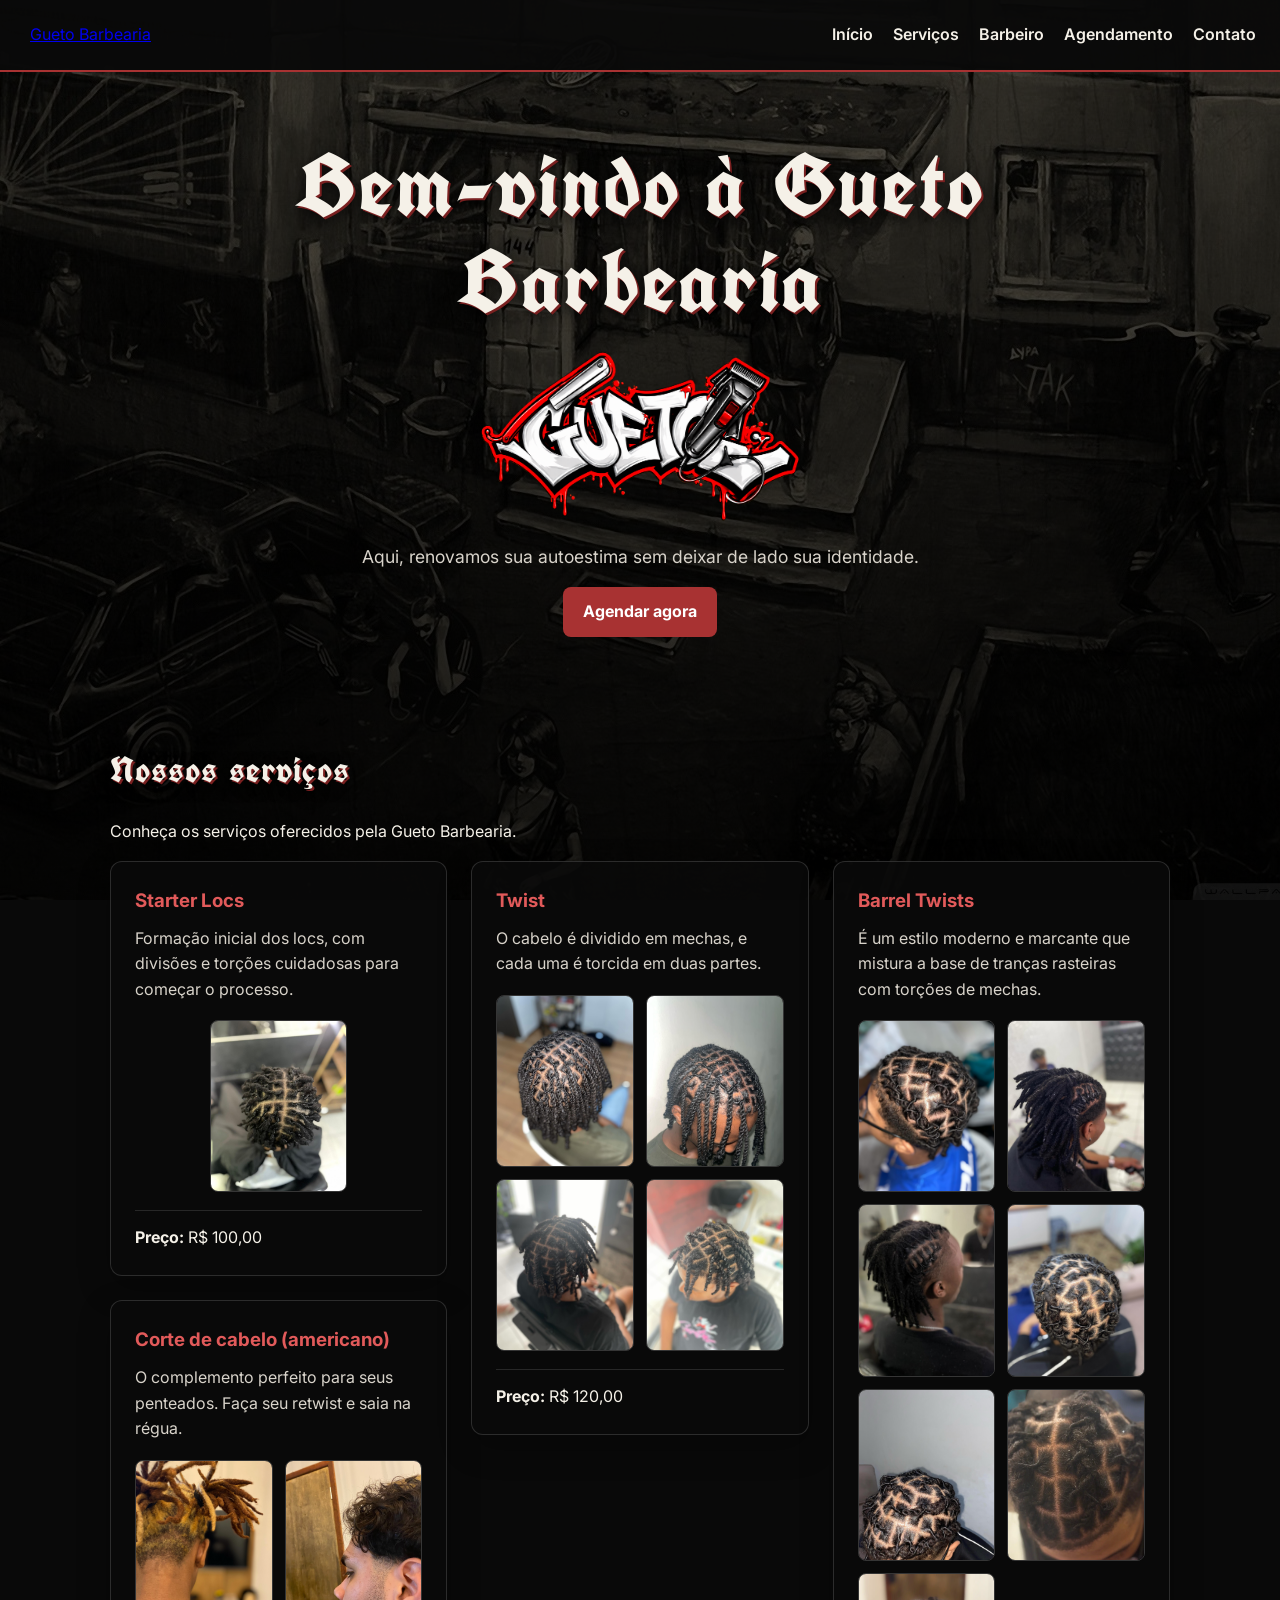
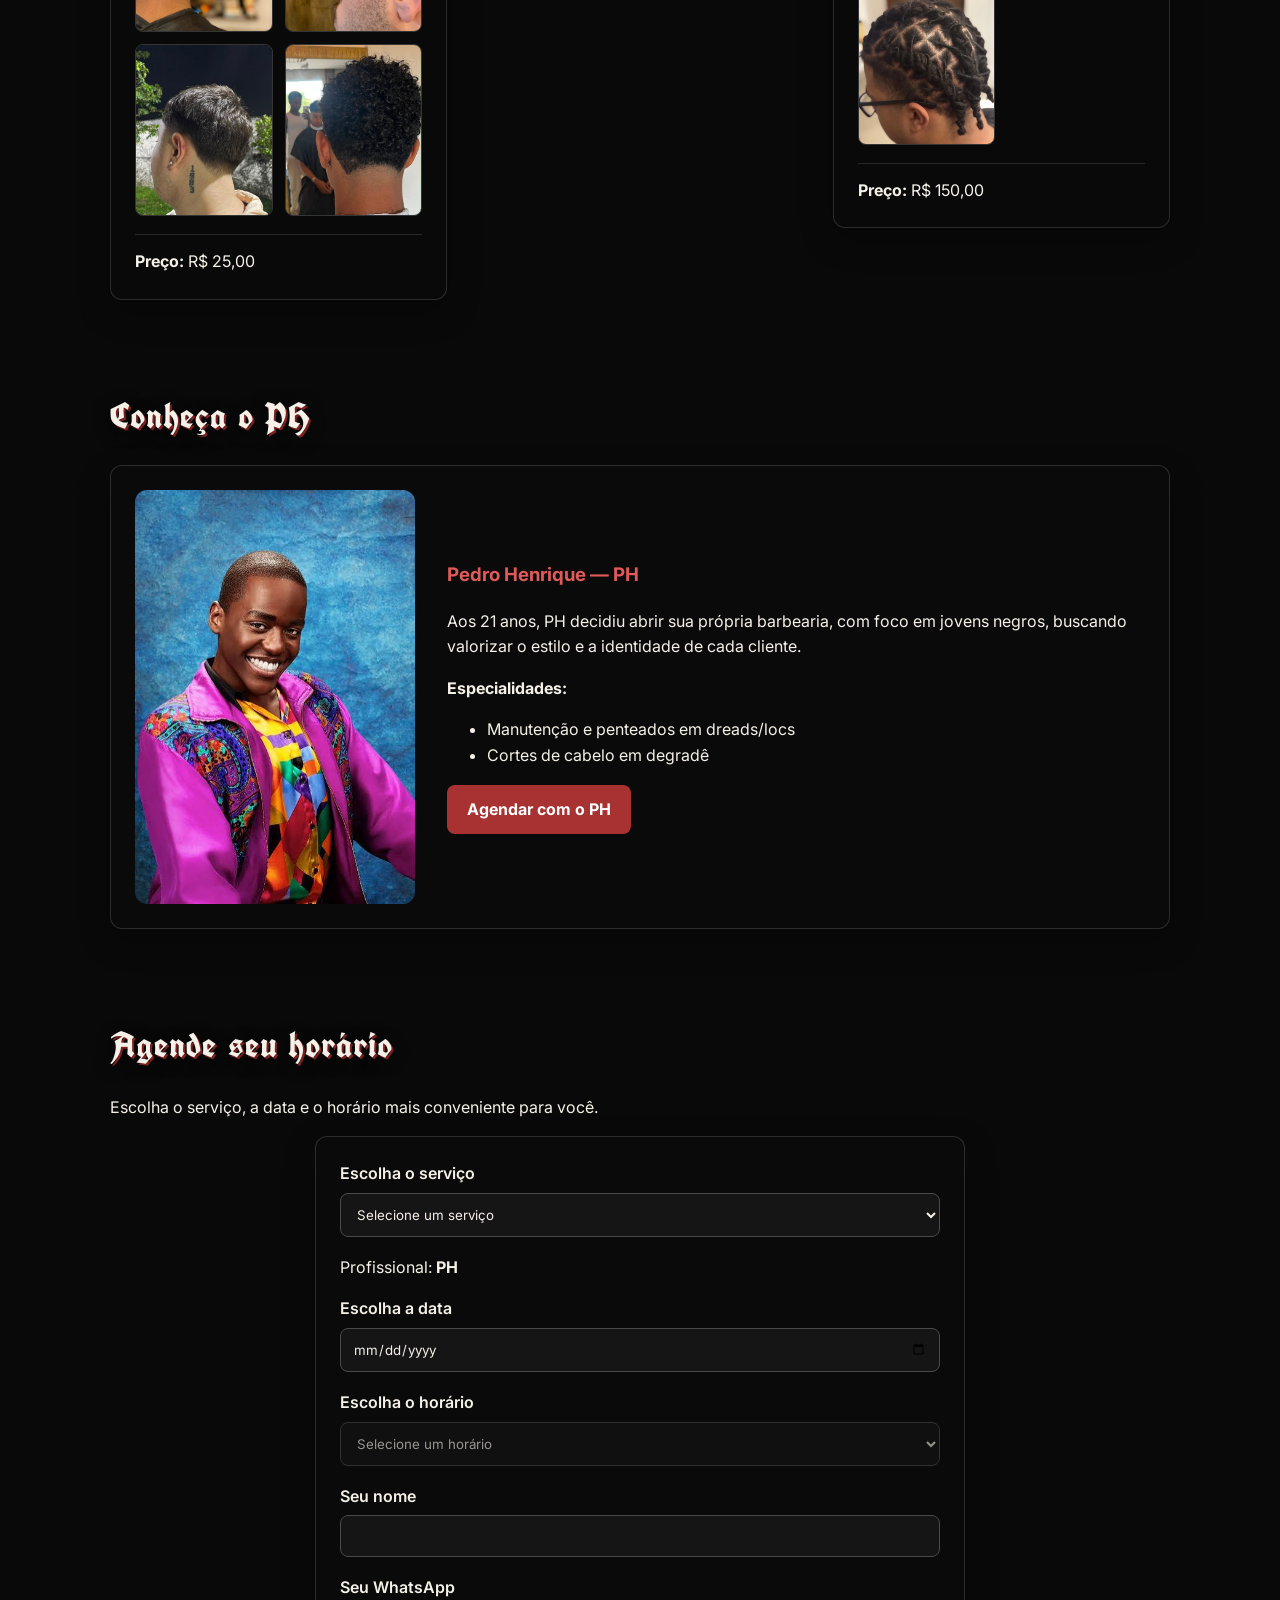
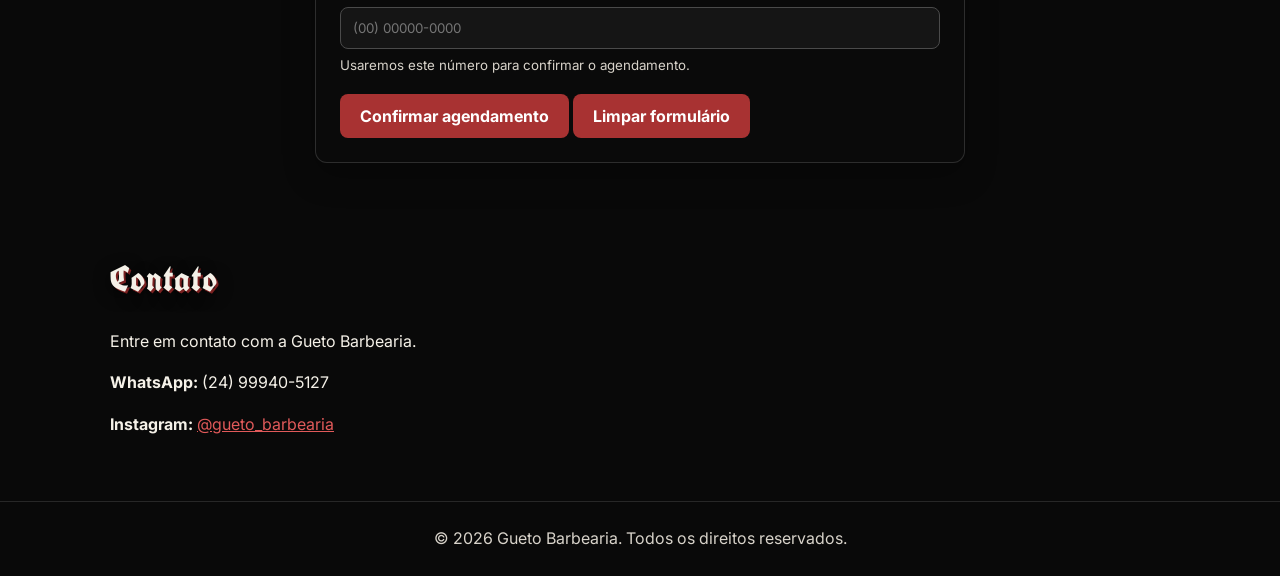
==== src/GuetoBarbearia.Api/wwwroot/index.html @ 65db164d "Inicio do Back-End e API" ====
<!DOCTYPE html>
<html lang="pt-BR">
<head>
    <meta charset="UTF-8">
    <meta name="viewport" content="width=device-width, initial-scale=1.0">
    <meta name="description" content="Conheça os serviços da Gueto Barbearia e agende seu horário.">
    <title>Gueto Barbearia | Cortes e penteados</title>
    <link rel="preconnect" href="https://fonts.googleapis.com">
    <link rel="preconnect" href="https://fonts.gstatic.com" crossorigin>
    <link
        href="https://fonts.googleapis.com/css2?family=Inter:wght@400;500;600;700&amp;family=Poppins:wght@400;500;600&amp;family=UnifrakturCook:wght@700&amp;display=swap"
        rel="stylesheet"
    >
    <link rel="stylesheet" href="assets/CSS/style.css">
</head>

<body>
    <header>
        <a href="#inicio" class="logo">Gueto Barbearia</a>

        <nav aria-label="Navegação principal">
            <a href="#inicio">Início</a>
            <a href="#servicos">Serviços</a>
            <a href="#barbeiros">Barbeiro</a>
            <a href="#agendamento">Agendamento</a>
            <a href="#contato">Contato</a>
        </nav>
    </header>

    <main>
        <section id="inicio">
            <h1>Bem-vindo à Gueto Barbearia</h1>
            <img src="assets/images/LOGO GUeto.jpg" width="330" alt="Logotipo da Gueto Barbearia">
            <p>Aqui, renovamos sua autoestima sem deixar de lado sua identidade.</p>
            <a href="#agendamento" class="botao">Agendar agora</a>
        </section>

        <section id="servicos">
            <h2>Nossos serviços</h2>
            <p>Conheça os serviços oferecidos pela Gueto Barbearia.</p>

            <div class="lista-servicos">
                <div class="coluna-servicos">
                    <article class="servico servico-starter">
                        <h3>Starter Locs</h3>
                        <p>Formação inicial dos locs, com divisões e torções cuidadosas para começar o processo.</p>

                        <div class="servico-imagens">
                            <img
                                src="assets/images/Starter-Locs.jpg"
                                alt="Starter locs recém-finalizados vistos por cima"
                                loading="lazy"
                            >
                        </div>

                        <p><strong>Preço:</strong> R$ 100,00</p>
                    </article>

                    <article class="servico servico-corte">
                        <h3>Corte de cabelo (americano)</h3>
                        <p>O complemento perfeito para seus penteados. Faça seu retwist e saia na régua.</p>

                        <div class="servico-imagens">
                            <img
                                src="assets/images/Corte-1.jpg"
                                alt="Corte com degradê e acabamento em cabelo com locs"
                                loading="lazy"
                            >
                            <img
                                src="assets/images/Corte-2.jpg"
                                alt="Corte americano com degradê visto de perfil"
                                loading="lazy"
                            >
                            <img
                                src="assets/images/gueto_barbearia-3964467918306759523_77142086378_2-20260815_161705.jpg"
                                alt="Corte americano com degradê baixo visto de perfil"
                                loading="lazy"
                            >
                            <img
                                src="assets/images/gueto_barbearia-3971470426510183748_77142086378_2-20260825_080949.jpg"
                                alt="Corte em cabelo cacheado com acabamento na nuca"
                                loading="lazy"
                            >
                        </div>

                        <p><strong>Preço:</strong> R$ 25,00</p>
                    </article>
                </div>

                <div class="coluna-servicos">
                    <article class="servico servico-twist">
                        <h3>Twist</h3>
                        <p>O cabelo é dividido em mechas, e cada uma é torcida em duas partes.</p>

                        <div class="servico-imagens">
                            <img
                                src="assets/images/Twist-EX1.jpg"
                                alt="Penteado twist com mechas longas visto por trás"
                                loading="lazy"
                            >
                            <img
                                src="assets/images/Twist-EX2.jpg"
                                alt="Penteado twist com mechas longas visto de frente"
                                loading="lazy"
                            >
                            <img
                                src="assets/images/gueto_barbearia-3791121413651179153_77142086378_1-20251219_120832.jpg"
                                alt="Twist curto com divisões quadradas visto por trás"
                                loading="lazy"
                            >
                            <img
                                src="assets/images/gueto_barbearia-3791121413651179153_77142086378_2-20251219_120832.jpg"
                                alt="Twist curto com divisões quadradas visto de frente"
                                loading="lazy"
                            >
                        </div>

                        <p><strong>Preço:</strong> R$ 120,00</p>
                    </article>
                </div>

                <div class="coluna-servicos">
                    <article class="servico servico-barrel">
                        <h3>Barrel Twists</h3>
                        <p>É um estilo moderno e marcante que mistura a base de tranças rasteiras com torções de mechas.</p>

                        <div class="servico-imagens">
                            <img
                                src="assets/images/Barrel-1.jpg"
                                alt="Barrel twists com acabamento geométrico vistos de cima"
                                loading="lazy"
                            >
                            <img
                                src="assets/images/Barrel-2.jpg"
                                alt="Barrel twists em locs longos presos para trás"
                                loading="lazy"
                            >
                            <img
                                src="assets/images/gueto_barbearia-3783080136467841810_77142086378_1-20251208_095157.jpg"
                                alt="Barrel twists em locs vistos de perfil"
                                loading="lazy"
                            >
                            <img
                                src="assets/images/gueto_barbearia-3957358663690365538_77142086378_1-20260805_205216.jpg"
                                alt="Barrel twists com divisões geométricas vistos de cima"
                                loading="lazy"
                            >
                            <img
                                src="assets/images/gueto_barbearia-3957358663690365538_77142086378_2-20260805_205216.jpg"
                                alt="Barrel twists com divisões geométricas vistos pela lateral"
                                loading="lazy"
                            >
                            <img
                                src="assets/images/gueto_barbearia-3977689636026386949_77142086378_1-20260902_220617.webp"
                                alt="Barrel twists grossos vistos de cima"
                                loading="lazy"
                            >
                            <img
                                src="assets/images/gueto_barbearia-3977689636026386949_77142086378_2-20260902_220617.webp"
                                alt="Barrel twists grossos vistos de perfil"
                                loading="lazy"
                            >
                        </div>

                        <p><strong>Preço:</strong> R$ 150,00</p>
                    </article>
                </div>
            </div>
        </section>

        <section id="barbeiros">
            <h2>Conheça o PH</h2>

            <article class="barbeiro">
                <img
                    src="./assets/images/barbeiro-ph.jpeg"
                    width="310"
                    alt="PH, barbeiro da Gueto Barbearia"
                    loading="lazy"
                >

                <div class="barbeiro-informacoes">
                    <h3>Pedro Henrique — PH</h3>

                    <p>
                        Aos 21 anos, PH decidiu abrir sua própria barbearia, com foco em jovens negros,
                        buscando valorizar o estilo e a identidade de cada cliente.
                    </p>

                    <p><strong>Especialidades:</strong></p>

                    <ul>
                        <li>Manutenção e penteados em dreads/locs</li>
                        <li>Cortes de cabelo em degradê</li>
                    </ul>

                    <a href="#agendamento" class="botao">Agendar com o PH</a>
                </div>
            </article>
        </section>

        <section id="agendamento">
            <h2>Agende seu horário</h2>
            <p>Escolha o serviço, a data e o horário mais conveniente para você.</p>

            <form id="form-agendamento">
                <div class="campo-formulario">
                    <label for="servico">Escolha o serviço</label>

                    <select id="servico" name="servico" required>
                        <option value="" selected disabled>Selecione um serviço</option>
                    </select>
                    <p id="resumo-servico" aria-live="polite"></p>
                </div>
                

                <p>Profissional: <strong>PH</strong></p>
                <input type="hidden" name="barbeiro" value="ph">

                <div class="campo-formulario">
                    <label for="data">Escolha a data</label>
                    <input type="date" id="data" name="data" required>
                    <small id="erro-data" aria-live="polite"></small>
                </div>


                <div class="campo-formulario">
            <label for="horario">Escolha o horário</label>

            <select id="horario" name="horario" required disabled>
                <option value="" selected disabled>Selecione um horário</option>
            </select>
                    <small id="erro-horario" aria-live="polite"></small>
                </div>

                
                <div class="campo-formulario">
                    <label for="nome">Seu nome</label>

                    <input
                        type="text"
                        id="nome"
                        name="nome"
                        maxlength="100"
                        autocomplete="name"
                        required
                    >
                </div>
                <small id="erro-nome" aria-live="polite"></small>

                <div class="campo-formulario">
                    <label for="whatsapp">Seu WhatsApp</label>

                    <input
                        type="tel"
                        id="whatsapp"
                        name="whatsapp"
                        placeholder="(00) 00000-0000"
                        autocomplete="tel"
                        aria-describedby="whatsapp-ajuda"
                        required
                    >

                    <small id="whatsapp-ajuda">
                        Usaremos este número para confirmar o agendamento.
                    </small>
                </div>

                <small id="erro-whatsapp" aria-live="polite"></small>

                <button type="submit" class="botao">Confirmar agendamento</button>
                <button type="reset" class="botao">Limpar formulário</button>
            </form>

            <div id="resumo-agendamento" class="resumo-agendamento" aria-live="polite"></div>
        </section>

        <section id="contato">
            <h2>Contato</h2>
            <p>Entre em contato com a Gueto Barbearia.</p>

            <address>
                <p>
                    <strong>WhatsApp:</strong>
                    (24) 99940-5127
                </p>

                <p>
                    <strong>Instagram:</strong>
                    <a
                        href="https://www.instagram.com/gueto_barbearia/"
                        target="_blank"
                        rel="noopener noreferrer"
                    >
                        @gueto_barbearia
                    </a>
                </p>
            </address>
        </section>
    </main>

    <footer>
        <p>
            &copy; 2026 Gueto Barbearia. Todos os direitos reservados.
        </p>
    </footer>

    <script src="assets/JS/script.js"></script>
</body>
</html>
---- src/GuetoBarbearia.Api/wwwroot/assets/CSS/style.css ----
* {
    box-sizing: border-box;
}

:root {
    --cor-fundo: #090909;
    --cor-texto: #F5F1E8;
    --cor-destaque: #E15A5A;
    --cor-principal: #A83232;
    --cor-principal-hover: #C84545;
    --cor-texto-secundario: #D8D3CA;
    --cor-campo: #151515;
    --cor-borda-campo: #4A4A4A;
}

html {
    scroll-behavior: smooth;
}

body {
    margin: 0;
    min-height: 100vh;
    font-family: "Inter", Arial, sans-serif;
    color: var(--cor-texto);
    line-height: 1.6;
    background-color: var(--cor-fundo);
    background-image:
        linear-gradient(rgba(0, 0, 0, 0.68), rgba(0, 0, 0, 0.88)),
        url("../images/GANG-WALL.jpeg");
    background-size: cover;
    background-position: center top;
    background-repeat: no-repeat;
    background-attachment: fixed;
}

img {
    max-width: 100%;
    height: auto;
}

header {
    display: flex;
    justify-content: space-between;
    align-items: center;
    flex-wrap: wrap;
    gap: 20px;
    padding: 18px 24px;
    background-color: rgba(9, 9, 9, 0.94);
    border-bottom: 2px solid var(--cor-principal);
}

h1,
h2 {
    font-family: "UnifrakturCook", "Old English Text MT", serif;
    font-weight: 700;
    line-height: 1.1;
    letter-spacing: 0.03em;
}

.logo {
    display: inline-flex;
    align-items: center;
    flex-shrink: 0;
    padding: 4px 6px;
    border-radius: 10px;
    transition: transform 0.25s ease, filter 0.25s ease;
}

.logo img {
    display: block;
    width: clamp(135px, 14vw, 175px);
    height: auto;
    filter:
        drop-shadow(0 6px 8px rgba(0, 0, 0, 0.7))
        drop-shadow(0 0 5px rgba(225, 90, 90, 0.35));
}

.logo:hover {
    transform: translateY(-2px) scale(1.035);
    filter: brightness(1.08);
}

nav {
    display: flex;
    flex-wrap: wrap;
    gap: 20px;
}

nav a {
    color: var(--cor-texto);
    font-weight: 600;
    text-decoration: none;
    transition: color 0.2s ease;
}

nav a:hover {
    color: var(--cor-destaque);
}

main {
    max-width: 1100px;
    margin: 0 auto;
}

section {
    padding: 48px 20px;
}

h1,
h2 {
    margin-top: 0;
    color: var(--cor-texto);
    text-shadow: 2px 2px 0 #7A2020, 0 4px 16px rgba(0, 0, 0, 0.8);
}

h1 {
    font-size: 3rem;
}

h2 {
    font-size: 2.25rem;
}

#inicio {
    display: flex;
    flex-direction: column;
    justify-content: center;
    align-items: center;
    gap: 16px;
    padding: 20px;
    min-height: 70vh;
    text-align: center;
}
#inicio p {
    max-width: 650px;
    margin: 0;
    color: var(--cor-texto-secundario);
    font-size: 1.1rem;
}
#inicio h1 {
    margin-bottom: 0;
    font-size: clamp(3rem, 8vw, 5.5rem);
}

.logo-destaque {
    position: relative;
    z-index: 0;
    width: min(100%, 620px);
    margin: 2px auto;
}

.logo-destaque::before {
    content: "";
    position: absolute;
    inset: 20% 8%;
    z-index: -1;
    background-color: rgba(168, 50, 50, 0.2);
    border-radius: 50%;
    filter: blur(34px);
}

.logo-destaque img {
    display: block;
    width: 100%;
    height: auto;
    filter:
        drop-shadow(0 18px 18px rgba(0, 0, 0, 0.7))
        drop-shadow(0 0 9px rgba(225, 90, 90, 0.28));
    transition: transform 0.3s ease, filter 0.3s ease;
    animation: entrada-logo 0.75s ease-out both;
}

.logo-destaque:hover img {
    transform: translateY(-4px) scale(1.015);
    filter:
        drop-shadow(0 22px 20px rgba(0, 0, 0, 0.78))
        drop-shadow(0 0 12px rgba(225, 90, 90, 0.38));
}

@keyframes entrada-logo {
    from {
        opacity: 0;
        transform: translateY(12px) scale(0.97);
    }

    to {
        opacity: 1;
        transform: translateY(0) scale(1);
    }
}

.servico {
    width: 100%;
    background-color: rgba(10, 10, 10, 0.82);
    padding: 24px;
    margin-bottom: 0;
    border: 1px solid rgba(255, 255, 255, 0.14);
    border-radius: 12px;
    box-shadow: 0 12px 32px rgba(0, 0, 0, 0.28);
    transition:
        transform 0.25s ease,
        border-color 0.25s ease,
        box-shadow 0.25s ease;
}

.servico:hover {
    transform: translateY(-6px);
    border-color: var(--cor-destaque);
    box-shadow: 0 18px 42px rgba(0, 0, 0, 0.45);
}

.servico h3 {
    color: var(--cor-destaque);
    margin: 0 0 10px;
}

.servico > p:first-of-type {
    margin: 0 0 18px;
    color: var(--cor-texto-secundario);
}

.servico > p:last-child {
    margin: 18px 0 0;
    padding-top: 14px;
    border-top: 1px solid rgba(255, 255, 255, 0.12);
}

.servico-imagens {
    display: grid;
    grid-template-columns: repeat(2, minmax(0, 1fr));
    gap: 12px;
}

.servico-imagens img:only-child {
    grid-column: 1 / -1;
    justify-self: center;
    width: calc(50% - 6px);
}

.servico-imagens img {
    object-position: center;
    display: block;
    width: 100%;
    aspect-ratio: 4 / 5;
    object-fit: cover;
    border-radius: 8px;
    border: 1px solid rgba(255, 255, 255, 0.18);
    transition: transform 0.25s ease, filter 0.25s ease;
}

.servico-imagens img:hover {
    transform: scale(1.03);
    filter: brightness(1.08);
}

.barbeiro {
    display: flex;
    align-items: center;
    flex-wrap: wrap;
    gap: 32px;
    padding: 24px;
    background-color: rgba(12, 12, 12, 0.72);
    border: 1px solid rgba(255, 255, 255, 0.14);
    border-radius: 12px;
    box-shadow: 0 12px 32px rgba(0, 0, 0, 0.28);
}

.barbeiro img {
    width: 280px;
    border-radius: 12px;
}

.barbeiro-informacoes {
    flex: 1;
    min-width: 250px;
}

.barbeiro-informacoes h3 {
    color: var(--cor-destaque);
    margin-top: 0;
}

.botao {
    display: inline-block;
    padding: 12px 20px;
    color: #FFFFFF;
    font-family: inherit;
    font-size: 1rem;
    font-weight: 700;
    text-decoration: none;
    background-color: var(--cor-principal);
    border: 0;
    border-radius: 8px;
    cursor: pointer;
    transition: background-color 0.2s ease, transform 0.2s ease;
}

.botao:hover {
    background-color: var(--cor-principal-hover);
}

.botao:active {
    transform: scale(0.98);
}

.botao:focus-visible,
nav a:focus-visible,
.logo:focus-visible {
    outline: 3px solid var(--cor-texto);
    outline-offset: 4px;
}

address {
    font-style: normal;
}

address a {
    color: var(--cor-destaque);
}

footer {
    padding: 24px;
    color: var(--cor-texto-secundario);
    text-align: center;
    background-color: rgba(9, 9, 9, 0.94);
    border-top: 1px solid rgba(255, 255, 255, 0.12);
}

footer p {
    margin: 0;
}

#form-agendamento {
    max-width: 650px;
    margin: 0 auto;
    padding: 24px;
    background-color: rgba(12, 12, 12, 0.72);
    border: 1px solid rgba(255, 255, 255, 0.14);
    border-radius: 12px;
    box-shadow: 0 12px 32px rgba(0, 0, 0, 0.28);
}
.campo-formulario {
    margin-bottom: 18px;
}
.campo-formulario label {
    display: block;
    margin-bottom: 6px;
    font-weight: 600;
}
.campo-formulario input,
.campo-formulario select {
    width: 100%;
    padding: 12px;
    background-color: var(--cor-campo);
    color: var(--cor-texto);
    border: 1px solid var(--cor-borda-campo);
    border-radius: 8px;
    font-family: inherit;
}
.campo-formulario input:focus,
.campo-formulario select:focus {
    border-color: var(--cor-destaque);
    outline: 2px solid var(--cor-destaque);
    outline-offset: 2px;
}
.campo-formulario small {
    display: block;
    color: var(--cor-texto-secundario);
    margin-top: 6px;
}
.campo-formulario select:disabled {
    cursor: not-allowed;
    opacity: 0.6;
}
.lista-servicos {
    display: grid;
    grid-template-columns: repeat(3, minmax(0, 1fr));
    align-items: start;
    gap: 24px;
}

.coluna-servicos {
    display: flex;
    min-width: 0;
    flex-direction: column;
    gap: 24px;
}


/* Resumo mostrado depois que o agendamento é validado */
.resumo-agendamento {
    width: min(100%, 650px);
    margin: 22px auto 0;
    padding: 18px 20px;
    font-family: "Poppins", "Inter", Arial, sans-serif;
    background-color: rgba(12, 12, 12, 0.88);
    border: 1px solid rgba(225, 90, 90, 0.35);
    border-left: 4px solid var(--cor-destaque);
    border-radius: 10px;
    box-shadow: 0 10px 24px rgba(0, 0, 0, 0.24);
}

.resumo-agendamento:empty {
    display: none;
}

.resumo-agendamento h3 {
    margin: 0 0 12px;
    color: var(--cor-texto);
    font-family: "Poppins", "Inter", Arial, sans-serif;
    font-size: 1.25rem;
    font-weight: 600;
    line-height: 1.3;
    letter-spacing: 0;
    text-shadow: none;
}

.resumo-agendamento p {
    margin: 6px 0;
    color: var(--cor-texto-secundario);
    font-size: 0.98rem;
    line-height: 1.5;
}

.resumo-agendamento strong {
    color: var(--cor-texto);
    font-weight: 600;
}

@media (max-width: 900px) {
    .lista-servicos {
        display: flex;
        flex-direction: column;
    }

    .coluna-servicos {
        display: contents;
    }

    .servico-starter {
        order: 1;
    }

    .servico-twist {
        order: 2;
    }

    .servico-barrel {
        order: 3;
    }

    .servico-corte {
        order: 4;
    }

    .servico-imagens {
        grid-template-columns: repeat(auto-fill, minmax(130px, 1fr));
    }

    .servico-imagens img:only-child {
        width: min(100%, 170px);
    }
}

@media (max-width: 600px) {
    nav {
        justify-content: center;
        gap: 8px 14px;
    }

    h2 {
        font-size: 2rem;
    }

    section {
        padding: 36px 16px;
    }

    .barbeiro-informacoes {
        min-width: 100%;
    }

    body {
        background-attachment: scroll;
    }

    header {
        flex-direction: column;
        gap: 12px;
        padding: 16px;
    }

    nav a {
        padding: 6px 4px;
    }

    .barbeiro {
        justify-content: center;
    }

    #form-agendamento {
        padding: 20px;
    }

    #form-agendamento .botao {
        width: 100%;
        text-align: center;
    }

    .resumo-agendamento {
        margin-top: 18px;
        padding: 16px;
    }

    .resumo-agendamento h3 {
        font-size: 1.15rem;
    }
}

@media (prefers-reduced-motion: reduce) {
    html {
        scroll-behavior: auto;
    }

    .servico,
    .servico-imagens img,
    .botao,
    nav a,
    .logo,
    .logo-destaque img {
        transition: none;
    }

    .logo-destaque img {
        animation: none;
    }

    .servico:hover,
    .servico-imagens img:hover,
    .botao:active,
    .logo:hover,
    .logo-destaque:hover img {
        transform: none;
    }
}
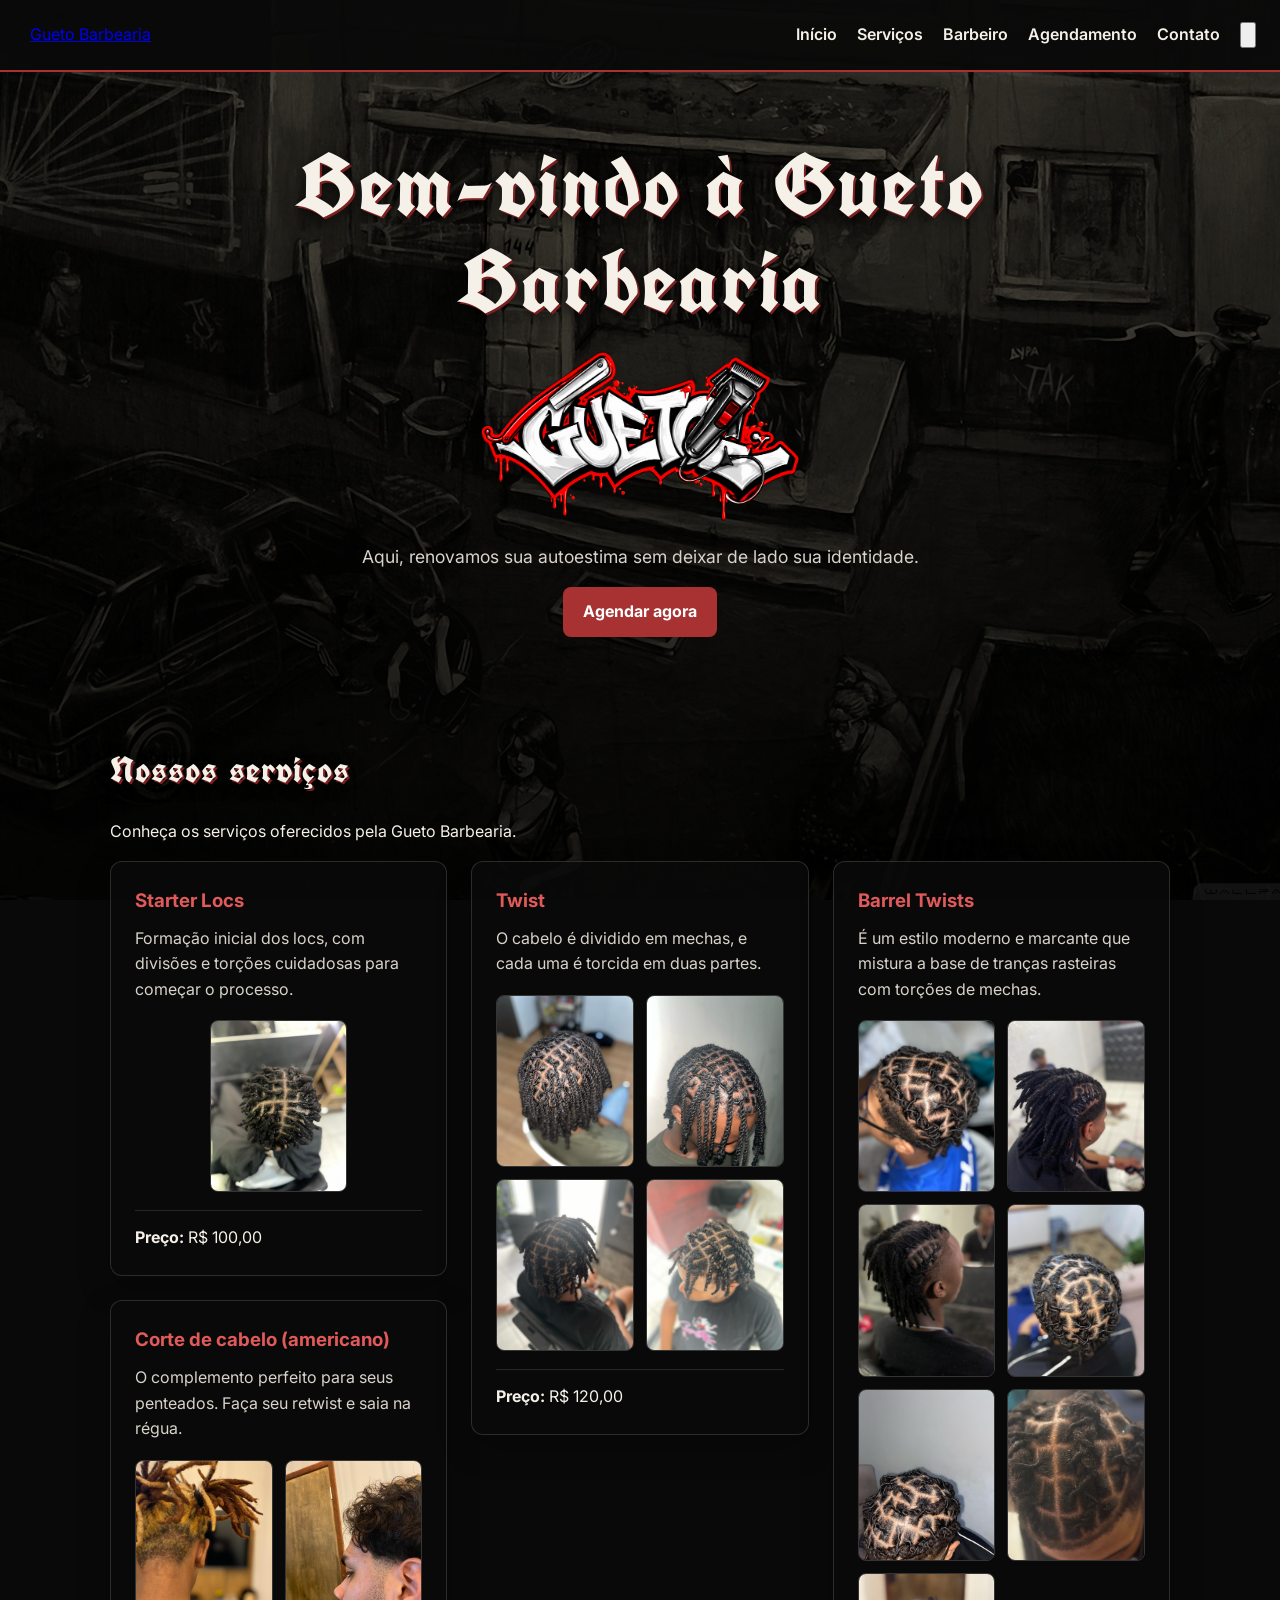
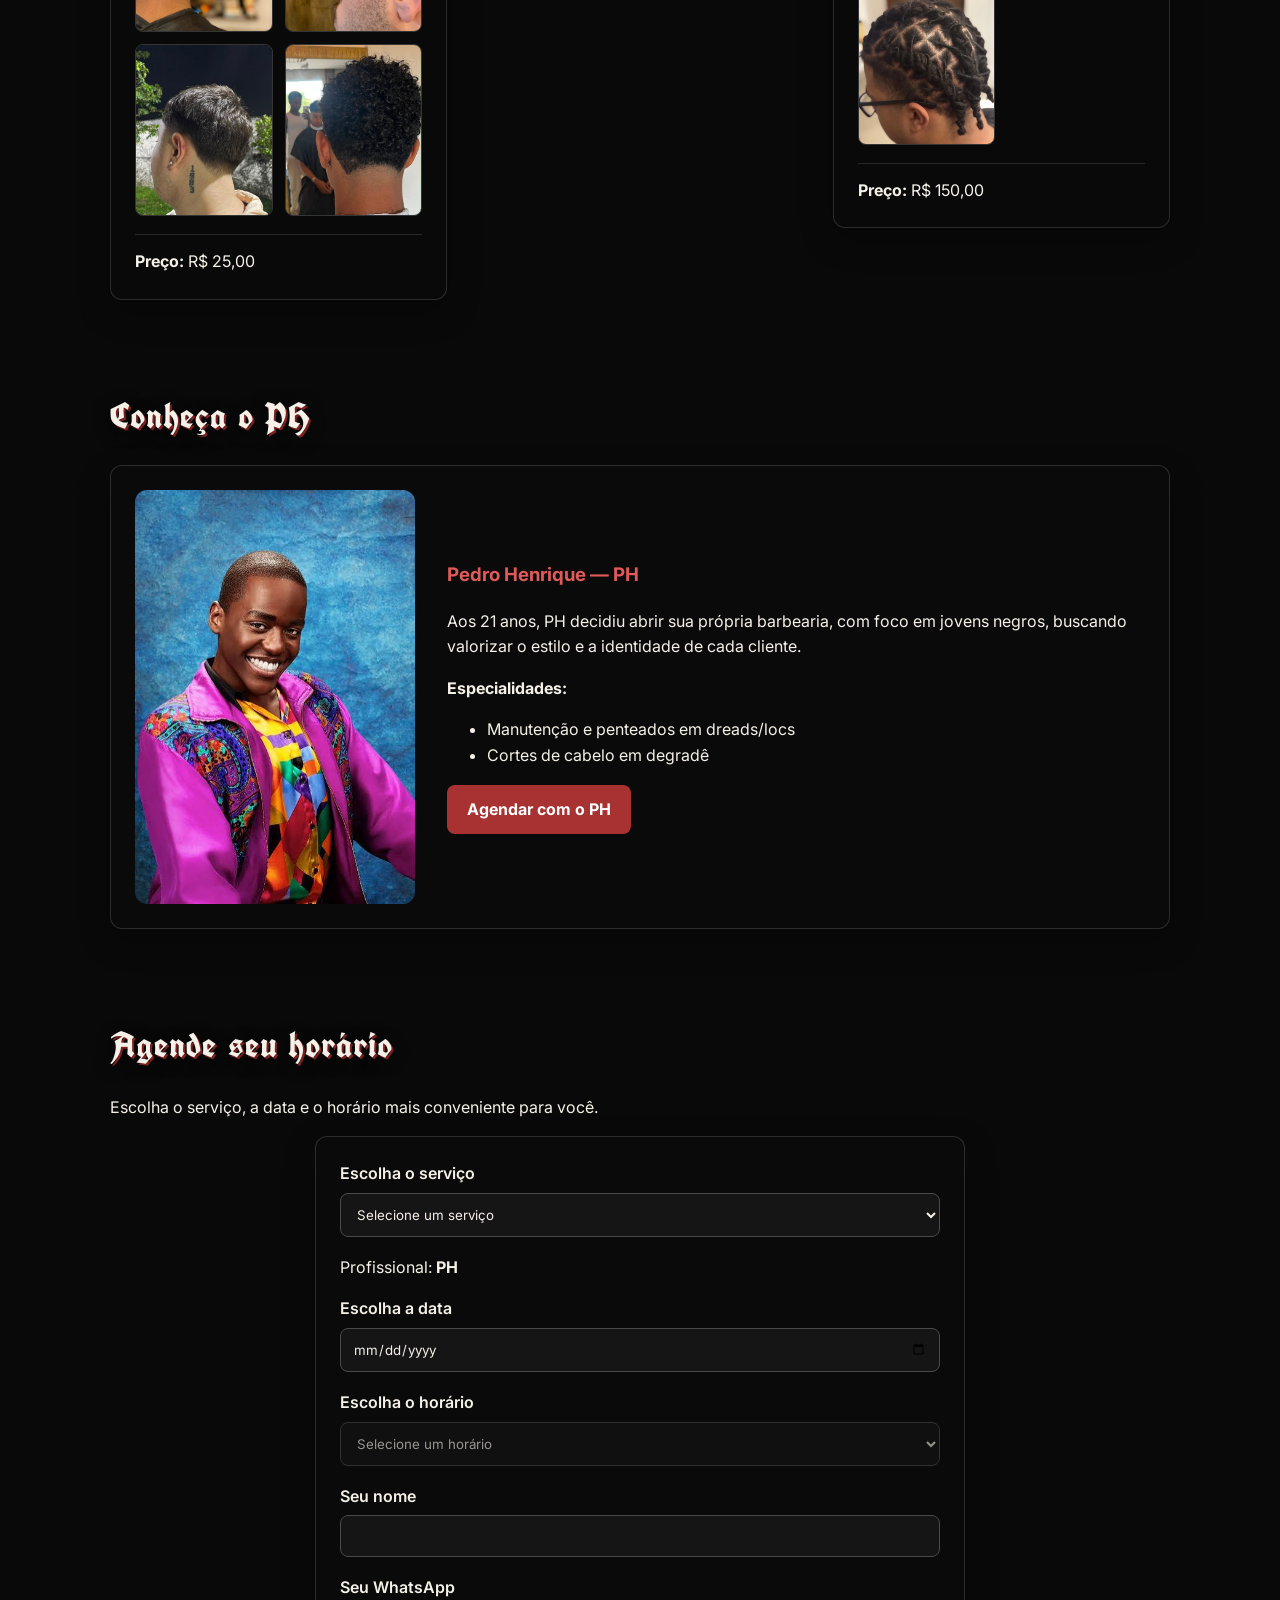
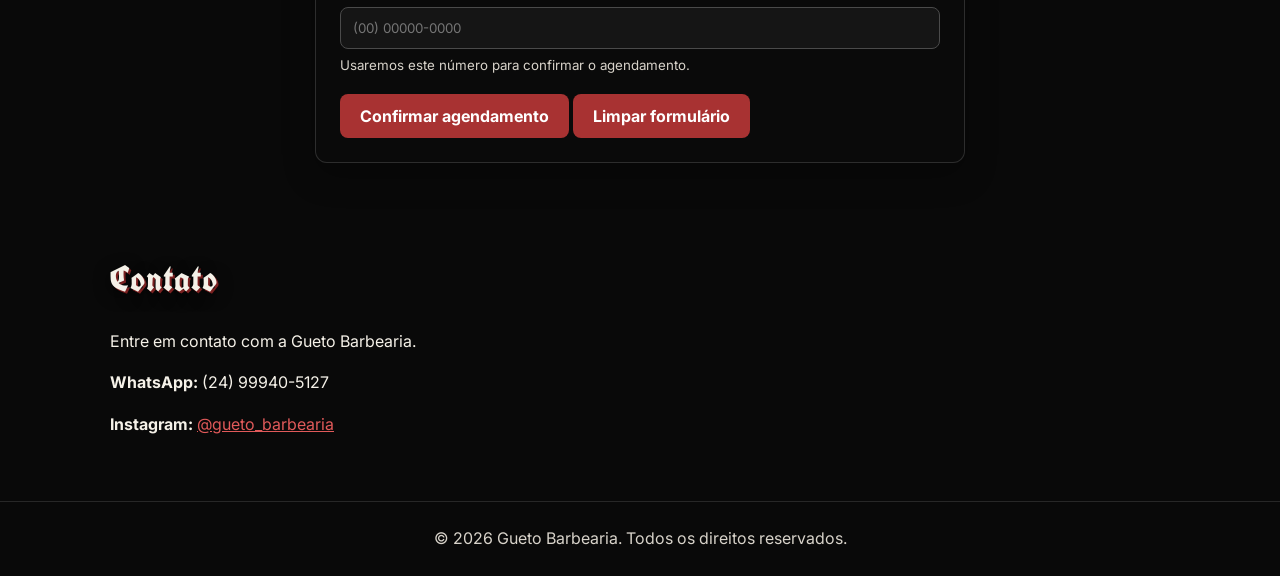
==== commit 53742c6d: "Temas" ====
--- a/src/GuetoBarbearia.Api/wwwroot/index.html
+++ b/src/GuetoBarbearia.Api/wwwroot/index.html
@@ -24,6 +24,7 @@
             <a href="#barbeiros">Barbeiro</a>
             <a href="#agendamento">Agendamento</a>
             <a href="#contato">Contato</a>
+            <button class="Temas" type="button"></button>
         </nav>
     </header>
 
--- a/src/GuetoBarbearia.Api/wwwroot/assets/CSS/style.css
+++ b/src/GuetoBarbearia.Api/wwwroot/assets/CSS/style.css
@@ -11,6 +11,9 @@
     --cor-texto-secundario: #D8D3CA;
     --cor-campo: #151515;
     --cor-borda-campo: #4A4A4A;
+    --cor-temaclaro-fundo: #F5F5F5;
+    --cor-temaclaro-texto: #1A1A1A;
+    --cor-temaclaro-borda: #D4D4D4;
 }
 
 html {
@@ -49,6 +52,11 @@
     border-bottom: 2px solid var(--cor-principal);
 }
 
+header .Temas{
+    
+    
+}
+
 h1,
 h2 {
     font-family: "UnifrakturCook", "Old English Text MT", serif;
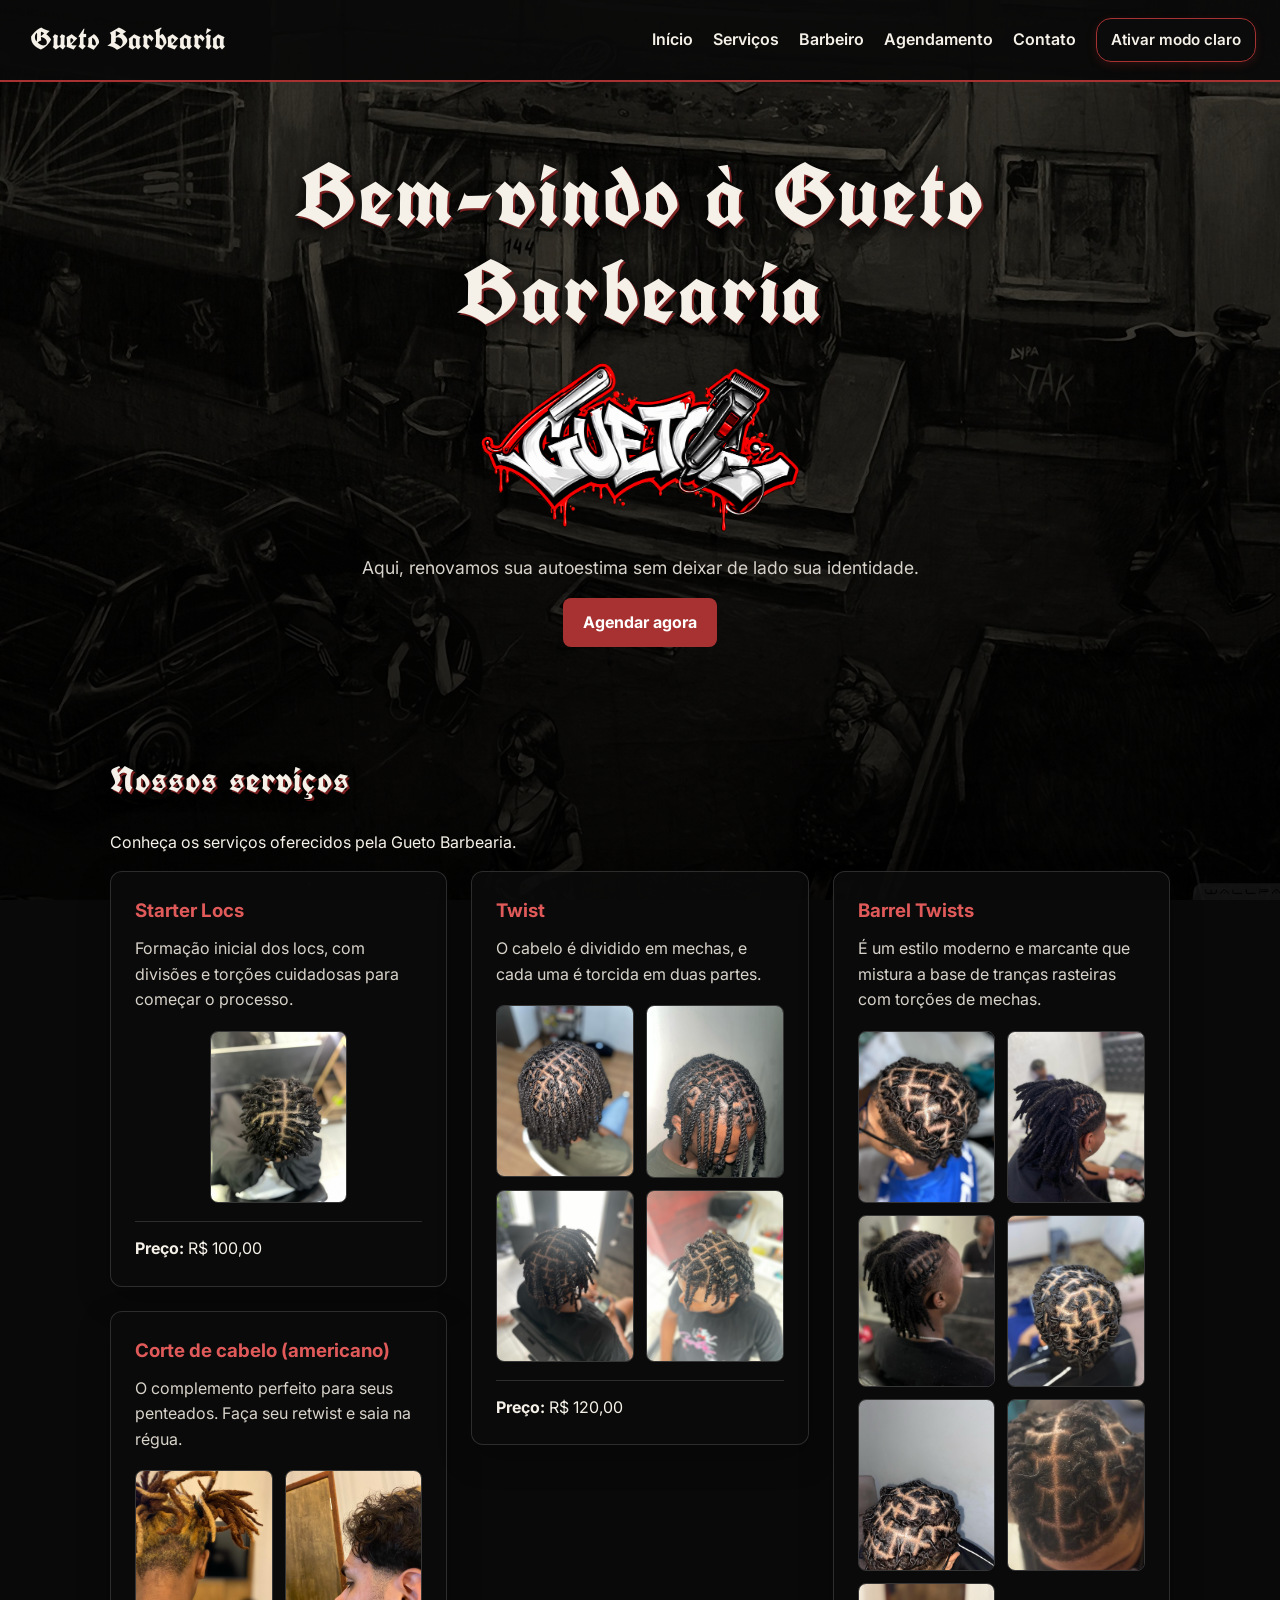
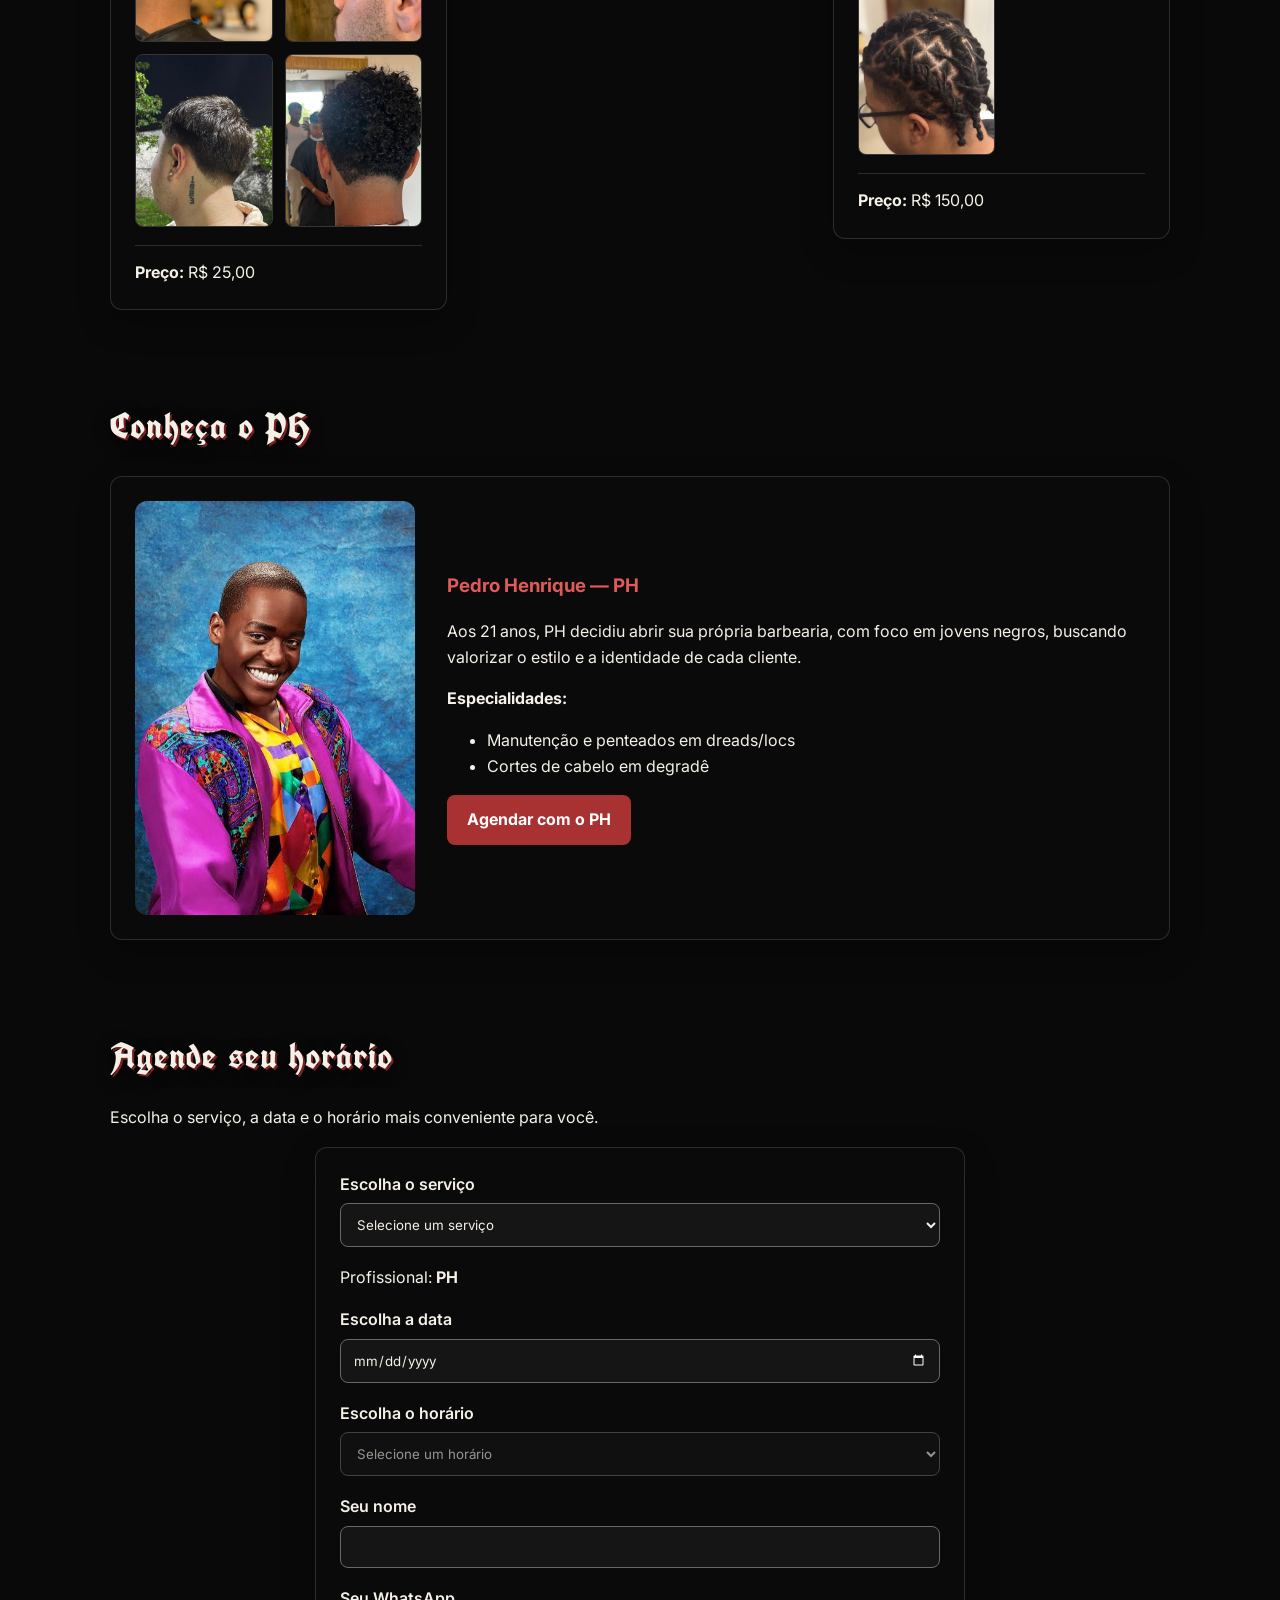
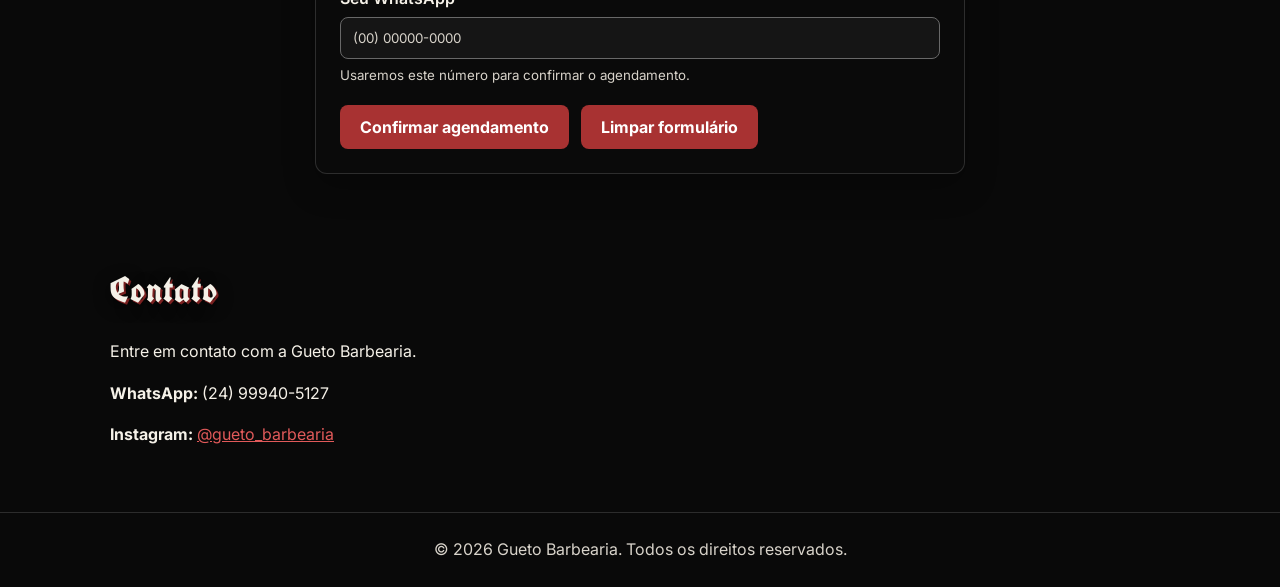
==== commit 31fa93cc: "feat: Adicionado Mudança de Temas" ====
--- a/src/GuetoBarbearia.Api/wwwroot/index.html
+++ b/src/GuetoBarbearia.Api/wwwroot/index.html
@@ -1,5 +1,5 @@
 <!DOCTYPE html>
-<html lang="pt-BR">
+<html lang="pt-BR" data-tema="escuro">
 <head>
     <meta charset="UTF-8">
     <meta name="viewport" content="width=device-width, initial-scale=1.0">
@@ -8,251 +8,253 @@
     <link rel="preconnect" href="https://fonts.googleapis.com">
     <link rel="preconnect" href="https://fonts.gstatic.com" crossorigin>
     <link
-        href="https://fonts.googleapis.com/css2?family=Inter:wght@400;500;600;700&amp;family=Poppins:wght@400;500;600&amp;family=UnifrakturCook:wght@700&amp;display=swap"
-        rel="stylesheet"
+            href="https://fonts.googleapis.com/css2?family=Inter:wght@400;500;600;700&amp;family=Poppins:wght@400;500;600&amp;family=UnifrakturCook:wght@700&amp;display=swap"
+            rel="stylesheet"
     >
     <link rel="stylesheet" href="assets/CSS/style.css">
 </head>
 
 <body>
-    <header>
-        <a href="#inicio" class="logo">Gueto Barbearia</a>
-
-        <nav aria-label="Navegação principal">
-            <a href="#inicio">Início</a>
-            <a href="#servicos">Serviços</a>
-            <a href="#barbeiros">Barbeiro</a>
-            <a href="#agendamento">Agendamento</a>
-            <a href="#contato">Contato</a>
-            <button class="Temas" type="button"></button>
-        </nav>
-    </header>
-
-    <main>
-        <section id="inicio">
-            <h1>Bem-vindo à Gueto Barbearia</h1>
-            <img src="assets/images/LOGO GUeto.jpg" width="330" alt="Logotipo da Gueto Barbearia">
-            <p>Aqui, renovamos sua autoestima sem deixar de lado sua identidade.</p>
-            <a href="#agendamento" class="botao">Agendar agora</a>
-        </section>
-
-        <section id="servicos">
-            <h2>Nossos serviços</h2>
-            <p>Conheça os serviços oferecidos pela Gueto Barbearia.</p>
-
-            <div class="lista-servicos">
-                <div class="coluna-servicos">
-                    <article class="servico servico-starter">
-                        <h3>Starter Locs</h3>
-                        <p>Formação inicial dos locs, com divisões e torções cuidadosas para começar o processo.</p>
-
-                        <div class="servico-imagens">
-                            <img
+<header>
+    <a href="#inicio" class="logo">Gueto Barbearia</a>
+
+    <nav aria-label="Navegação principal">
+        <a href="#inicio">Início</a>
+        <a href="#servicos">Serviços</a>
+        <a href="#barbeiros">Barbeiro</a>
+        <a href="#agendamento">Agendamento</a>
+        <a href="#contato">Contato</a>
+        <button id="botao-tema" class="Temas" type="button">
+            Ativar modo claro
+        </button>
+    </nav>
+</header>
+
+<main>
+    <section id="inicio">
+        <h1>Bem-vindo à Gueto Barbearia</h1>
+        <img src="assets/images/LOGO GUeto.jpg" width="330" alt="Logotipo da Gueto Barbearia">
+        <p>Aqui, renovamos sua autoestima sem deixar de lado sua identidade.</p>
+        <a href="#agendamento" class="botao">Agendar agora</a>
+    </section>
+
+    <section id="servicos">
+        <h2>Nossos serviços</h2>
+        <p>Conheça os serviços oferecidos pela Gueto Barbearia.</p>
+
+        <div class="lista-servicos">
+            <div class="coluna-servicos">
+                <article class="servico servico-starter">
+                    <h3>Starter Locs</h3>
+                    <p>Formação inicial dos locs, com divisões e torções cuidadosas para começar o processo.</p>
+
+                    <div class="servico-imagens">
+                        <img
                                 src="assets/images/Starter-Locs.jpg"
                                 alt="Starter locs recém-finalizados vistos por cima"
                                 loading="lazy"
-                            >
-                        </div>
-
-                        <p><strong>Preço:</strong> R$ 100,00</p>
-                    </article>
-
-                    <article class="servico servico-corte">
-                        <h3>Corte de cabelo (americano)</h3>
-                        <p>O complemento perfeito para seus penteados. Faça seu retwist e saia na régua.</p>
-
-                        <div class="servico-imagens">
-                            <img
+                        >
+                    </div>
+
+                    <p><strong>Preço:</strong> R$ 100,00</p>
+                </article>
+
+                <article class="servico servico-corte">
+                    <h3>Corte de cabelo (americano)</h3>
+                    <p>O complemento perfeito para seus penteados. Faça seu retwist e saia na régua.</p>
+
+                    <div class="servico-imagens">
+                        <img
                                 src="assets/images/Corte-1.jpg"
                                 alt="Corte com degradê e acabamento em cabelo com locs"
                                 loading="lazy"
-                            >
-                            <img
+                        >
+                        <img
                                 src="assets/images/Corte-2.jpg"
                                 alt="Corte americano com degradê visto de perfil"
                                 loading="lazy"
-                            >
-                            <img
+                        >
+                        <img
                                 src="assets/images/gueto_barbearia-3964467918306759523_77142086378_2-20260815_161705.jpg"
                                 alt="Corte americano com degradê baixo visto de perfil"
                                 loading="lazy"
-                            >
-                            <img
+                        >
+                        <img
                                 src="assets/images/gueto_barbearia-3971470426510183748_77142086378_2-20260825_080949.jpg"
                                 alt="Corte em cabelo cacheado com acabamento na nuca"
                                 loading="lazy"
-                            >
-                        </div>
-
-                        <p><strong>Preço:</strong> R$ 25,00</p>
-                    </article>
-                </div>
-
-                <div class="coluna-servicos">
-                    <article class="servico servico-twist">
-                        <h3>Twist</h3>
-                        <p>O cabelo é dividido em mechas, e cada uma é torcida em duas partes.</p>
-
-                        <div class="servico-imagens">
-                            <img
+                        >
+                    </div>
+
+                    <p><strong>Preço:</strong> R$ 25,00</p>
+                </article>
+            </div>
+
+            <div class="coluna-servicos">
+                <article class="servico servico-twist">
+                    <h3>Twist</h3>
+                    <p>O cabelo é dividido em mechas, e cada uma é torcida em duas partes.</p>
+
+                    <div class="servico-imagens">
+                        <img
                                 src="assets/images/Twist-EX1.jpg"
                                 alt="Penteado twist com mechas longas visto por trás"
                                 loading="lazy"
-                            >
-                            <img
+                        >
+                        <img
                                 src="assets/images/Twist-EX2.jpg"
                                 alt="Penteado twist com mechas longas visto de frente"
                                 loading="lazy"
-                            >
-                            <img
+                        >
+                        <img
                                 src="assets/images/gueto_barbearia-3791121413651179153_77142086378_1-20251219_120832.jpg"
                                 alt="Twist curto com divisões quadradas visto por trás"
                                 loading="lazy"
-                            >
-                            <img
+                        >
+                        <img
                                 src="assets/images/gueto_barbearia-3791121413651179153_77142086378_2-20251219_120832.jpg"
                                 alt="Twist curto com divisões quadradas visto de frente"
                                 loading="lazy"
-                            >
-                        </div>
-
-                        <p><strong>Preço:</strong> R$ 120,00</p>
-                    </article>
-                </div>
-
-                <div class="coluna-servicos">
-                    <article class="servico servico-barrel">
-                        <h3>Barrel Twists</h3>
-                        <p>É um estilo moderno e marcante que mistura a base de tranças rasteiras com torções de mechas.</p>
-
-                        <div class="servico-imagens">
-                            <img
+                        >
+                    </div>
+
+                    <p><strong>Preço:</strong> R$ 120,00</p>
+                </article>
+            </div>
+
+            <div class="coluna-servicos">
+                <article class="servico servico-barrel">
+                    <h3>Barrel Twists</h3>
+                    <p>É um estilo moderno e marcante que mistura a base de tranças rasteiras com torções de mechas.</p>
+
+                    <div class="servico-imagens">
+                        <img
                                 src="assets/images/Barrel-1.jpg"
                                 alt="Barrel twists com acabamento geométrico vistos de cima"
                                 loading="lazy"
-                            >
-                            <img
+                        >
+                        <img
                                 src="assets/images/Barrel-2.jpg"
                                 alt="Barrel twists em locs longos presos para trás"
                                 loading="lazy"
-                            >
-                            <img
+                        >
+                        <img
                                 src="assets/images/gueto_barbearia-3783080136467841810_77142086378_1-20251208_095157.jpg"
                                 alt="Barrel twists em locs vistos de perfil"
                                 loading="lazy"
-                            >
-                            <img
+                        >
+                        <img
                                 src="assets/images/gueto_barbearia-3957358663690365538_77142086378_1-20260805_205216.jpg"
                                 alt="Barrel twists com divisões geométricas vistos de cima"
                                 loading="lazy"
-                            >
-                            <img
+                        >
+                        <img
                                 src="assets/images/gueto_barbearia-3957358663690365538_77142086378_2-20260805_205216.jpg"
                                 alt="Barrel twists com divisões geométricas vistos pela lateral"
                                 loading="lazy"
-                            >
-                            <img
+                        >
+                        <img
                                 src="assets/images/gueto_barbearia-3977689636026386949_77142086378_1-20260902_220617.webp"
                                 alt="Barrel twists grossos vistos de cima"
                                 loading="lazy"
-                            >
-                            <img
+                        >
+                        <img
                                 src="assets/images/gueto_barbearia-3977689636026386949_77142086378_2-20260902_220617.webp"
                                 alt="Barrel twists grossos vistos de perfil"
                                 loading="lazy"
-                            >
-                        </div>
-
-                        <p><strong>Preço:</strong> R$ 150,00</p>
-                    </article>
-                </div>
-            </div>
-        </section>
-
-        <section id="barbeiros">
-            <h2>Conheça o PH</h2>
-
-            <article class="barbeiro">
-                <img
+                        >
+                    </div>
+
+                    <p><strong>Preço:</strong> R$ 150,00</p>
+                </article>
+            </div>
+        </div>
+    </section>
+
+    <section id="barbeiros">
+        <h2>Conheça o PH</h2>
+
+        <article class="barbeiro">
+            <img
                     src="./assets/images/barbeiro-ph.jpeg"
                     width="310"
                     alt="PH, barbeiro da Gueto Barbearia"
                     loading="lazy"
-                >
-
-                <div class="barbeiro-informacoes">
-                    <h3>Pedro Henrique — PH</h3>
-
-                    <p>
-                        Aos 21 anos, PH decidiu abrir sua própria barbearia, com foco em jovens negros,
-                        buscando valorizar o estilo e a identidade de cada cliente.
-                    </p>
-
-                    <p><strong>Especialidades:</strong></p>
-
-                    <ul>
-                        <li>Manutenção e penteados em dreads/locs</li>
-                        <li>Cortes de cabelo em degradê</li>
-                    </ul>
-
-                    <a href="#agendamento" class="botao">Agendar com o PH</a>
-                </div>
-            </article>
-        </section>
-
-        <section id="agendamento">
-            <h2>Agende seu horário</h2>
-            <p>Escolha o serviço, a data e o horário mais conveniente para você.</p>
-
-            <form id="form-agendamento">
-                <div class="campo-formulario">
-                    <label for="servico">Escolha o serviço</label>
-
-                    <select id="servico" name="servico" required>
-                        <option value="" selected disabled>Selecione um serviço</option>
-                    </select>
-                    <p id="resumo-servico" aria-live="polite"></p>
-                </div>
-                
-
-                <p>Profissional: <strong>PH</strong></p>
-                <input type="hidden" name="barbeiro" value="ph">
-
-                <div class="campo-formulario">
-                    <label for="data">Escolha a data</label>
-                    <input type="date" id="data" name="data" required>
-                    <small id="erro-data" aria-live="polite"></small>
-                </div>
-
-
-                <div class="campo-formulario">
-            <label for="horario">Escolha o horário</label>
-
-            <select id="horario" name="horario" required disabled>
-                <option value="" selected disabled>Selecione um horário</option>
-            </select>
-                    <small id="erro-horario" aria-live="polite"></small>
-                </div>
-
-                
-                <div class="campo-formulario">
-                    <label for="nome">Seu nome</label>
-
-                    <input
+            >
+
+            <div class="barbeiro-informacoes">
+                <h3>Pedro Henrique — PH</h3>
+
+                <p>
+                    Aos 21 anos, PH decidiu abrir sua própria barbearia, com foco em jovens negros,
+                    buscando valorizar o estilo e a identidade de cada cliente.
+                </p>
+
+                <p><strong>Especialidades:</strong></p>
+
+                <ul>
+                    <li>Manutenção e penteados em dreads/locs</li>
+                    <li>Cortes de cabelo em degradê</li>
+                </ul>
+
+                <a href="#agendamento" class="botao">Agendar com o PH</a>
+            </div>
+        </article>
+    </section>
+
+    <section id="agendamento">
+        <h2>Agende seu horário</h2>
+        <p>Escolha o serviço, a data e o horário mais conveniente para você.</p>
+
+        <form id="form-agendamento">
+            <div class="campo-formulario">
+                <label for="servico">Escolha o serviço</label>
+
+                <select id="servico" name="servico" required>
+                    <option value="" selected disabled>Selecione um serviço</option>
+                </select>
+                <p id="resumo-servico" aria-live="polite"></p>
+            </div>
+
+
+            <p>Profissional: <strong>PH</strong></p>
+            <input type="hidden" name="barbeiro" value="ph">
+
+            <div class="campo-formulario">
+                <label for="data">Escolha a data</label>
+                <input type="date" id="data" name="data" required>
+                <small id="erro-data" aria-live="polite"></small>
+            </div>
+
+
+            <div class="campo-formulario">
+                <label for="horario">Escolha o horário</label>
+
+                <select id="horario" name="horario" required disabled>
+                    <option value="" selected disabled>Selecione um horário</option>
+                </select>
+                <small id="erro-horario" aria-live="polite"></small>
+            </div>
+
+
+            <div class="campo-formulario">
+                <label for="nome">Seu nome</label>
+
+                <input
                         type="text"
                         id="nome"
                         name="nome"
                         maxlength="100"
                         autocomplete="name"
                         required
-                    >
-                </div>
-                <small id="erro-nome" aria-live="polite"></small>
-
-                <div class="campo-formulario">
-                    <label for="whatsapp">Seu WhatsApp</label>
-
-                    <input
+                >
+            </div>
+            <small id="erro-nome" aria-live="polite"></small>
+
+            <div class="campo-formulario">
+                <label for="whatsapp">Seu WhatsApp</label>
+
+                <input
                         type="tel"
                         id="whatsapp"
                         name="whatsapp"
@@ -260,52 +262,52 @@
                         autocomplete="tel"
                         aria-describedby="whatsapp-ajuda"
                         required
-                    >
-
-                    <small id="whatsapp-ajuda">
-                        Usaremos este número para confirmar o agendamento.
-                    </small>
-                </div>
-
-                <small id="erro-whatsapp" aria-live="polite"></small>
-
-                <button type="submit" class="botao">Confirmar agendamento</button>
-                <button type="reset" class="botao">Limpar formulário</button>
-            </form>
-
-            <div id="resumo-agendamento" class="resumo-agendamento" aria-live="polite"></div>
-        </section>
-
-        <section id="contato">
-            <h2>Contato</h2>
-            <p>Entre em contato com a Gueto Barbearia.</p>
-
-            <address>
-                <p>
-                    <strong>WhatsApp:</strong>
-                    (24) 99940-5127
-                </p>
-
-                <p>
-                    <strong>Instagram:</strong>
-                    <a
+                >
+
+                <small id="whatsapp-ajuda">
+                    Usaremos este número para confirmar o agendamento.
+                </small>
+            </div>
+
+            <small id="erro-whatsapp" aria-live="polite"></small>
+
+            <button type="submit" class="botao">Confirmar agendamento</button>
+            <button type="reset" class="botao">Limpar formulário</button>
+        </form>
+
+        <div id="resumo-agendamento" class="resumo-agendamento" aria-live="polite"></div>
+    </section>
+
+    <section id="contato">
+        <h2>Contato</h2>
+        <p>Entre em contato com a Gueto Barbearia.</p>
+
+        <address>
+            <p>
+                <strong>WhatsApp:</strong>
+                (24) 99940-5127
+            </p>
+
+            <p>
+                <strong>Instagram:</strong>
+                <a
                         href="https://www.instagram.com/gueto_barbearia/"
                         target="_blank"
                         rel="noopener noreferrer"
-                    >
-                        @gueto_barbearia
-                    </a>
-                </p>
-            </address>
-        </section>
-    </main>
-
-    <footer>
-        <p>
-            &copy; 2026 Gueto Barbearia. Todos os direitos reservados.
-        </p>
-    </footer>
-
-    <script src="assets/JS/script.js"></script>
+                >
+                    @gueto_barbearia
+                </a>
+            </p>
+        </address>
+    </section>
+</main>
+
+<footer>
+    <p>
+        &copy; 2026 Gueto Barbearia. Todos os direitos reservados.
+    </p>
+</footer>
+
+<script src="assets/JS/script.js"></script>
 </body>
 </html>
--- a/src/GuetoBarbearia.Api/wwwroot/assets/CSS/style.css
+++ b/src/GuetoBarbearia.Api/wwwroot/assets/CSS/style.css
@@ -2,7 +2,9 @@
     box-sizing: border-box;
 }
 
+/* O tema escuro é o padrão. */
 :root {
+    color-scheme: dark;
     --cor-fundo: #090909;
     --cor-texto: #F5F1E8;
     --cor-destaque: #E15A5A;
@@ -10,10 +12,36 @@
     --cor-principal-hover: #C84545;
     --cor-texto-secundario: #D8D3CA;
     --cor-campo: #151515;
-    --cor-borda-campo: #4A4A4A;
-    --cor-temaclaro-fundo: #F5F5F5;
-    --cor-temaclaro-texto: #1A1A1A;
-    --cor-temaclaro-borda: #D4D4D4;
+    --cor-borda-campo: #686868;
+    --cor-superficie: rgba(12, 12, 12, 0.82);
+    --cor-cabecalho: rgba(9, 9, 9, 0.94);
+    --cor-borda: rgba(255, 255, 255, 0.14);
+    --cor-borda-imagem: rgba(255, 255, 255, 0.18);
+    --sombra-titulo: 2px 2px 0 #7A2020, 0 4px 16px rgba(0, 0, 0, 0.8);
+    --sombra-card: 0 12px 32px rgba(0, 0, 0, 0.28);
+    --sombra-card-hover: 0 18px 42px rgba(0, 0, 0, 0.45);
+    --sombra-resumo: 0 10px 24px rgba(0, 0, 0, 0.24);
+    --sombra-botao-tema: 0 3px 8px rgba(122, 32, 32, 0.28);
+}
+
+/* O atributo do HTML ativa as cores claras. */
+html[data-tema="claro"] {
+    color-scheme: light;
+    --cor-fundo: #F5F5F5;
+    --cor-texto: #1A1A1A;
+    --cor-texto-secundario: #595959;
+    --cor-campo: #FFFFFF;
+    --cor-borda-campo: #8A8A8A;
+    --cor-destaque: #A83232;
+    --cor-superficie: #FFFFFF;
+    --cor-cabecalho: #FFFFFF;
+    --cor-borda: #D4D4D4;
+    --cor-borda-imagem: #D4D4D4;
+    --sombra-titulo: none;
+    --sombra-card: 0 12px 32px rgba(0, 0, 0, 0.07);
+    --sombra-card-hover: 0 18px 42px rgba(0, 0, 0, 0.12);
+    --sombra-resumo: 0 10px 24px rgba(0, 0, 0, 0.06);
+    --sombra-botao-tema: 0 3px 8px rgba(122, 32, 32, 0.12);
 }
 
 html {
@@ -28,12 +56,21 @@
     line-height: 1.6;
     background-color: var(--cor-fundo);
     background-image:
-        linear-gradient(rgba(0, 0, 0, 0.68), rgba(0, 0, 0, 0.88)),
-        url("../images/GANG-WALL.jpeg");
+            linear-gradient(rgba(0, 0, 0, 0.68), rgba(0, 0, 0, 0.88)),
+            url("../images/GANG-WALL.jpeg");
     background-size: cover;
     background-position: center top;
     background-repeat: no-repeat;
     background-attachment: fixed;
+}
+
+html[data-tema="claro"] body {
+    background-image:
+            linear-gradient(
+                    rgba(245, 245, 245, 0.72),
+                    rgba(245, 245, 245, 0.88)
+            ),
+            url("../images/Cena-urbana-diurna-em-grafite-claro.png");
 }
 
 img {
@@ -48,13 +85,36 @@
     flex-wrap: wrap;
     gap: 20px;
     padding: 18px 24px;
-    background-color: rgba(9, 9, 9, 0.94);
+    background-color: var(--cor-cabecalho);
     border-bottom: 2px solid var(--cor-principal);
 }
 
-header .Temas{
-    
-    
+header .Temas {
+    display: inline-flex;
+    align-items: center;
+    justify-content: center;
+    min-height: 44px;
+    padding: 12px 14px;
+    color: var(--cor-texto);
+    background-color: var(--cor-superficie);
+    border: 1px solid var(--cor-principal);
+    border-radius: 15px;
+    box-shadow: var(--sombra-botao-tema);
+    font-family: inherit;
+    font-size: 0.95rem;
+    font-weight: 600;
+    line-height: 1.2;
+    cursor: pointer;
+    transition: background-color 0.2s ease, border-color 0.2s ease, transform 0.2s ease;
+}
+
+header .Temas:hover {
+    background-color: var(--cor-campo);
+    border-color: var(--cor-destaque);
+}
+
+header .Temas:active {
+    transform: scale(0.98);
 }
 
 h1,
@@ -63,6 +123,9 @@
     font-weight: 700;
     line-height: 1.1;
     letter-spacing: 0.03em;
+    margin-top: 0;
+    color: var(--cor-texto);
+    text-shadow: var(--sombra-titulo);
 }
 
 .logo {
@@ -70,6 +133,11 @@
     align-items: center;
     flex-shrink: 0;
     padding: 4px 6px;
+    color: var(--cor-texto);
+    font-family: "UnifrakturCook", "Old English Text MT", serif;
+    font-size: clamp(1.5rem, 3vw, 1.85rem);
+    line-height: 1.2;
+    text-decoration: none;
     border-radius: 10px;
     transition: transform 0.25s ease, filter 0.25s ease;
 }
@@ -79,8 +147,8 @@
     width: clamp(135px, 14vw, 175px);
     height: auto;
     filter:
-        drop-shadow(0 6px 8px rgba(0, 0, 0, 0.7))
-        drop-shadow(0 0 5px rgba(225, 90, 90, 0.35));
+            drop-shadow(0 6px 8px rgba(0, 0, 0, 0.7))
+            drop-shadow(0 0 5px rgba(225, 90, 90, 0.35));
 }
 
 .logo:hover {
@@ -90,6 +158,7 @@
 
 nav {
     display: flex;
+    align-items: center;
     flex-wrap: wrap;
     gap: 20px;
 }
@@ -112,13 +181,6 @@
 
 section {
     padding: 48px 20px;
-}
-
-h1,
-h2 {
-    margin-top: 0;
-    color: var(--cor-texto);
-    text-shadow: 2px 2px 0 #7A2020, 0 4px 16px rgba(0, 0, 0, 0.8);
 }
 
 h1 {
@@ -172,8 +234,8 @@
     width: 100%;
     height: auto;
     filter:
-        drop-shadow(0 18px 18px rgba(0, 0, 0, 0.7))
-        drop-shadow(0 0 9px rgba(225, 90, 90, 0.28));
+            drop-shadow(0 18px 18px rgba(0, 0, 0, 0.7))
+            drop-shadow(0 0 9px rgba(225, 90, 90, 0.28));
     transition: transform 0.3s ease, filter 0.3s ease;
     animation: entrada-logo 0.75s ease-out both;
 }
@@ -181,8 +243,8 @@
 .logo-destaque:hover img {
     transform: translateY(-4px) scale(1.015);
     filter:
-        drop-shadow(0 22px 20px rgba(0, 0, 0, 0.78))
-        drop-shadow(0 0 12px rgba(225, 90, 90, 0.38));
+            drop-shadow(0 22px 20px rgba(0, 0, 0, 0.78))
+            drop-shadow(0 0 12px rgba(225, 90, 90, 0.38));
 }
 
 @keyframes entrada-logo {
@@ -199,22 +261,22 @@
 
 .servico {
     width: 100%;
-    background-color: rgba(10, 10, 10, 0.82);
+    background-color: var(--cor-superficie);
     padding: 24px;
     margin-bottom: 0;
-    border: 1px solid rgba(255, 255, 255, 0.14);
+    border: 1px solid var(--cor-borda);
     border-radius: 12px;
-    box-shadow: 0 12px 32px rgba(0, 0, 0, 0.28);
+    box-shadow: var(--sombra-card);
     transition:
-        transform 0.25s ease,
-        border-color 0.25s ease,
-        box-shadow 0.25s ease;
+            transform 0.25s ease,
+            border-color 0.25s ease,
+            box-shadow 0.25s ease;
 }
 
 .servico:hover {
     transform: translateY(-6px);
     border-color: var(--cor-destaque);
-    box-shadow: 0 18px 42px rgba(0, 0, 0, 0.45);
+    box-shadow: var(--sombra-card-hover);
 }
 
 .servico h3 {
@@ -230,7 +292,7 @@
 .servico > p:last-child {
     margin: 18px 0 0;
     padding-top: 14px;
-    border-top: 1px solid rgba(255, 255, 255, 0.12);
+    border-top: 1px solid var(--cor-borda);
 }
 
 .servico-imagens {
@@ -252,7 +314,7 @@
     aspect-ratio: 4 / 5;
     object-fit: cover;
     border-radius: 8px;
-    border: 1px solid rgba(255, 255, 255, 0.18);
+    border: 1px solid var(--cor-borda-imagem);
     transition: transform 0.25s ease, filter 0.25s ease;
 }
 
@@ -267,10 +329,10 @@
     flex-wrap: wrap;
     gap: 32px;
     padding: 24px;
-    background-color: rgba(12, 12, 12, 0.72);
-    border: 1px solid rgba(255, 255, 255, 0.14);
+    background-color: var(--cor-superficie);
+    border: 1px solid var(--cor-borda);
     border-radius: 12px;
-    box-shadow: 0 12px 32px rgba(0, 0, 0, 0.28);
+    box-shadow: var(--sombra-card);
 }
 
 .barbeiro img {
@@ -312,6 +374,7 @@
 }
 
 .botao:focus-visible,
+.Temas:focus-visible,
 nav a:focus-visible,
 .logo:focus-visible {
     outline: 3px solid var(--cor-texto);
@@ -330,8 +393,8 @@
     padding: 24px;
     color: var(--cor-texto-secundario);
     text-align: center;
-    background-color: rgba(9, 9, 9, 0.94);
-    border-top: 1px solid rgba(255, 255, 255, 0.12);
+    background-color: var(--cor-cabecalho);
+    border-top: 1px solid var(--cor-borda);
 }
 
 footer p {
@@ -342,11 +405,15 @@
     max-width: 650px;
     margin: 0 auto;
     padding: 24px;
-    background-color: rgba(12, 12, 12, 0.72);
-    border: 1px solid rgba(255, 255, 255, 0.14);
+    background-color: var(--cor-superficie);
+    border: 1px solid var(--cor-borda);
     border-radius: 12px;
-    box-shadow: 0 12px 32px rgba(0, 0, 0, 0.28);
-}
+    box-shadow: var(--sombra-card);
+}
+#form-agendamento .botao + .botao {
+    margin-left: 8px;
+}
+
 .campo-formulario {
     margin-bottom: 18px;
 }
@@ -365,6 +432,10 @@
     border-radius: 8px;
     font-family: inherit;
 }
+.campo-formulario input::placeholder {
+    color: var(--cor-texto-secundario);
+    opacity: 1;
+}
 .campo-formulario input:focus,
 .campo-formulario select:focus {
     border-color: var(--cor-destaque);
@@ -380,6 +451,23 @@
     cursor: not-allowed;
     opacity: 0.6;
 }
+#erro-data,
+#erro-horario,
+#erro-nome,
+#erro-whatsapp {
+    display: block;
+    margin-top: 6px;
+    color: var(--cor-destaque);
+    font-size: 0.875rem;
+}
+
+#erro-data:empty,
+#erro-horario:empty,
+#erro-nome:empty,
+#erro-whatsapp:empty {
+    display: none;
+}
+
 .lista-servicos {
     display: grid;
     grid-template-columns: repeat(3, minmax(0, 1fr));
@@ -393,7 +481,6 @@
     flex-direction: column;
     gap: 24px;
 }
-
 
 /* Resumo mostrado depois que o agendamento é validado */
 .resumo-agendamento {
@@ -401,11 +488,11 @@
     margin: 22px auto 0;
     padding: 18px 20px;
     font-family: "Poppins", "Inter", Arial, sans-serif;
-    background-color: rgba(12, 12, 12, 0.88);
-    border: 1px solid rgba(225, 90, 90, 0.35);
+    background-color: var(--cor-superficie);
+    border: 1px solid var(--cor-borda);
     border-left: 4px solid var(--cor-destaque);
     border-radius: 10px;
-    box-shadow: 0 10px 24px rgba(0, 0, 0, 0.24);
+    box-shadow: var(--sombra-resumo);
 }
 
 .resumo-agendamento:empty {
@@ -515,6 +602,11 @@
         text-align: center;
     }
 
+    #form-agendamento .botao + .botao {
+        margin-top: 10px;
+        margin-left: 0;
+    }
+
     .resumo-agendamento {
         margin-top: 18px;
         padding: 16px;
@@ -533,6 +625,7 @@
     .servico,
     .servico-imagens img,
     .botao,
+    .Temas,
     nav a,
     .logo,
     .logo-destaque img {
@@ -546,9 +639,9 @@
     .servico:hover,
     .servico-imagens img:hover,
     .botao:active,
+    .Temas:active,
     .logo:hover,
     .logo-destaque:hover img {
         transform: none;
     }
 }
-
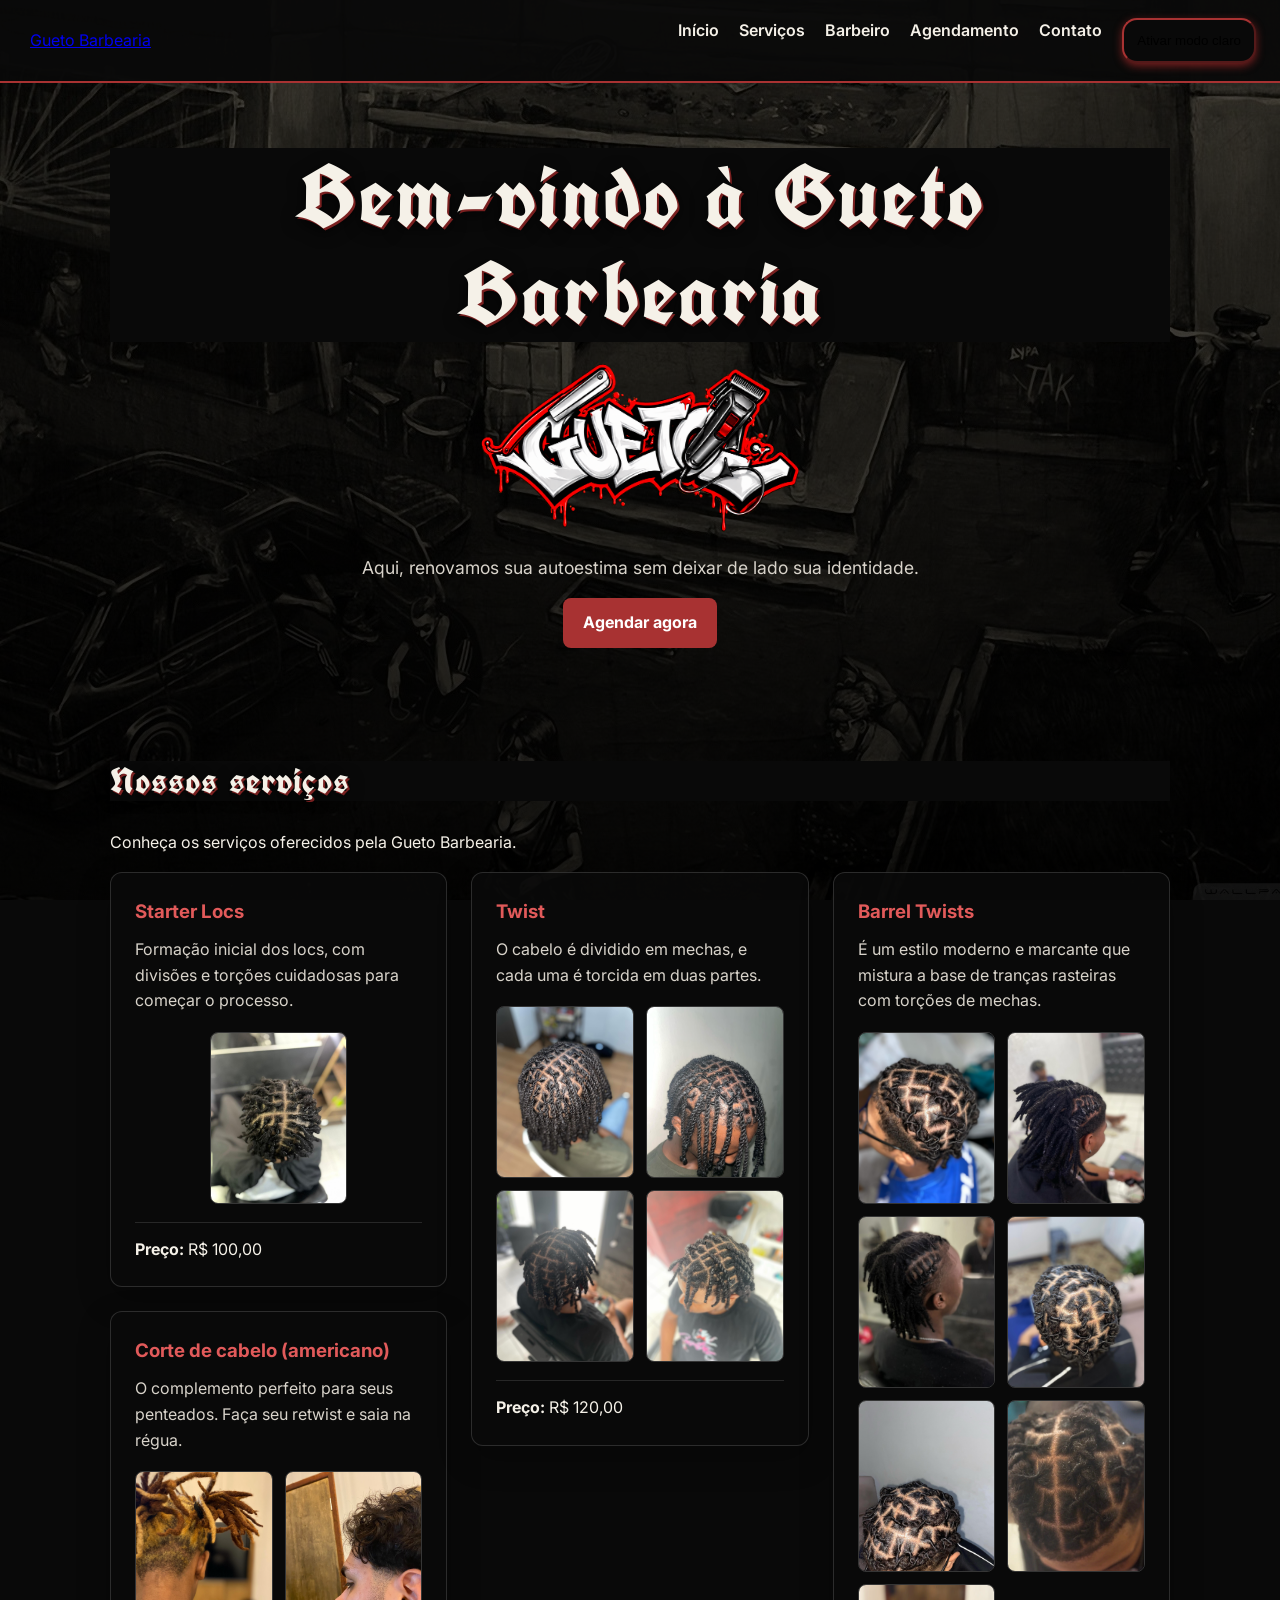
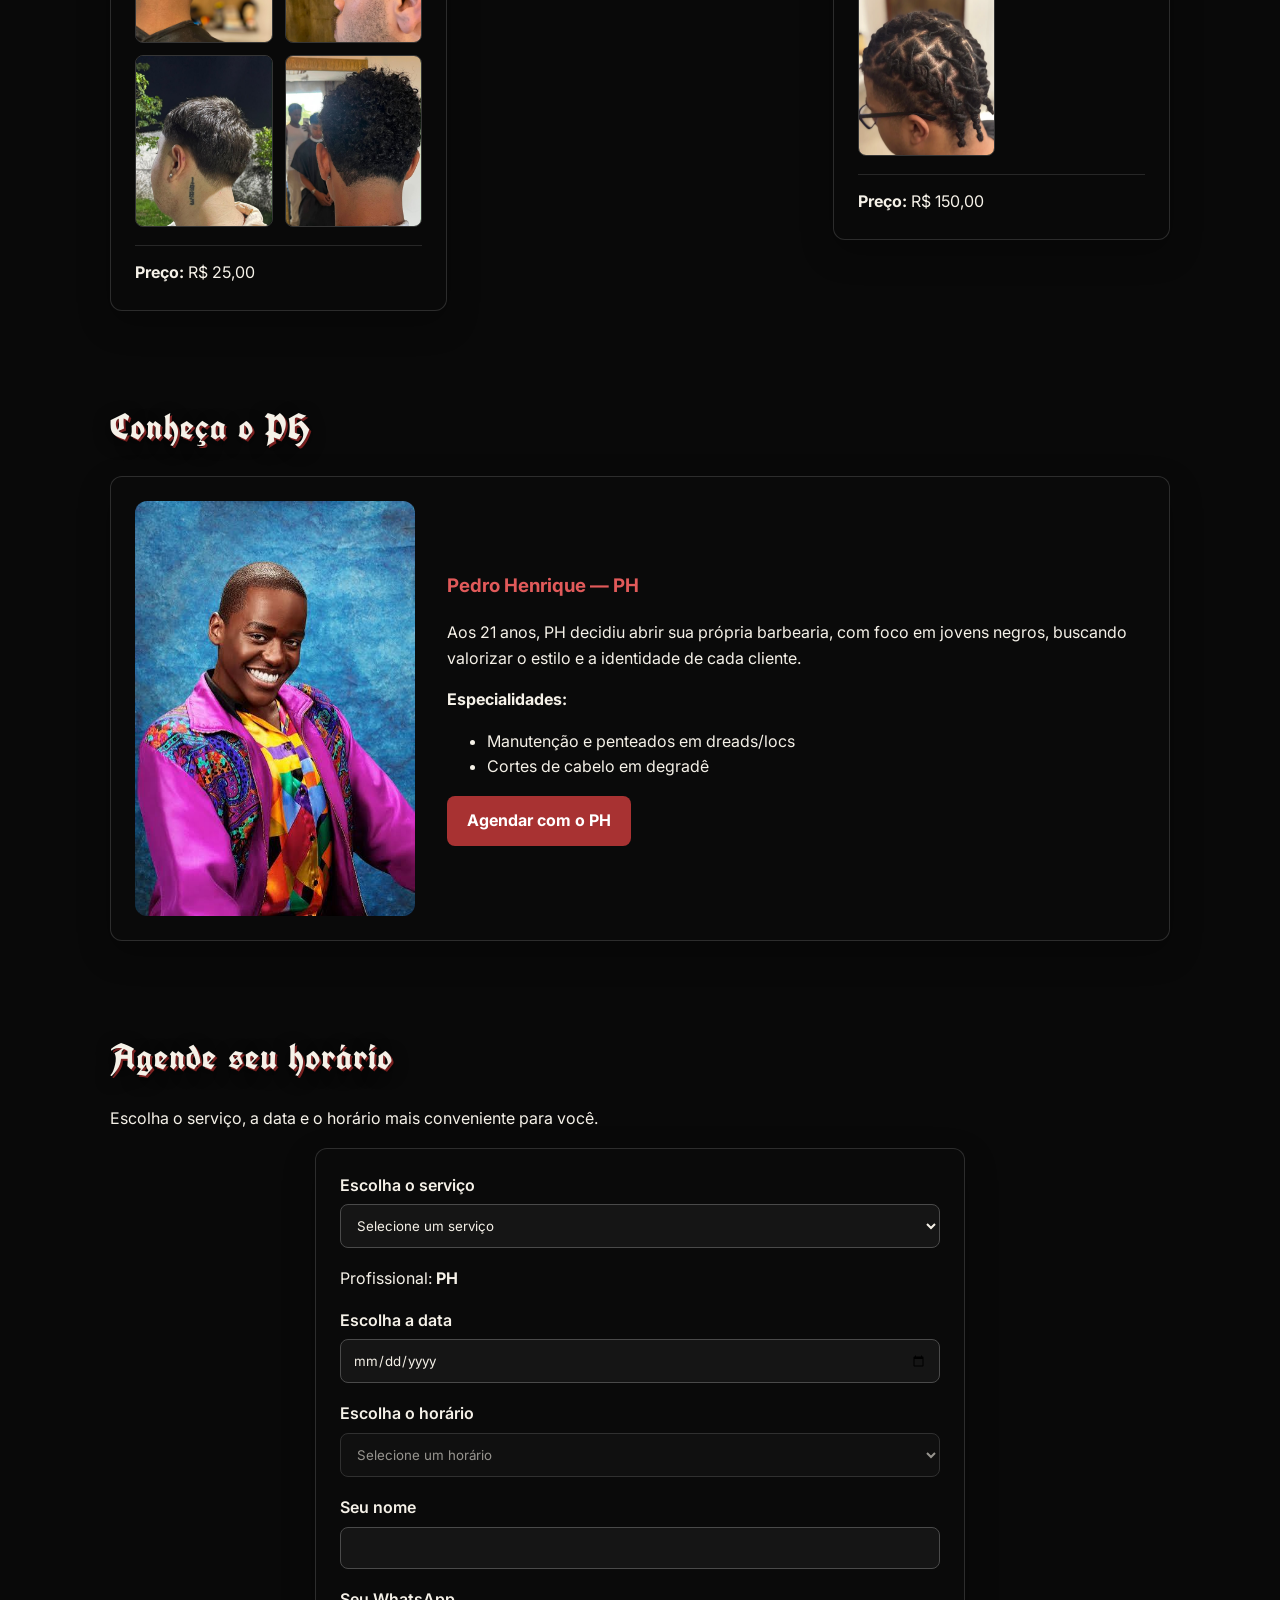
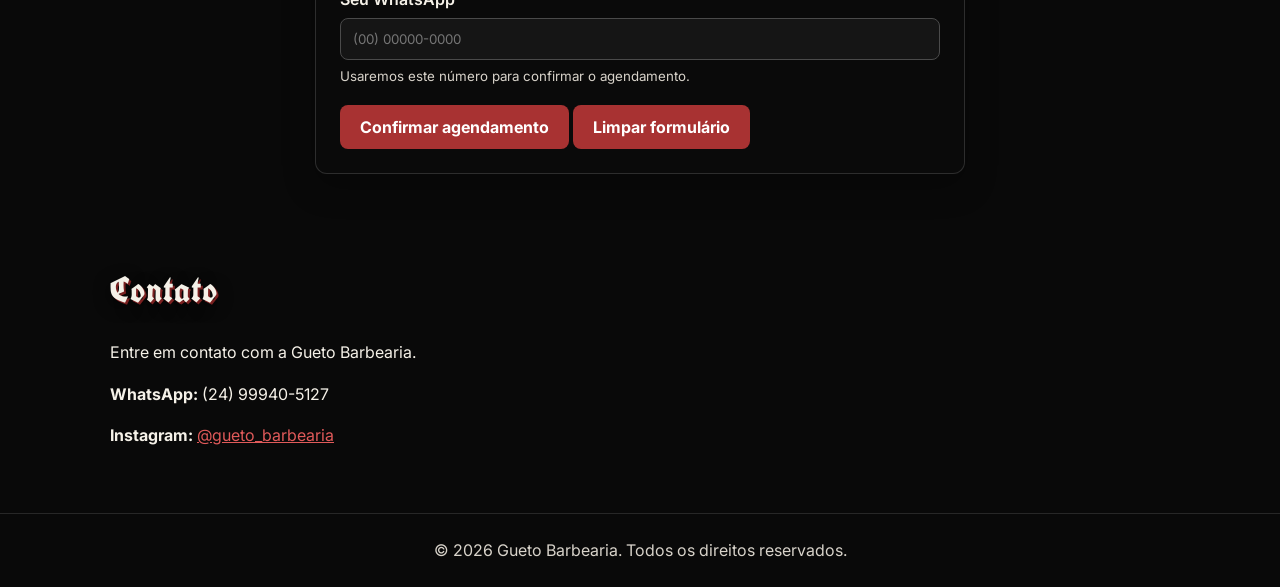
==== commit e01a3cf3: "feat: update styles and add theme toggle button in HTML" ====
--- a/src/GuetoBarbearia.Api/wwwroot/index.html
+++ b/src/GuetoBarbearia.Api/wwwroot/index.html
@@ -1,5 +1,5 @@
 <!DOCTYPE html>
-<html lang="pt-BR" data-tema="escuro">
+<html lang="pt-BR">
 <head>
     <meta charset="UTF-8">
     <meta name="viewport" content="width=device-width, initial-scale=1.0">
@@ -8,253 +8,253 @@
     <link rel="preconnect" href="https://fonts.googleapis.com">
     <link rel="preconnect" href="https://fonts.gstatic.com" crossorigin>
     <link
-            href="https://fonts.googleapis.com/css2?family=Inter:wght@400;500;600;700&amp;family=Poppins:wght@400;500;600&amp;family=UnifrakturCook:wght@700&amp;display=swap"
-            rel="stylesheet"
+        href="https://fonts.googleapis.com/css2?family=Inter:wght@400;500;600;700&amp;family=Poppins:wght@400;500;600&amp;family=UnifrakturCook:wght@700&amp;display=swap"
+        rel="stylesheet"
     >
     <link rel="stylesheet" href="assets/CSS/style.css">
 </head>
 
 <body>
-<header>
-    <a href="#inicio" class="logo">Gueto Barbearia</a>
-
-    <nav aria-label="Navegação principal">
-        <a href="#inicio">Início</a>
-        <a href="#servicos">Serviços</a>
-        <a href="#barbeiros">Barbeiro</a>
-        <a href="#agendamento">Agendamento</a>
-        <a href="#contato">Contato</a>
-        <button id="botao-tema" class="Temas" type="button">
-            Ativar modo claro
-        </button>
-    </nav>
-</header>
-
-<main>
-    <section id="inicio">
-        <h1>Bem-vindo à Gueto Barbearia</h1>
-        <img src="assets/images/LOGO GUeto.jpg" width="330" alt="Logotipo da Gueto Barbearia">
-        <p>Aqui, renovamos sua autoestima sem deixar de lado sua identidade.</p>
-        <a href="#agendamento" class="botao">Agendar agora</a>
-    </section>
-
-    <section id="servicos">
-        <h2>Nossos serviços</h2>
-        <p>Conheça os serviços oferecidos pela Gueto Barbearia.</p>
-
-        <div class="lista-servicos">
-            <div class="coluna-servicos">
-                <article class="servico servico-starter">
-                    <h3>Starter Locs</h3>
-                    <p>Formação inicial dos locs, com divisões e torções cuidadosas para começar o processo.</p>
-
-                    <div class="servico-imagens">
-                        <img
+    <header>
+        <a href="#inicio" class="logo">Gueto Barbearia</a>
+
+        <nav aria-label="Navegação principal">
+            <a href="#inicio">Início</a>
+            <a href="#servicos">Serviços</a>
+            <a href="#barbeiros">Barbeiro</a>
+            <a href="#agendamento">Agendamento</a>
+            <a href="#contato">Contato</a>
+            <button id="botao-tema" class="Temas" type="button">
+    Ativar modo claro
+</button>
+        </nav>
+    </header>
+
+    <main>
+        <section id="inicio">
+            <h1>Bem-vindo à Gueto Barbearia</h1>
+            <img src="assets/images/LOGO GUeto.jpg" width="330" alt="Logotipo da Gueto Barbearia">
+            <p>Aqui, renovamos sua autoestima sem deixar de lado sua identidade.</p>
+            <a href="#agendamento" class="botao">Agendar agora</a>
+        </section>
+
+        <section id="servicos">
+            <h2>Nossos serviços</h2>
+            <p>Conheça os serviços oferecidos pela Gueto Barbearia.</p>
+
+            <div class="lista-servicos">
+                <div class="coluna-servicos">
+                    <article class="servico servico-starter">
+                        <h3>Starter Locs</h3>
+                        <p>Formação inicial dos locs, com divisões e torções cuidadosas para começar o processo.</p>
+
+                        <div class="servico-imagens">
+                            <img
                                 src="assets/images/Starter-Locs.jpg"
                                 alt="Starter locs recém-finalizados vistos por cima"
                                 loading="lazy"
-                        >
-                    </div>
-
-                    <p><strong>Preço:</strong> R$ 100,00</p>
-                </article>
-
-                <article class="servico servico-corte">
-                    <h3>Corte de cabelo (americano)</h3>
-                    <p>O complemento perfeito para seus penteados. Faça seu retwist e saia na régua.</p>
-
-                    <div class="servico-imagens">
-                        <img
+                            >
+                        </div>
+
+                        <p><strong>Preço:</strong> R$ 100,00</p>
+                    </article>
+
+                    <article class="servico servico-corte">
+                        <h3>Corte de cabelo (americano)</h3>
+                        <p>O complemento perfeito para seus penteados. Faça seu retwist e saia na régua.</p>
+
+                        <div class="servico-imagens">
+                            <img
                                 src="assets/images/Corte-1.jpg"
                                 alt="Corte com degradê e acabamento em cabelo com locs"
                                 loading="lazy"
-                        >
-                        <img
+                            >
+                            <img
                                 src="assets/images/Corte-2.jpg"
                                 alt="Corte americano com degradê visto de perfil"
                                 loading="lazy"
-                        >
-                        <img
+                            >
+                            <img
                                 src="assets/images/gueto_barbearia-3964467918306759523_77142086378_2-20260815_161705.jpg"
                                 alt="Corte americano com degradê baixo visto de perfil"
                                 loading="lazy"
-                        >
-                        <img
+                            >
+                            <img
                                 src="assets/images/gueto_barbearia-3971470426510183748_77142086378_2-20260825_080949.jpg"
                                 alt="Corte em cabelo cacheado com acabamento na nuca"
                                 loading="lazy"
-                        >
-                    </div>
-
-                    <p><strong>Preço:</strong> R$ 25,00</p>
-                </article>
-            </div>
-
-            <div class="coluna-servicos">
-                <article class="servico servico-twist">
-                    <h3>Twist</h3>
-                    <p>O cabelo é dividido em mechas, e cada uma é torcida em duas partes.</p>
-
-                    <div class="servico-imagens">
-                        <img
+                            >
+                        </div>
+
+                        <p><strong>Preço:</strong> R$ 25,00</p>
+                    </article>
+                </div>
+
+                <div class="coluna-servicos">
+                    <article class="servico servico-twist">
+                        <h3>Twist</h3>
+                        <p>O cabelo é dividido em mechas, e cada uma é torcida em duas partes.</p>
+
+                        <div class="servico-imagens">
+                            <img
                                 src="assets/images/Twist-EX1.jpg"
                                 alt="Penteado twist com mechas longas visto por trás"
                                 loading="lazy"
-                        >
-                        <img
+                            >
+                            <img
                                 src="assets/images/Twist-EX2.jpg"
                                 alt="Penteado twist com mechas longas visto de frente"
                                 loading="lazy"
-                        >
-                        <img
+                            >
+                            <img
                                 src="assets/images/gueto_barbearia-3791121413651179153_77142086378_1-20251219_120832.jpg"
                                 alt="Twist curto com divisões quadradas visto por trás"
                                 loading="lazy"
-                        >
-                        <img
+                            >
+                            <img
                                 src="assets/images/gueto_barbearia-3791121413651179153_77142086378_2-20251219_120832.jpg"
                                 alt="Twist curto com divisões quadradas visto de frente"
                                 loading="lazy"
-                        >
-                    </div>
-
-                    <p><strong>Preço:</strong> R$ 120,00</p>
-                </article>
-            </div>
-
-            <div class="coluna-servicos">
-                <article class="servico servico-barrel">
-                    <h3>Barrel Twists</h3>
-                    <p>É um estilo moderno e marcante que mistura a base de tranças rasteiras com torções de mechas.</p>
-
-                    <div class="servico-imagens">
-                        <img
+                            >
+                        </div>
+
+                        <p><strong>Preço:</strong> R$ 120,00</p>
+                    </article>
+                </div>
+
+                <div class="coluna-servicos">
+                    <article class="servico servico-barrel">
+                        <h3>Barrel Twists</h3>
+                        <p>É um estilo moderno e marcante que mistura a base de tranças rasteiras com torções de mechas.</p>
+
+                        <div class="servico-imagens">
+                            <img
                                 src="assets/images/Barrel-1.jpg"
                                 alt="Barrel twists com acabamento geométrico vistos de cima"
                                 loading="lazy"
-                        >
-                        <img
+                            >
+                            <img
                                 src="assets/images/Barrel-2.jpg"
                                 alt="Barrel twists em locs longos presos para trás"
                                 loading="lazy"
-                        >
-                        <img
+                            >
+                            <img
                                 src="assets/images/gueto_barbearia-3783080136467841810_77142086378_1-20251208_095157.jpg"
                                 alt="Barrel twists em locs vistos de perfil"
                                 loading="lazy"
-                        >
-                        <img
+                            >
+                            <img
                                 src="assets/images/gueto_barbearia-3957358663690365538_77142086378_1-20260805_205216.jpg"
                                 alt="Barrel twists com divisões geométricas vistos de cima"
                                 loading="lazy"
-                        >
-                        <img
+                            >
+                            <img
                                 src="assets/images/gueto_barbearia-3957358663690365538_77142086378_2-20260805_205216.jpg"
                                 alt="Barrel twists com divisões geométricas vistos pela lateral"
                                 loading="lazy"
-                        >
-                        <img
+                            >
+                            <img
                                 src="assets/images/gueto_barbearia-3977689636026386949_77142086378_1-20260902_220617.webp"
                                 alt="Barrel twists grossos vistos de cima"
                                 loading="lazy"
-                        >
-                        <img
+                            >
+                            <img
                                 src="assets/images/gueto_barbearia-3977689636026386949_77142086378_2-20260902_220617.webp"
                                 alt="Barrel twists grossos vistos de perfil"
                                 loading="lazy"
-                        >
-                    </div>
-
-                    <p><strong>Preço:</strong> R$ 150,00</p>
-                </article>
+                            >
+                        </div>
+
+                        <p><strong>Preço:</strong> R$ 150,00</p>
+                    </article>
+                </div>
             </div>
-        </div>
-    </section>
-
-    <section id="barbeiros">
-        <h2>Conheça o PH</h2>
-
-        <article class="barbeiro">
-            <img
+        </section>
+
+        <section id="barbeiros">
+            <h2>Conheça o PH</h2>
+
+            <article class="barbeiro">
+                <img
                     src="./assets/images/barbeiro-ph.jpeg"
                     width="310"
                     alt="PH, barbeiro da Gueto Barbearia"
                     loading="lazy"
-            >
-
-            <div class="barbeiro-informacoes">
-                <h3>Pedro Henrique — PH</h3>
-
-                <p>
-                    Aos 21 anos, PH decidiu abrir sua própria barbearia, com foco em jovens negros,
-                    buscando valorizar o estilo e a identidade de cada cliente.
-                </p>
-
-                <p><strong>Especialidades:</strong></p>
-
-                <ul>
-                    <li>Manutenção e penteados em dreads/locs</li>
-                    <li>Cortes de cabelo em degradê</li>
-                </ul>
-
-                <a href="#agendamento" class="botao">Agendar com o PH</a>
-            </div>
-        </article>
-    </section>
-
-    <section id="agendamento">
-        <h2>Agende seu horário</h2>
-        <p>Escolha o serviço, a data e o horário mais conveniente para você.</p>
-
-        <form id="form-agendamento">
-            <div class="campo-formulario">
-                <label for="servico">Escolha o serviço</label>
-
-                <select id="servico" name="servico" required>
-                    <option value="" selected disabled>Selecione um serviço</option>
-                </select>
-                <p id="resumo-servico" aria-live="polite"></p>
-            </div>
-
-
-            <p>Profissional: <strong>PH</strong></p>
-            <input type="hidden" name="barbeiro" value="ph">
-
-            <div class="campo-formulario">
-                <label for="data">Escolha a data</label>
-                <input type="date" id="data" name="data" required>
-                <small id="erro-data" aria-live="polite"></small>
-            </div>
-
-
-            <div class="campo-formulario">
-                <label for="horario">Escolha o horário</label>
-
-                <select id="horario" name="horario" required disabled>
-                    <option value="" selected disabled>Selecione um horário</option>
-                </select>
-                <small id="erro-horario" aria-live="polite"></small>
-            </div>
-
-
-            <div class="campo-formulario">
-                <label for="nome">Seu nome</label>
-
-                <input
+                >
+
+                <div class="barbeiro-informacoes">
+                    <h3>Pedro Henrique — PH</h3>
+
+                    <p>
+                        Aos 21 anos, PH decidiu abrir sua própria barbearia, com foco em jovens negros,
+                        buscando valorizar o estilo e a identidade de cada cliente.
+                    </p>
+
+                    <p><strong>Especialidades:</strong></p>
+
+                    <ul>
+                        <li>Manutenção e penteados em dreads/locs</li>
+                        <li>Cortes de cabelo em degradê</li>
+                    </ul>
+
+                    <a href="#agendamento" class="botao">Agendar com o PH</a>
+                </div>
+            </article>
+        </section>
+
+        <section id="agendamento">
+            <h2>Agende seu horário</h2>
+            <p>Escolha o serviço, a data e o horário mais conveniente para você.</p>
+
+            <form id="form-agendamento">
+                <div class="campo-formulario">
+                    <label for="servico">Escolha o serviço</label>
+
+                    <select id="servico" name="servico" required>
+                        <option value="" selected disabled>Selecione um serviço</option>
+                    </select>
+                    <p id="resumo-servico" aria-live="polite"></p>
+                </div>
+                
+
+                <p>Profissional: <strong>PH</strong></p>
+                <input type="hidden" name="barbeiro" value="ph">
+
+                <div class="campo-formulario">
+                    <label for="data">Escolha a data</label>
+                    <input type="date" id="data" name="data" required>
+                    <small id="erro-data" aria-live="polite"></small>
+                </div>
+
+
+                <div class="campo-formulario">
+            <label for="horario">Escolha o horário</label>
+
+            <select id="horario" name="horario" required disabled>
+                <option value="" selected disabled>Selecione um horário</option>
+            </select>
+                    <small id="erro-horario" aria-live="polite"></small>
+                </div>
+
+                
+                <div class="campo-formulario">
+                    <label for="nome">Seu nome</label>
+
+                    <input
                         type="text"
                         id="nome"
                         name="nome"
                         maxlength="100"
                         autocomplete="name"
                         required
-                >
-            </div>
-            <small id="erro-nome" aria-live="polite"></small>
-
-            <div class="campo-formulario">
-                <label for="whatsapp">Seu WhatsApp</label>
-
-                <input
+                    >
+                </div>
+                <small id="erro-nome" aria-live="polite"></small>
+
+                <div class="campo-formulario">
+                    <label for="whatsapp">Seu WhatsApp</label>
+
+                    <input
                         type="tel"
                         id="whatsapp"
                         name="whatsapp"
@@ -262,52 +262,52 @@
                         autocomplete="tel"
                         aria-describedby="whatsapp-ajuda"
                         required
-                >
-
-                <small id="whatsapp-ajuda">
-                    Usaremos este número para confirmar o agendamento.
-                </small>
-            </div>
-
-            <small id="erro-whatsapp" aria-live="polite"></small>
-
-            <button type="submit" class="botao">Confirmar agendamento</button>
-            <button type="reset" class="botao">Limpar formulário</button>
-        </form>
-
-        <div id="resumo-agendamento" class="resumo-agendamento" aria-live="polite"></div>
-    </section>
-
-    <section id="contato">
-        <h2>Contato</h2>
-        <p>Entre em contato com a Gueto Barbearia.</p>
-
-        <address>
-            <p>
-                <strong>WhatsApp:</strong>
-                (24) 99940-5127
-            </p>
-
-            <p>
-                <strong>Instagram:</strong>
-                <a
+                    >
+
+                    <small id="whatsapp-ajuda">
+                        Usaremos este número para confirmar o agendamento.
+                    </small>
+                </div>
+
+                <small id="erro-whatsapp" aria-live="polite"></small>
+
+                <button type="submit" class="botao">Confirmar agendamento</button>
+                <button type="reset" class="botao">Limpar formulário</button>
+            </form>
+
+            <div id="resumo-agendamento" class="resumo-agendamento" aria-live="polite"></div>
+        </section>
+
+        <section id="contato">
+            <h2>Contato</h2>
+            <p>Entre em contato com a Gueto Barbearia.</p>
+
+            <address>
+                <p>
+                    <strong>WhatsApp:</strong>
+                    (24) 99940-5127
+                </p>
+
+                <p>
+                    <strong>Instagram:</strong>
+                    <a
                         href="https://www.instagram.com/gueto_barbearia/"
                         target="_blank"
                         rel="noopener noreferrer"
-                >
-                    @gueto_barbearia
-                </a>
-            </p>
-        </address>
-    </section>
-</main>
-
-<footer>
-    <p>
-        &copy; 2026 Gueto Barbearia. Todos os direitos reservados.
-    </p>
-</footer>
-
-<script src="assets/JS/script.js"></script>
+                    >
+                        @gueto_barbearia
+                    </a>
+                </p>
+            </address>
+        </section>
+    </main>
+
+    <footer>
+        <p>
+            &copy; 2026 Gueto Barbearia. Todos os direitos reservados.
+        </p>
+    </footer>
+
+    <script src="assets/JS/script.js"></script>
 </body>
 </html>
--- a/src/GuetoBarbearia.Api/wwwroot/assets/CSS/style.css
+++ b/src/GuetoBarbearia.Api/wwwroot/assets/CSS/style.css
@@ -2,9 +2,7 @@
     box-sizing: border-box;
 }
 
-/* O tema escuro é o padrão. */
 :root {
-    color-scheme: dark;
     --cor-fundo: #090909;
     --cor-texto: #F5F1E8;
     --cor-destaque: #E15A5A;
@@ -12,36 +10,20 @@
     --cor-principal-hover: #C84545;
     --cor-texto-secundario: #D8D3CA;
     --cor-campo: #151515;
-    --cor-borda-campo: #686868;
-    --cor-superficie: rgba(12, 12, 12, 0.82);
-    --cor-cabecalho: rgba(9, 9, 9, 0.94);
-    --cor-borda: rgba(255, 255, 255, 0.14);
-    --cor-borda-imagem: rgba(255, 255, 255, 0.18);
-    --sombra-titulo: 2px 2px 0 #7A2020, 0 4px 16px rgba(0, 0, 0, 0.8);
-    --sombra-card: 0 12px 32px rgba(0, 0, 0, 0.28);
-    --sombra-card-hover: 0 18px 42px rgba(0, 0, 0, 0.45);
-    --sombra-resumo: 0 10px 24px rgba(0, 0, 0, 0.24);
-    --sombra-botao-tema: 0 3px 8px rgba(122, 32, 32, 0.28);
-}
-
-/* O atributo do HTML ativa as cores claras. */
+    --cor-borda-campo: #4A4A4A;
+    --cor-superficie: #090909;
+    --cor-borda: #151515;
+}
+
 html[data-tema="claro"] {
-    color-scheme: light;
     --cor-fundo: #F5F5F5;
     --cor-texto: #1A1A1A;
     --cor-texto-secundario: #595959;
     --cor-campo: #FFFFFF;
     --cor-borda-campo: #8A8A8A;
     --cor-destaque: #A83232;
-    --cor-superficie: #FFFFFF;
-    --cor-cabecalho: #FFFFFF;
-    --cor-borda: #D4D4D4;
-    --cor-borda-imagem: #D4D4D4;
-    --sombra-titulo: none;
-    --sombra-card: 0 12px 32px rgba(0, 0, 0, 0.07);
-    --sombra-card-hover: 0 18px 42px rgba(0, 0, 0, 0.12);
-    --sombra-resumo: 0 10px 24px rgba(0, 0, 0, 0.06);
-    --sombra-botao-tema: 0 3px 8px rgba(122, 32, 32, 0.12);
+    --cor-superfice: #f5f5f5;
+    --cor-borda:#151515;
 }
 
 html {
@@ -56,21 +38,12 @@
     line-height: 1.6;
     background-color: var(--cor-fundo);
     background-image:
-            linear-gradient(rgba(0, 0, 0, 0.68), rgba(0, 0, 0, 0.88)),
-            url("../images/GANG-WALL.jpeg");
+        linear-gradient(rgba(0, 0, 0, 0.68), rgba(0, 0, 0, 0.88)),
+        url("../images/GANG-WALL.jpeg");
     background-size: cover;
     background-position: center top;
     background-repeat: no-repeat;
     background-attachment: fixed;
-}
-
-html[data-tema="claro"] body {
-    background-image:
-            linear-gradient(
-                    rgba(245, 245, 245, 0.72),
-                    rgba(245, 245, 245, 0.88)
-            ),
-            url("../images/Cena-urbana-diurna-em-grafite-claro.png");
 }
 
 img {
@@ -85,36 +58,18 @@
     flex-wrap: wrap;
     gap: 20px;
     padding: 18px 24px;
-    background-color: var(--cor-cabecalho);
+    background-color: rgba(9, 9, 9, 0.94);
     border-bottom: 2px solid var(--cor-principal);
 }
 
-header .Temas {
-    display: inline-flex;
-    align-items: center;
-    justify-content: center;
-    min-height: 44px;
-    padding: 12px 14px;
-    color: var(--cor-texto);
+header .Temas{
+    display: flex;
+    justify-content: space-around;
+    padding: 13px 13px;
     background-color: var(--cor-superficie);
-    border: 1px solid var(--cor-principal);
     border-radius: 15px;
-    box-shadow: var(--sombra-botao-tema);
-    font-family: inherit;
-    font-size: 0.95rem;
-    font-weight: 600;
-    line-height: 1.2;
-    cursor: pointer;
-    transition: background-color 0.2s ease, border-color 0.2s ease, transform 0.2s ease;
-}
-
-header .Temas:hover {
-    background-color: var(--cor-campo);
-    border-color: var(--cor-destaque);
-}
-
-header .Temas:active {
-    transform: scale(0.98);
+    border-color: var(--cor-principal);
+    box-shadow: 0 3px 8px #7A2020;
 }
 
 h1,
@@ -123,9 +78,7 @@
     font-weight: 700;
     line-height: 1.1;
     letter-spacing: 0.03em;
-    margin-top: 0;
-    color: var(--cor-texto);
-    text-shadow: var(--sombra-titulo);
+    background-color: var(--cor-superficie);
 }
 
 .logo {
@@ -133,11 +86,6 @@
     align-items: center;
     flex-shrink: 0;
     padding: 4px 6px;
-    color: var(--cor-texto);
-    font-family: "UnifrakturCook", "Old English Text MT", serif;
-    font-size: clamp(1.5rem, 3vw, 1.85rem);
-    line-height: 1.2;
-    text-decoration: none;
     border-radius: 10px;
     transition: transform 0.25s ease, filter 0.25s ease;
 }
@@ -147,8 +95,8 @@
     width: clamp(135px, 14vw, 175px);
     height: auto;
     filter:
-            drop-shadow(0 6px 8px rgba(0, 0, 0, 0.7))
-            drop-shadow(0 0 5px rgba(225, 90, 90, 0.35));
+        drop-shadow(0 6px 8px rgba(0, 0, 0, 0.7))
+        drop-shadow(0 0 5px rgba(225, 90, 90, 0.35));
 }
 
 .logo:hover {
@@ -158,7 +106,6 @@
 
 nav {
     display: flex;
-    align-items: center;
     flex-wrap: wrap;
     gap: 20px;
 }
@@ -181,6 +128,13 @@
 
 section {
     padding: 48px 20px;
+}
+
+h1,
+h2 {
+    margin-top: 0;
+    color: var(--cor-texto);
+    text-shadow: 2px 2px 0 #7A2020, 0 4px 16px rgba(0, 0, 0, 0.8);
 }
 
 h1 {
@@ -234,8 +188,8 @@
     width: 100%;
     height: auto;
     filter:
-            drop-shadow(0 18px 18px rgba(0, 0, 0, 0.7))
-            drop-shadow(0 0 9px rgba(225, 90, 90, 0.28));
+        drop-shadow(0 18px 18px rgba(0, 0, 0, 0.7))
+        drop-shadow(0 0 9px rgba(225, 90, 90, 0.28));
     transition: transform 0.3s ease, filter 0.3s ease;
     animation: entrada-logo 0.75s ease-out both;
 }
@@ -243,8 +197,8 @@
 .logo-destaque:hover img {
     transform: translateY(-4px) scale(1.015);
     filter:
-            drop-shadow(0 22px 20px rgba(0, 0, 0, 0.78))
-            drop-shadow(0 0 12px rgba(225, 90, 90, 0.38));
+        drop-shadow(0 22px 20px rgba(0, 0, 0, 0.78))
+        drop-shadow(0 0 12px rgba(225, 90, 90, 0.38));
 }
 
 @keyframes entrada-logo {
@@ -261,22 +215,22 @@
 
 .servico {
     width: 100%;
-    background-color: var(--cor-superficie);
+    background-color: rgba(10, 10, 10, 0.82);
     padding: 24px;
     margin-bottom: 0;
-    border: 1px solid var(--cor-borda);
+    border: 1px solid rgba(255, 255, 255, 0.14);
     border-radius: 12px;
-    box-shadow: var(--sombra-card);
+    box-shadow: 0 12px 32px rgba(0, 0, 0, 0.28);
     transition:
-            transform 0.25s ease,
-            border-color 0.25s ease,
-            box-shadow 0.25s ease;
+        transform 0.25s ease,
+        border-color 0.25s ease,
+        box-shadow 0.25s ease;
 }
 
 .servico:hover {
     transform: translateY(-6px);
     border-color: var(--cor-destaque);
-    box-shadow: var(--sombra-card-hover);
+    box-shadow: 0 18px 42px rgba(0, 0, 0, 0.45);
 }
 
 .servico h3 {
@@ -292,7 +246,7 @@
 .servico > p:last-child {
     margin: 18px 0 0;
     padding-top: 14px;
-    border-top: 1px solid var(--cor-borda);
+    border-top: 1px solid rgba(255, 255, 255, 0.12);
 }
 
 .servico-imagens {
@@ -314,7 +268,7 @@
     aspect-ratio: 4 / 5;
     object-fit: cover;
     border-radius: 8px;
-    border: 1px solid var(--cor-borda-imagem);
+    border: 1px solid rgba(255, 255, 255, 0.18);
     transition: transform 0.25s ease, filter 0.25s ease;
 }
 
@@ -329,10 +283,10 @@
     flex-wrap: wrap;
     gap: 32px;
     padding: 24px;
-    background-color: var(--cor-superficie);
-    border: 1px solid var(--cor-borda);
+    background-color: rgba(12, 12, 12, 0.72);
+    border: 1px solid rgba(255, 255, 255, 0.14);
     border-radius: 12px;
-    box-shadow: var(--sombra-card);
+    box-shadow: 0 12px 32px rgba(0, 0, 0, 0.28);
 }
 
 .barbeiro img {
@@ -374,7 +328,6 @@
 }
 
 .botao:focus-visible,
-.Temas:focus-visible,
 nav a:focus-visible,
 .logo:focus-visible {
     outline: 3px solid var(--cor-texto);
@@ -393,8 +346,8 @@
     padding: 24px;
     color: var(--cor-texto-secundario);
     text-align: center;
-    background-color: var(--cor-cabecalho);
-    border-top: 1px solid var(--cor-borda);
+    background-color: rgba(9, 9, 9, 0.94);
+    border-top: 1px solid rgba(255, 255, 255, 0.12);
 }
 
 footer p {
@@ -405,15 +358,11 @@
     max-width: 650px;
     margin: 0 auto;
     padding: 24px;
-    background-color: var(--cor-superficie);
-    border: 1px solid var(--cor-borda);
+    background-color: rgba(12, 12, 12, 0.72);
+    border: 1px solid rgba(255, 255, 255, 0.14);
     border-radius: 12px;
-    box-shadow: var(--sombra-card);
-}
-#form-agendamento .botao + .botao {
-    margin-left: 8px;
-}
-
+    box-shadow: 0 12px 32px rgba(0, 0, 0, 0.28);
+}
 .campo-formulario {
     margin-bottom: 18px;
 }
@@ -432,10 +381,6 @@
     border-radius: 8px;
     font-family: inherit;
 }
-.campo-formulario input::placeholder {
-    color: var(--cor-texto-secundario);
-    opacity: 1;
-}
 .campo-formulario input:focus,
 .campo-formulario select:focus {
     border-color: var(--cor-destaque);
@@ -451,23 +396,6 @@
     cursor: not-allowed;
     opacity: 0.6;
 }
-#erro-data,
-#erro-horario,
-#erro-nome,
-#erro-whatsapp {
-    display: block;
-    margin-top: 6px;
-    color: var(--cor-destaque);
-    font-size: 0.875rem;
-}
-
-#erro-data:empty,
-#erro-horario:empty,
-#erro-nome:empty,
-#erro-whatsapp:empty {
-    display: none;
-}
-
 .lista-servicos {
     display: grid;
     grid-template-columns: repeat(3, minmax(0, 1fr));
@@ -481,6 +409,7 @@
     flex-direction: column;
     gap: 24px;
 }
+
 
 /* Resumo mostrado depois que o agendamento é validado */
 .resumo-agendamento {
@@ -488,11 +417,11 @@
     margin: 22px auto 0;
     padding: 18px 20px;
     font-family: "Poppins", "Inter", Arial, sans-serif;
-    background-color: var(--cor-superficie);
-    border: 1px solid var(--cor-borda);
+    background-color: rgba(12, 12, 12, 0.88);
+    border: 1px solid rgba(225, 90, 90, 0.35);
     border-left: 4px solid var(--cor-destaque);
     border-radius: 10px;
-    box-shadow: var(--sombra-resumo);
+    box-shadow: 0 10px 24px rgba(0, 0, 0, 0.24);
 }
 
 .resumo-agendamento:empty {
@@ -602,11 +531,6 @@
         text-align: center;
     }
 
-    #form-agendamento .botao + .botao {
-        margin-top: 10px;
-        margin-left: 0;
-    }
-
     .resumo-agendamento {
         margin-top: 18px;
         padding: 16px;
@@ -625,7 +549,6 @@
     .servico,
     .servico-imagens img,
     .botao,
-    .Temas,
     nav a,
     .logo,
     .logo-destaque img {
@@ -639,9 +562,9 @@
     .servico:hover,
     .servico-imagens img:hover,
     .botao:active,
-    .Temas:active,
     .logo:hover,
     .logo-destaque:hover img {
         transform: none;
     }
 }
+
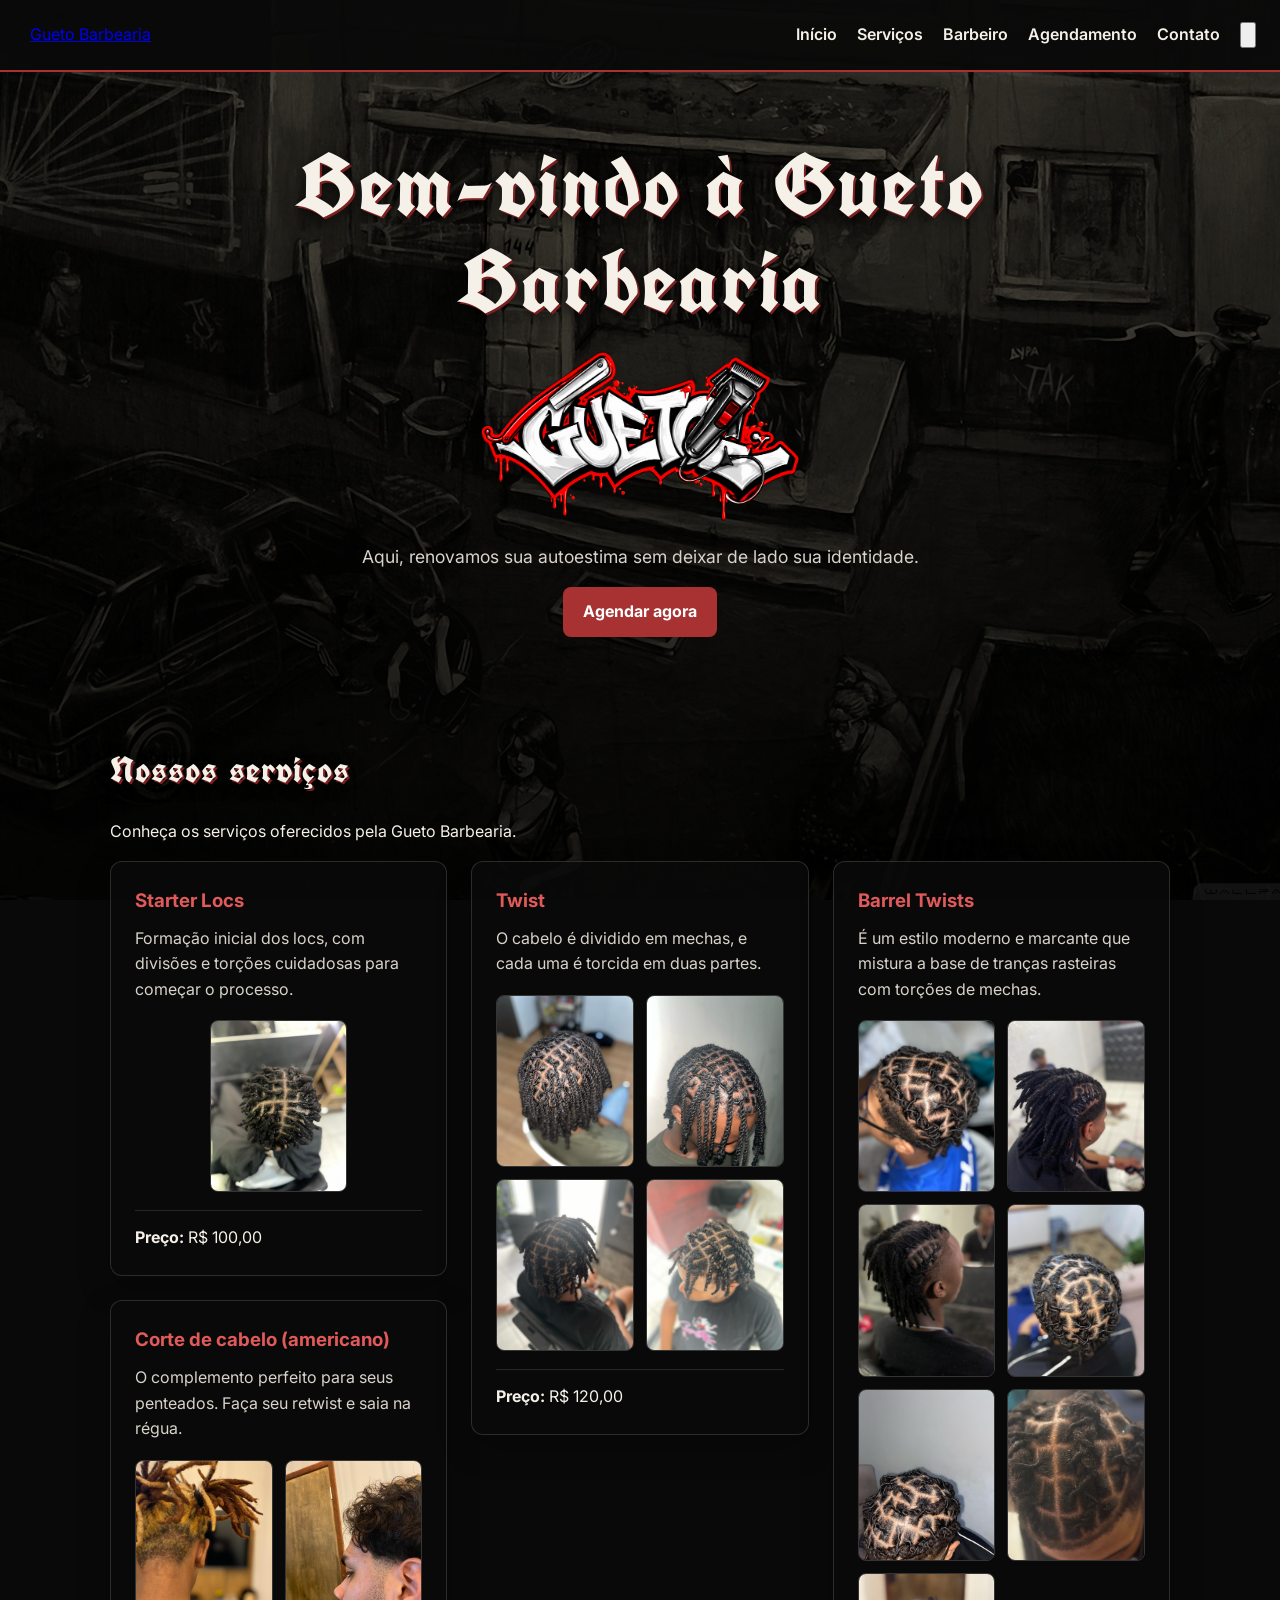
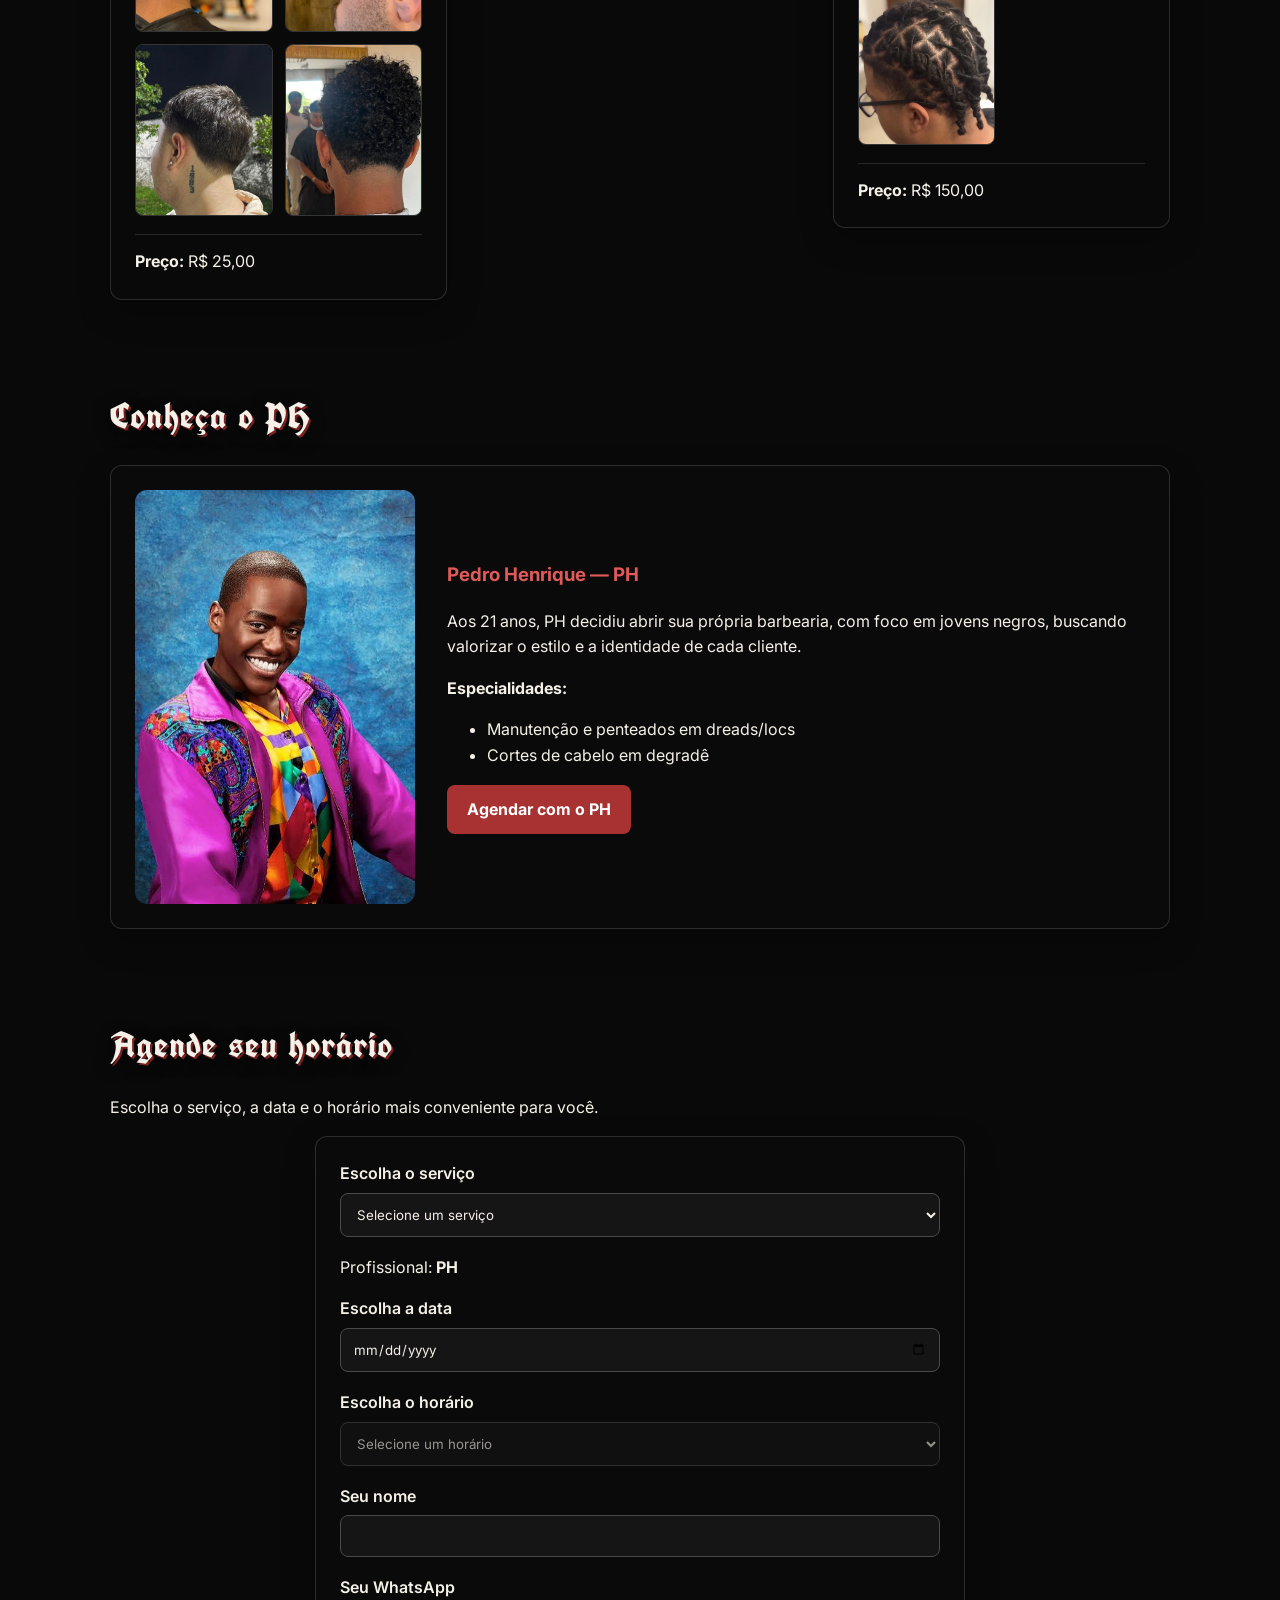
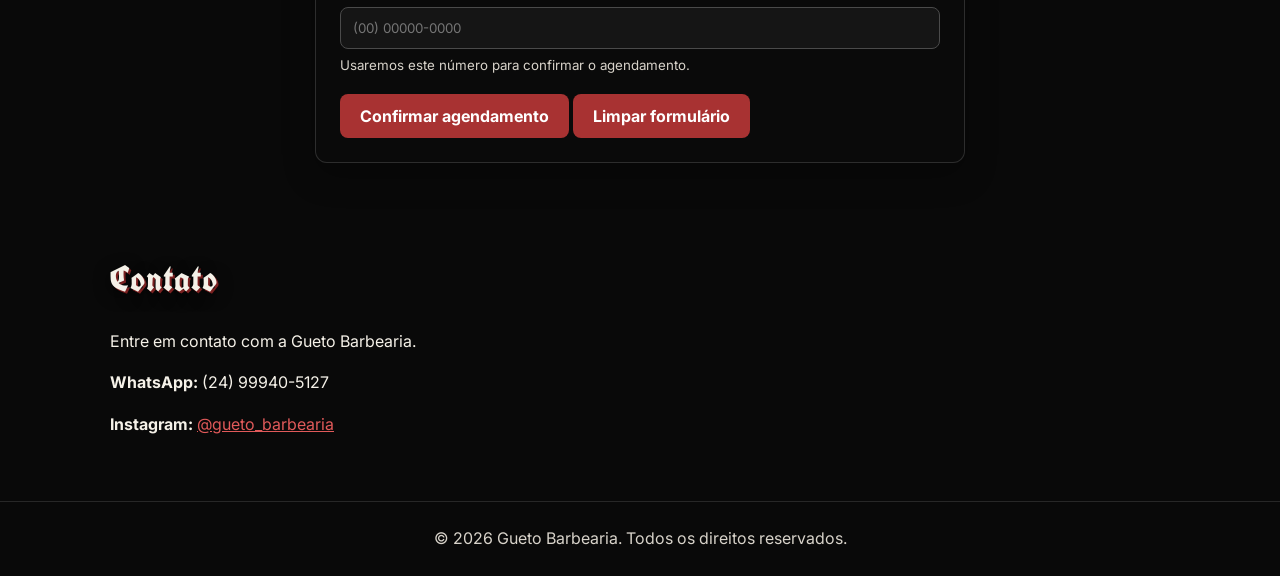
==== commit 40871c51: "Merge remote-tracking branch 'origin/main' # Conflicts: #	src/GuetoBarbearia.Api/wwwroot/assets/CSS/" ====
--- a/src/GuetoBarbearia.Api/wwwroot/index.html
+++ b/src/GuetoBarbearia.Api/wwwroot/index.html
@@ -24,9 +24,7 @@
             <a href="#barbeiros">Barbeiro</a>
             <a href="#agendamento">Agendamento</a>
             <a href="#contato">Contato</a>
-            <button id="botao-tema" class="Temas" type="button">
-    Ativar modo claro
-</button>
+            <button class="Temas" type="button"></button>
         </nav>
     </header>
 
--- a/src/GuetoBarbearia.Api/wwwroot/assets/CSS/style.css
+++ b/src/GuetoBarbearia.Api/wwwroot/assets/CSS/style.css
@@ -11,19 +11,9 @@
     --cor-texto-secundario: #D8D3CA;
     --cor-campo: #151515;
     --cor-borda-campo: #4A4A4A;
-    --cor-superficie: #090909;
-    --cor-borda: #151515;
-}
-
-html[data-tema="claro"] {
-    --cor-fundo: #F5F5F5;
-    --cor-texto: #1A1A1A;
-    --cor-texto-secundario: #595959;
-    --cor-campo: #FFFFFF;
-    --cor-borda-campo: #8A8A8A;
-    --cor-destaque: #A83232;
-    --cor-superfice: #f5f5f5;
-    --cor-borda:#151515;
+    --cor-temaclaro-fundo: #F5F5F5;
+    --cor-temaclaro-texto: #1A1A1A;
+    --cor-temaclaro-borda: #D4D4D4;
 }
 
 html {
@@ -63,13 +53,8 @@
 }
 
 header .Temas{
-    display: flex;
-    justify-content: space-around;
-    padding: 13px 13px;
-    background-color: var(--cor-superficie);
-    border-radius: 15px;
-    border-color: var(--cor-principal);
-    box-shadow: 0 3px 8px #7A2020;
+    
+    
 }
 
 h1,
@@ -78,7 +63,6 @@
     font-weight: 700;
     line-height: 1.1;
     letter-spacing: 0.03em;
-    background-color: var(--cor-superficie);
 }
 
 .logo {
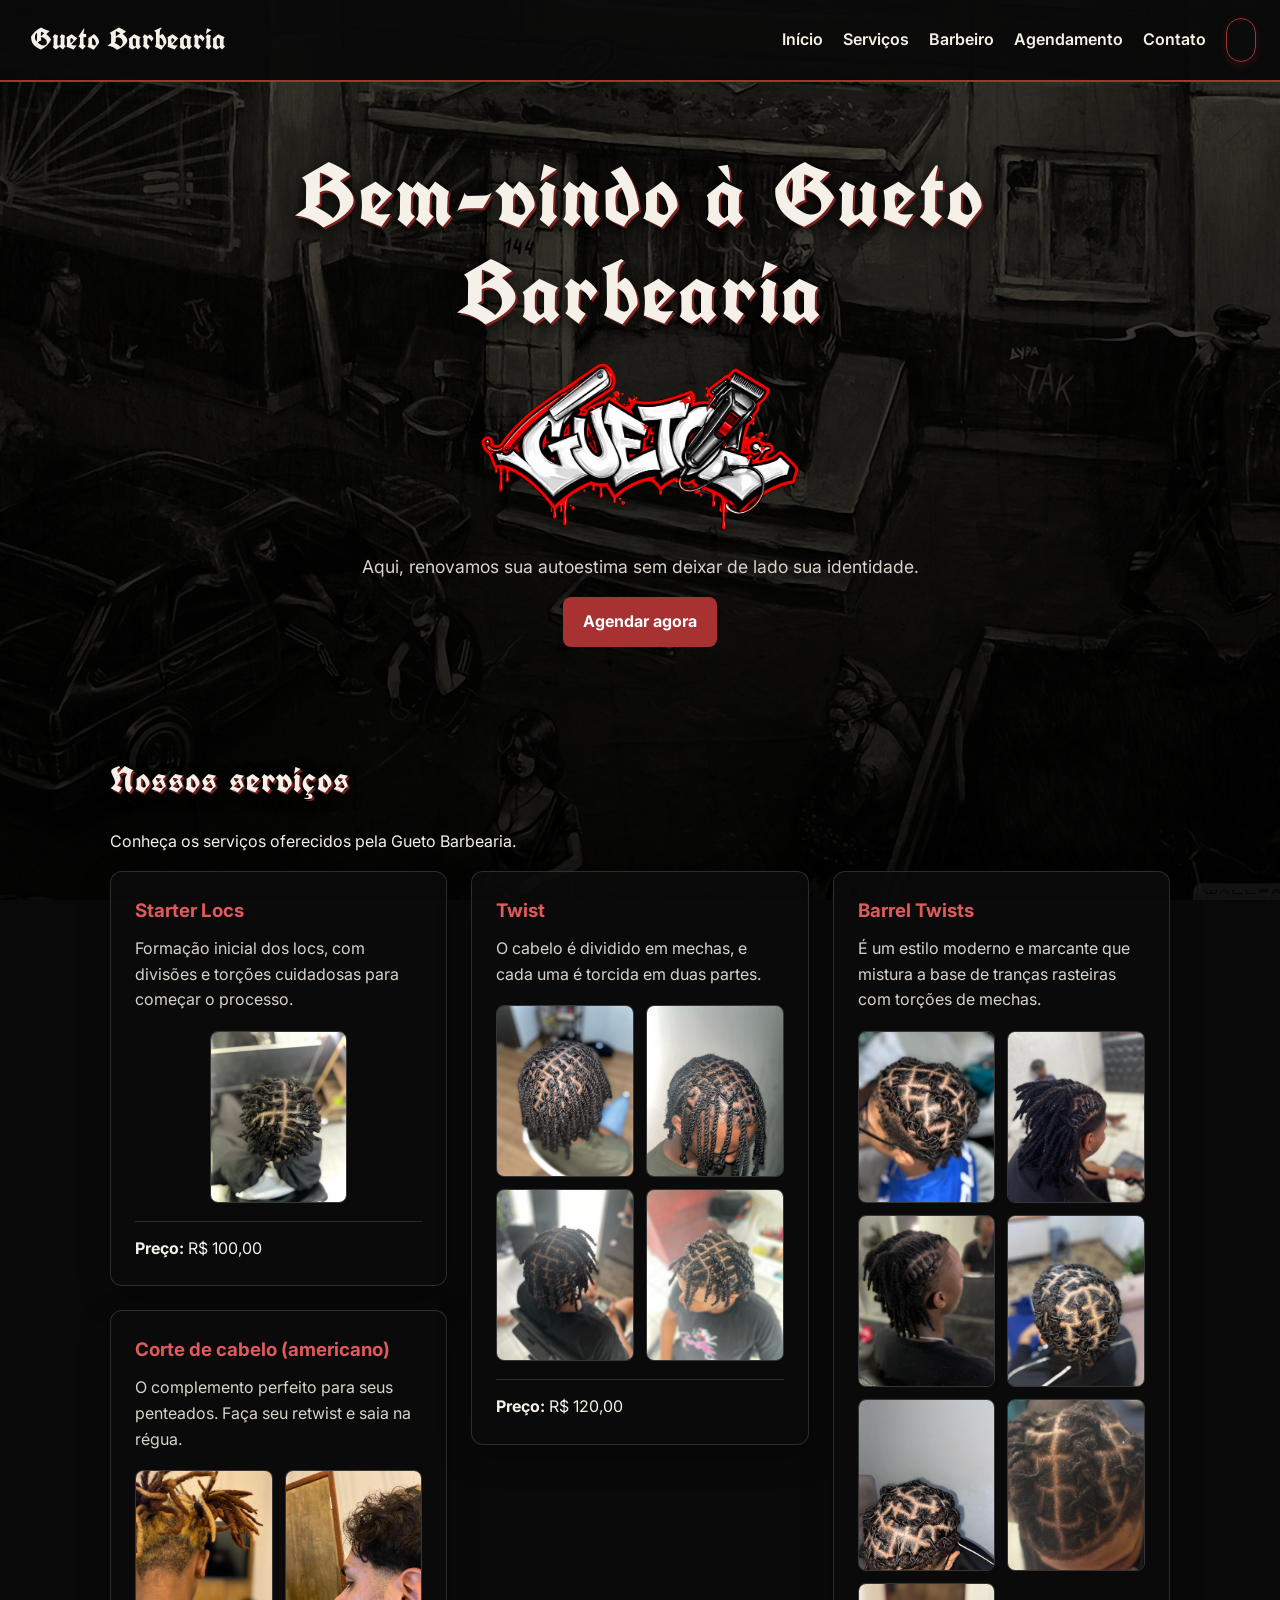
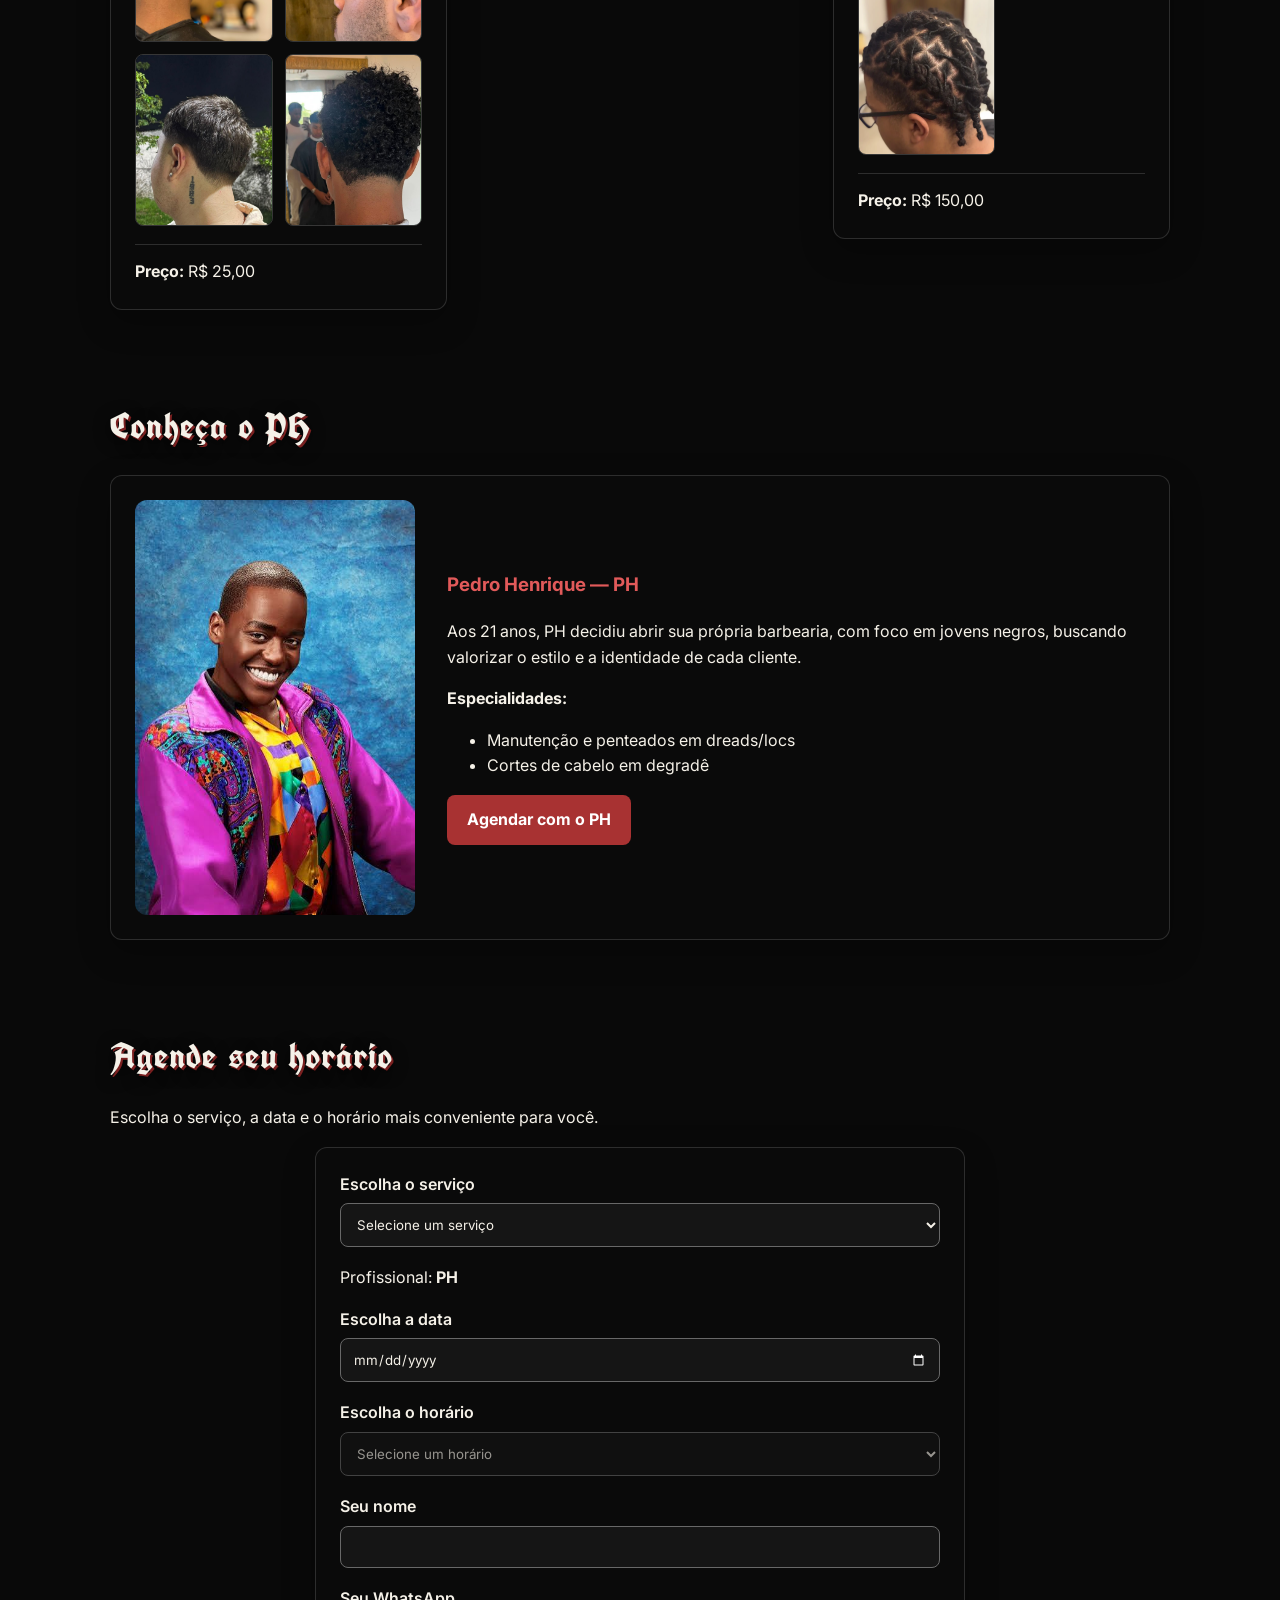
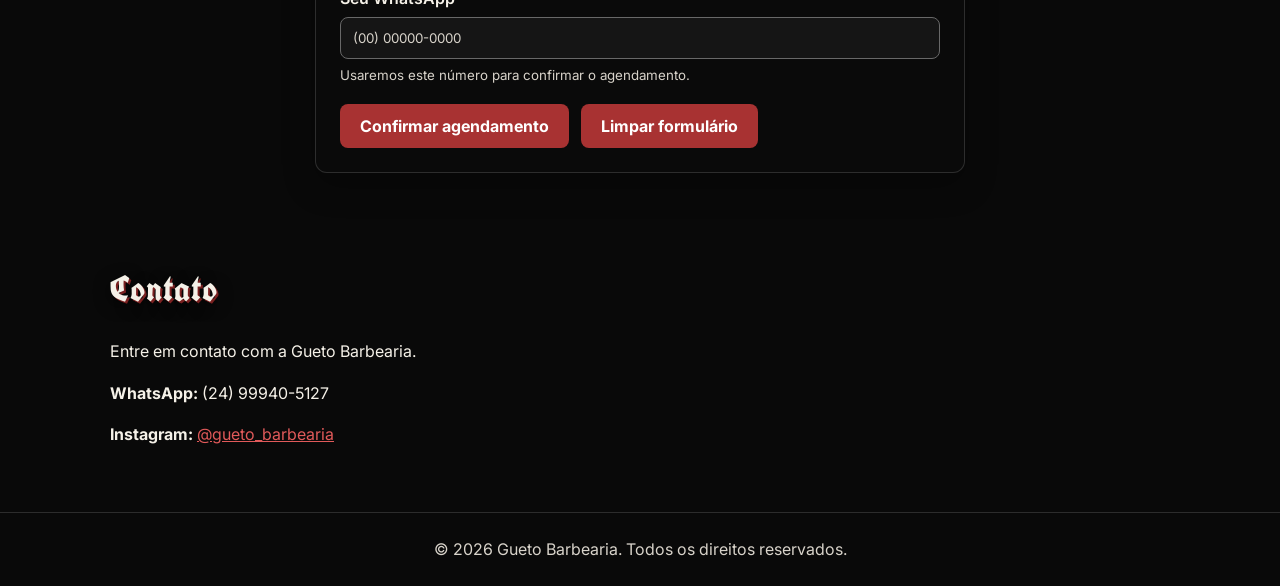
==== commit d91f056a: "TEMAS" ====
--- a/src/GuetoBarbearia.Api/wwwroot/index.html
+++ b/src/GuetoBarbearia.Api/wwwroot/index.html
@@ -1,5 +1,5 @@
 <!DOCTYPE html>
-<html lang="pt-BR">
+<html lang="pt-BR" data-tema="escuro">
 <head>
     <meta charset="UTF-8">
     <meta name="viewport" content="width=device-width, initial-scale=1.0">
@@ -24,7 +24,7 @@
             <a href="#barbeiros">Barbeiro</a>
             <a href="#agendamento">Agendamento</a>
             <a href="#contato">Contato</a>
-            <button class="Temas" type="button"></button>
+            <button id="botao-tema" class="Temas" type="button">
         </nav>
     </header>
 
--- a/src/GuetoBarbearia.Api/wwwroot/assets/CSS/style.css
+++ b/src/GuetoBarbearia.Api/wwwroot/assets/CSS/style.css
@@ -2,7 +2,9 @@
     box-sizing: border-box;
 }
 
+
 :root {
+    color-scheme: dark;
     --cor-fundo: #090909;
     --cor-texto: #F5F1E8;
     --cor-destaque: #E15A5A;
@@ -10,10 +12,36 @@
     --cor-principal-hover: #C84545;
     --cor-texto-secundario: #D8D3CA;
     --cor-campo: #151515;
-    --cor-borda-campo: #4A4A4A;
-    --cor-temaclaro-fundo: #F5F5F5;
-    --cor-temaclaro-texto: #1A1A1A;
-    --cor-temaclaro-borda: #D4D4D4;
+    --cor-borda-campo: #686868;
+    --cor-superficie: rgba(12, 12, 12, 0.82);
+    --cor-cabecalho: rgba(9, 9, 9, 0.94);
+    --cor-borda: rgba(255, 255, 255, 0.14);
+    --cor-borda-imagem: rgba(255, 255, 255, 0.18);
+    --sombra-titulo: 2px 2px 0 #7A2020, 0 4px 16px rgba(0, 0, 0, 0.8);
+    --sombra-card: 0 12px 32px rgba(0, 0, 0, 0.28);
+    --sombra-card-hover: 0 18px 42px rgba(0, 0, 0, 0.45);
+    --sombra-resumo: 0 10px 24px rgba(0, 0, 0, 0.24);
+    --sombra-botao-tema: 0 3px 8px rgba(122, 32, 32, 0.28);
+}
+
+
+html[data-tema="claro"] {
+    color-scheme: light;
+    --cor-fundo: #F5F5F5;
+    --cor-texto: #1A1A1A;
+    --cor-texto-secundario: #595959;
+    --cor-campo: #FFFFFF;
+    --cor-borda-campo: #8A8A8A;
+    --cor-destaque: #A83232;
+    --cor-superficie: #FFFFFF;
+    --cor-cabecalho: #FFFFFF;
+    --cor-borda: #D4D4D4;
+    --cor-borda-imagem: #D4D4D4;
+    --sombra-titulo: none;
+    --sombra-card: 0 12px 32px rgba(0, 0, 0, 0.07);
+    --sombra-card-hover: 0 18px 42px rgba(0, 0, 0, 0.12);
+    --sombra-resumo: 0 10px 24px rgba(0, 0, 0, 0.06);
+    --sombra-botao-tema: 0 3px 8px rgba(122, 32, 32, 0.12);
 }
 
 html {
@@ -28,12 +56,22 @@
     line-height: 1.6;
     background-color: var(--cor-fundo);
     background-image:
-        linear-gradient(rgba(0, 0, 0, 0.68), rgba(0, 0, 0, 0.88)),
-        url("../images/GANG-WALL.jpeg");
+            linear-gradient(rgba(0, 0, 0, 0.68), rgba(0, 0, 0, 0.88)),
+            url("../images/GANG-WALL.jpeg");
     background-size: cover;
     background-position: center top;
     background-repeat: no-repeat;
     background-attachment: fixed;
+}
+
+
+html[data-tema="claro"] body {
+    background-image:
+            linear-gradient(
+                    rgba(245, 245, 245, 0.72),
+                    rgba(245, 245, 245, 0.88)
+            ),
+            url("../images/Cena-urbana-diurna-em-grafite-claro.png");
 }
 
 img {
@@ -48,13 +86,36 @@
     flex-wrap: wrap;
     gap: 20px;
     padding: 18px 24px;
-    background-color: rgba(9, 9, 9, 0.94);
+    background-color: var(--cor-cabecalho);
     border-bottom: 2px solid var(--cor-principal);
 }
 
-header .Temas{
-    
-    
+header .Temas {
+    display: inline-flex;
+    align-items: center;
+    justify-content: center;
+    min-height: 44px;
+    padding: 12px 14px;
+    color: var(--cor-texto);
+    background-color: var(--cor-superficie);
+    border: 1px solid var(--cor-principal);
+    border-radius: 15px;
+    box-shadow: var(--sombra-botao-tema);
+    font-family: inherit;
+    font-size: 0.95rem;
+    font-weight: 600;
+    line-height: 1.2;
+    cursor: pointer;
+    transition: background-color 0.2s ease, border-color 0.2s ease, transform 0.2s ease;
+}
+
+header .Temas:hover {
+    background-color: var(--cor-campo);
+    border-color: var(--cor-destaque);
+}
+
+header .Temas:active {
+    transform: scale(0.98);
 }
 
 h1,
@@ -63,6 +124,9 @@
     font-weight: 700;
     line-height: 1.1;
     letter-spacing: 0.03em;
+    margin-top: 0;
+    color: var(--cor-texto);
+    text-shadow: var(--sombra-titulo);
 }
 
 .logo {
@@ -70,6 +134,11 @@
     align-items: center;
     flex-shrink: 0;
     padding: 4px 6px;
+    color: var(--cor-texto);
+    font-family: "UnifrakturCook", "Old English Text MT", serif;
+    font-size: clamp(1.5rem, 3vw, 1.85rem);
+    line-height: 1.2;
+    text-decoration: none;
     border-radius: 10px;
     transition: transform 0.25s ease, filter 0.25s ease;
 }
@@ -79,8 +148,8 @@
     width: clamp(135px, 14vw, 175px);
     height: auto;
     filter:
-        drop-shadow(0 6px 8px rgba(0, 0, 0, 0.7))
-        drop-shadow(0 0 5px rgba(225, 90, 90, 0.35));
+            drop-shadow(0 6px 8px rgba(0, 0, 0, 0.7))
+            drop-shadow(0 0 5px rgba(225, 90, 90, 0.35));
 }
 
 .logo:hover {
@@ -90,6 +159,7 @@
 
 nav {
     display: flex;
+    align-items: center;
     flex-wrap: wrap;
     gap: 20px;
 }
@@ -112,13 +182,6 @@
 
 section {
     padding: 48px 20px;
-}
-
-h1,
-h2 {
-    margin-top: 0;
-    color: var(--cor-texto);
-    text-shadow: 2px 2px 0 #7A2020, 0 4px 16px rgba(0, 0, 0, 0.8);
 }
 
 h1 {
@@ -172,8 +235,8 @@
     width: 100%;
     height: auto;
     filter:
-        drop-shadow(0 18px 18px rgba(0, 0, 0, 0.7))
-        drop-shadow(0 0 9px rgba(225, 90, 90, 0.28));
+            drop-shadow(0 18px 18px rgba(0, 0, 0, 0.7))
+            drop-shadow(0 0 9px rgba(225, 90, 90, 0.28));
     transition: transform 0.3s ease, filter 0.3s ease;
     animation: entrada-logo 0.75s ease-out both;
 }
@@ -181,8 +244,8 @@
 .logo-destaque:hover img {
     transform: translateY(-4px) scale(1.015);
     filter:
-        drop-shadow(0 22px 20px rgba(0, 0, 0, 0.78))
-        drop-shadow(0 0 12px rgba(225, 90, 90, 0.38));
+            drop-shadow(0 22px 20px rgba(0, 0, 0, 0.78))
+            drop-shadow(0 0 12px rgba(225, 90, 90, 0.38));
 }
 
 @keyframes entrada-logo {
@@ -199,22 +262,22 @@
 
 .servico {
     width: 100%;
-    background-color: rgba(10, 10, 10, 0.82);
+    background-color: var(--cor-superficie);
     padding: 24px;
     margin-bottom: 0;
-    border: 1px solid rgba(255, 255, 255, 0.14);
+    border: 1px solid var(--cor-borda);
     border-radius: 12px;
-    box-shadow: 0 12px 32px rgba(0, 0, 0, 0.28);
+    box-shadow: var(--sombra-card);
     transition:
-        transform 0.25s ease,
-        border-color 0.25s ease,
-        box-shadow 0.25s ease;
+            transform 0.25s ease,
+            border-color 0.25s ease,
+            box-shadow 0.25s ease;
 }
 
 .servico:hover {
     transform: translateY(-6px);
     border-color: var(--cor-destaque);
-    box-shadow: 0 18px 42px rgba(0, 0, 0, 0.45);
+    box-shadow: var(--sombra-card-hover);
 }
 
 .servico h3 {
@@ -230,7 +293,7 @@
 .servico > p:last-child {
     margin: 18px 0 0;
     padding-top: 14px;
-    border-top: 1px solid rgba(255, 255, 255, 0.12);
+    border-top: 1px solid var(--cor-borda);
 }
 
 .servico-imagens {
@@ -252,7 +315,7 @@
     aspect-ratio: 4 / 5;
     object-fit: cover;
     border-radius: 8px;
-    border: 1px solid rgba(255, 255, 255, 0.18);
+    border: 1px solid var(--cor-borda-imagem);
     transition: transform 0.25s ease, filter 0.25s ease;
 }
 
@@ -267,10 +330,10 @@
     flex-wrap: wrap;
     gap: 32px;
     padding: 24px;
-    background-color: rgba(12, 12, 12, 0.72);
-    border: 1px solid rgba(255, 255, 255, 0.14);
+    background-color: var(--cor-superficie);
+    border: 1px solid var(--cor-borda);
     border-radius: 12px;
-    box-shadow: 0 12px 32px rgba(0, 0, 0, 0.28);
+    box-shadow: var(--sombra-card);
 }
 
 .barbeiro img {
@@ -312,6 +375,7 @@
 }
 
 .botao:focus-visible,
+.Temas:focus-visible,
 nav a:focus-visible,
 .logo:focus-visible {
     outline: 3px solid var(--cor-texto);
@@ -330,8 +394,8 @@
     padding: 24px;
     color: var(--cor-texto-secundario);
     text-align: center;
-    background-color: rgba(9, 9, 9, 0.94);
-    border-top: 1px solid rgba(255, 255, 255, 0.12);
+    background-color: var(--cor-cabecalho);
+    border-top: 1px solid var(--cor-borda);
 }
 
 footer p {
@@ -342,11 +406,15 @@
     max-width: 650px;
     margin: 0 auto;
     padding: 24px;
-    background-color: rgba(12, 12, 12, 0.72);
-    border: 1px solid rgba(255, 255, 255, 0.14);
+    background-color: var(--cor-superficie);
+    border: 1px solid var(--cor-borda);
     border-radius: 12px;
-    box-shadow: 0 12px 32px rgba(0, 0, 0, 0.28);
-}
+    box-shadow: var(--sombra-card);
+}
+#form-agendamento .botao + .botao {
+    margin-left: 8px;
+}
+
 .campo-formulario {
     margin-bottom: 18px;
 }
@@ -365,6 +433,10 @@
     border-radius: 8px;
     font-family: inherit;
 }
+.campo-formulario input::placeholder {
+    color: var(--cor-texto-secundario);
+    opacity: 1;
+}
 .campo-formulario input:focus,
 .campo-formulario select:focus {
     border-color: var(--cor-destaque);
@@ -380,6 +452,23 @@
     cursor: not-allowed;
     opacity: 0.6;
 }
+#erro-data,
+#erro-horario,
+#erro-nome,
+#erro-whatsapp {
+    display: block;
+    margin-top: 6px;
+    color: var(--cor-destaque);
+    font-size: 0.875rem;
+}
+
+#erro-data:empty,
+#erro-horario:empty,
+#erro-nome:empty,
+#erro-whatsapp:empty {
+    display: none;
+}
+
 .lista-servicos {
     display: grid;
     grid-template-columns: repeat(3, minmax(0, 1fr));
@@ -393,7 +482,6 @@
     flex-direction: column;
     gap: 24px;
 }
-
 
 /* Resumo mostrado depois que o agendamento é validado */
 .resumo-agendamento {
@@ -401,11 +489,11 @@
     margin: 22px auto 0;
     padding: 18px 20px;
     font-family: "Poppins", "Inter", Arial, sans-serif;
-    background-color: rgba(12, 12, 12, 0.88);
-    border: 1px solid rgba(225, 90, 90, 0.35);
+    background-color: var(--cor-superficie);
+    border: 1px solid var(--cor-borda);
     border-left: 4px solid var(--cor-destaque);
     border-radius: 10px;
-    box-shadow: 0 10px 24px rgba(0, 0, 0, 0.24);
+    box-shadow: var(--sombra-resumo);
 }
 
 .resumo-agendamento:empty {
@@ -515,6 +603,11 @@
         text-align: center;
     }
 
+    #form-agendamento .botao + .botao {
+        margin-top: 10px;
+        margin-left: 0;
+    }
+
     .resumo-agendamento {
         margin-top: 18px;
         padding: 16px;
@@ -533,6 +626,7 @@
     .servico,
     .servico-imagens img,
     .botao,
+    .Temas,
     nav a,
     .logo,
     .logo-destaque img {
@@ -546,9 +640,9 @@
     .servico:hover,
     .servico-imagens img:hover,
     .botao:active,
+    .Temas:active,
     .logo:hover,
     .logo-destaque:hover img {
         transform: none;
     }
 }
-
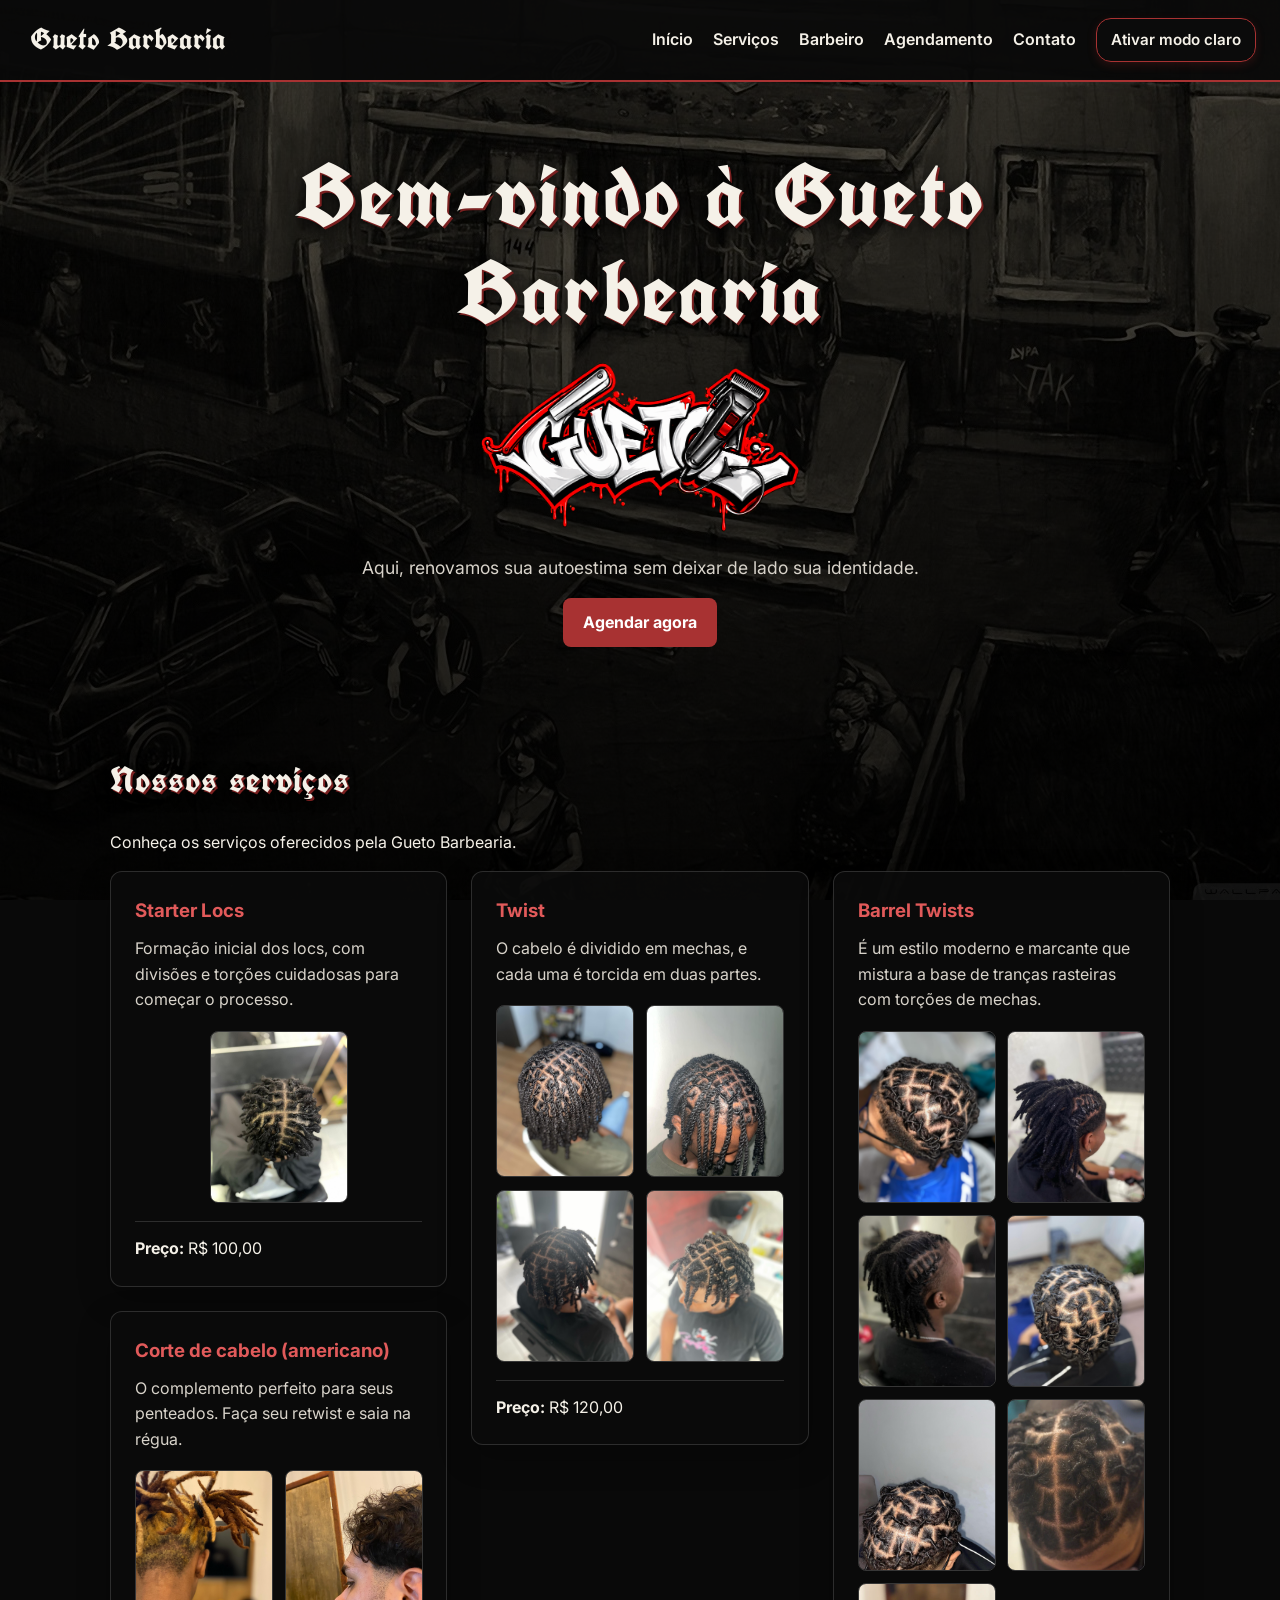
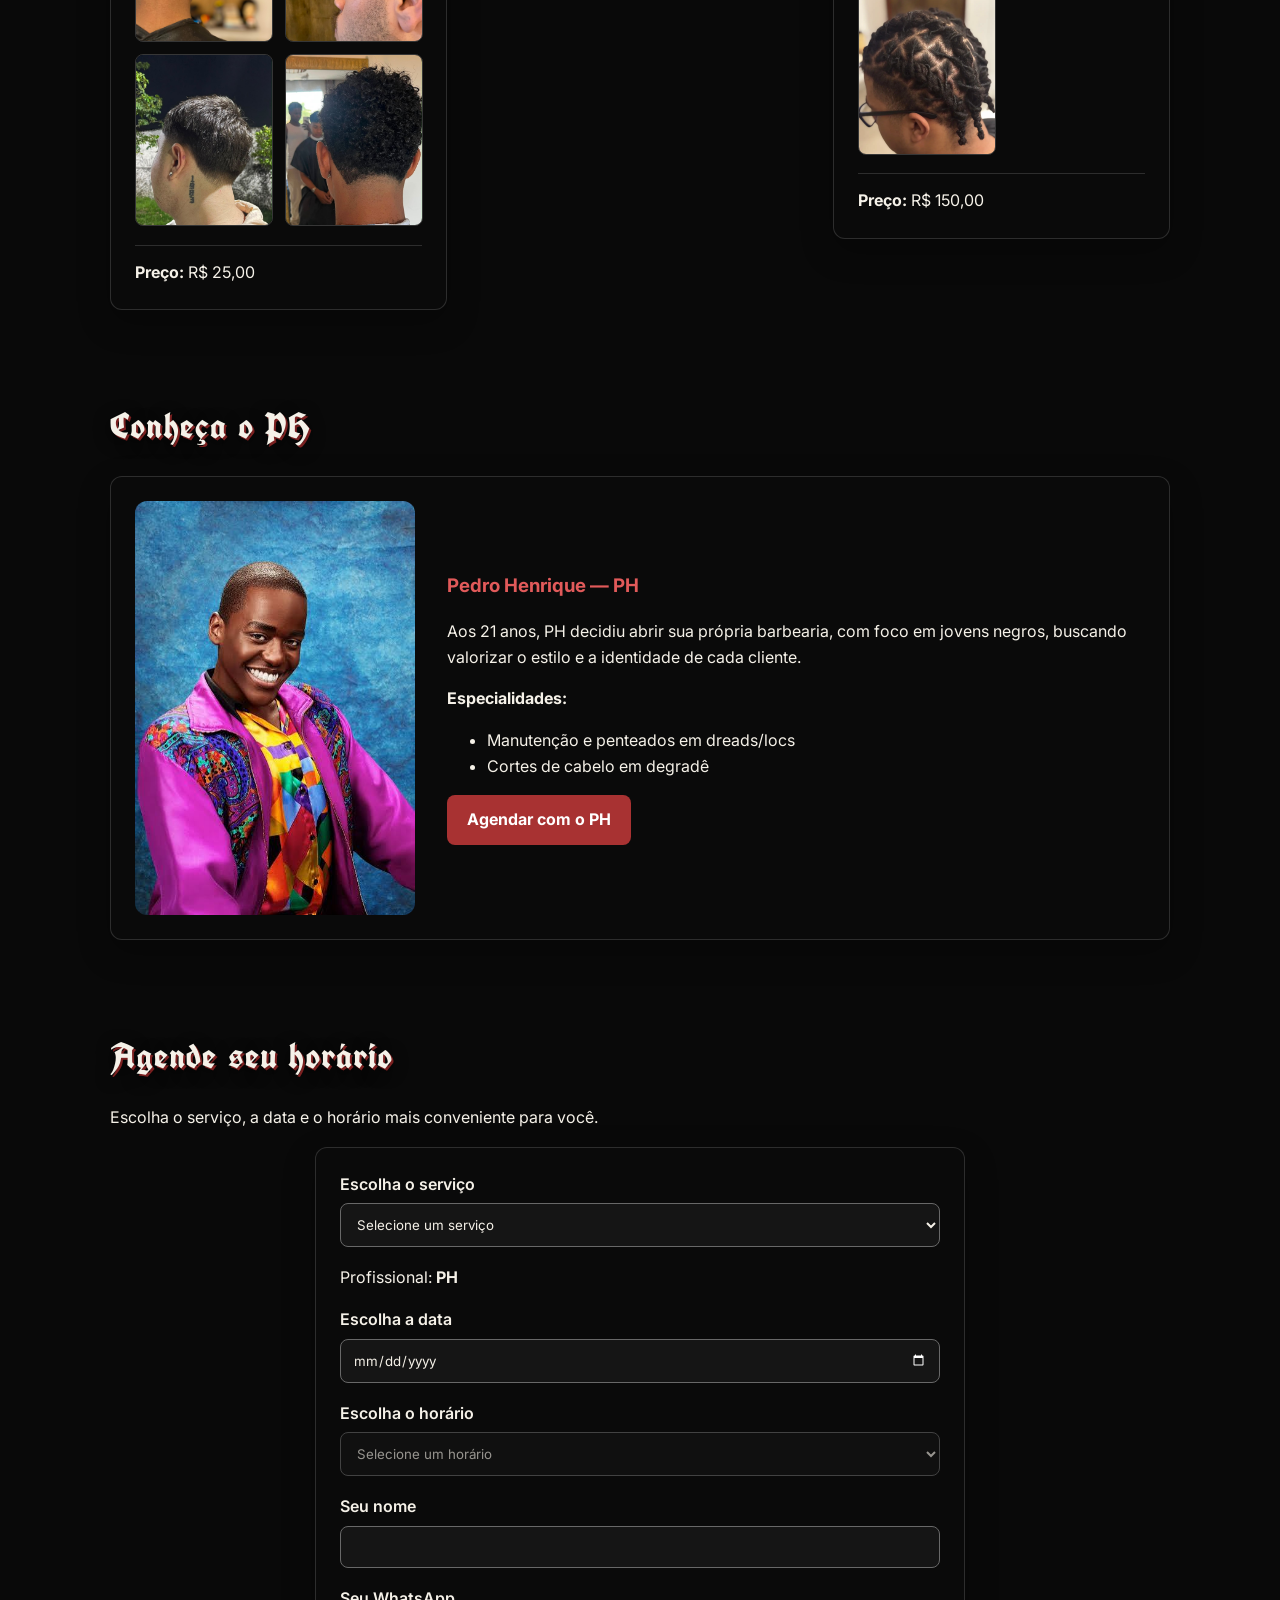
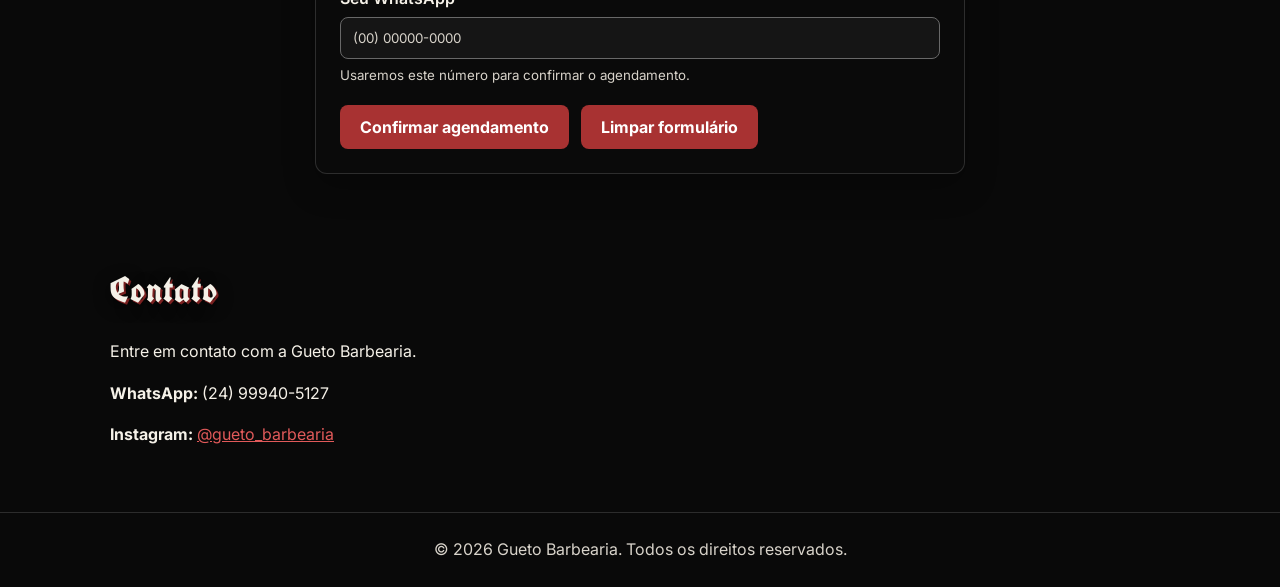
==== commit 01dbcf40: "feat: migra serviços e agendamentos para o banco de dados com EF Core Substitui o armazenamento em m" ====
--- a/src/GuetoBarbearia.Api/wwwroot/index.html
+++ b/src/GuetoBarbearia.Api/wwwroot/index.html
@@ -24,7 +24,7 @@
             <a href="#barbeiros">Barbeiro</a>
             <a href="#agendamento">Agendamento</a>
             <a href="#contato">Contato</a>
-            <button id="botao-tema" class="Temas" type="button">
+            <button id="botao-tema" class="Temas" type="button">Ativar modo claro</button>
         </nav>
     </header>
 
--- a/src/GuetoBarbearia.Api/wwwroot/assets/CSS/style.css
+++ b/src/GuetoBarbearia.Api/wwwroot/assets/CSS/style.css
@@ -182,6 +182,7 @@
 
 section {
     padding: 48px 20px;
+    scroll-margin-top: 24px;
 }
 
 h1 {
@@ -309,6 +310,7 @@
 }
 
 .servico-imagens img {
+    position: relative;
     object-position: center;
     display: block;
     width: 100%;
@@ -316,12 +318,17 @@
     object-fit: cover;
     border-radius: 8px;
     border: 1px solid var(--cor-borda-imagem);
-    transition: transform 0.25s ease, filter 0.25s ease;
+    cursor: pointer;
+    transition: transform 0.3s cubic-bezier(0.25, 0.8, 0.25, 1), filter 0.3s ease, box-shadow 0.3s ease, border-color 0.3s ease;
+    will-change: transform;
 }
 
 .servico-imagens img:hover {
-    transform: scale(1.03);
-    filter: brightness(1.08);
+    z-index: 2;
+    transform: scale(1.05) translateY(-4px);
+    filter: brightness(1.1);
+    border-color: var(--cor-destaque);
+    box-shadow: 0 10px 24px rgba(0, 0, 0, 0.45), 0 0 12px rgba(225, 90, 90, 0.25);
 }
 
 .barbeiro {
@@ -617,32 +624,3 @@
         font-size: 1.15rem;
     }
 }
-
-@media (prefers-reduced-motion: reduce) {
-    html {
-        scroll-behavior: auto;
-    }
-
-    .servico,
-    .servico-imagens img,
-    .botao,
-    .Temas,
-    nav a,
-    .logo,
-    .logo-destaque img {
-        transition: none;
-    }
-
-    .logo-destaque img {
-        animation: none;
-    }
-
-    .servico:hover,
-    .servico-imagens img:hover,
-    .botao:active,
-    .Temas:active,
-    .logo:hover,
-    .logo-destaque:hover img {
-        transform: none;
-    }
-}
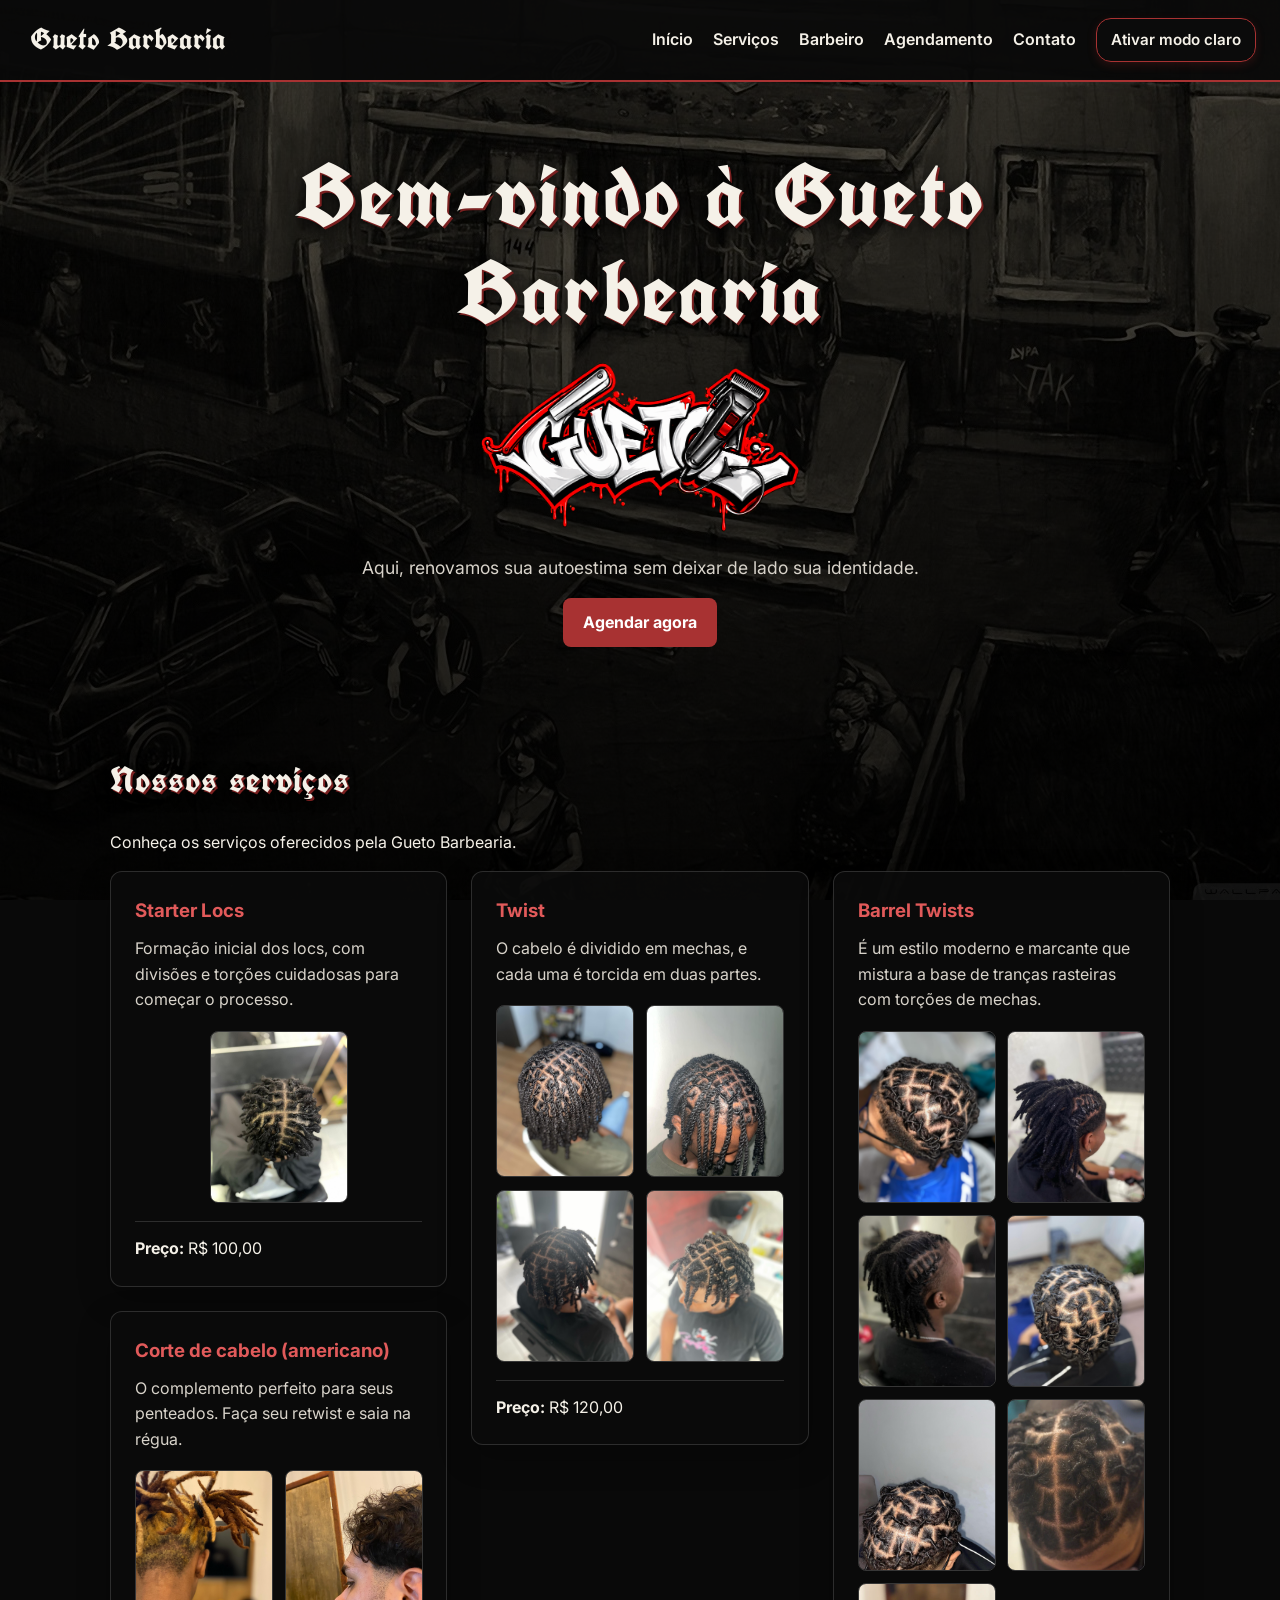
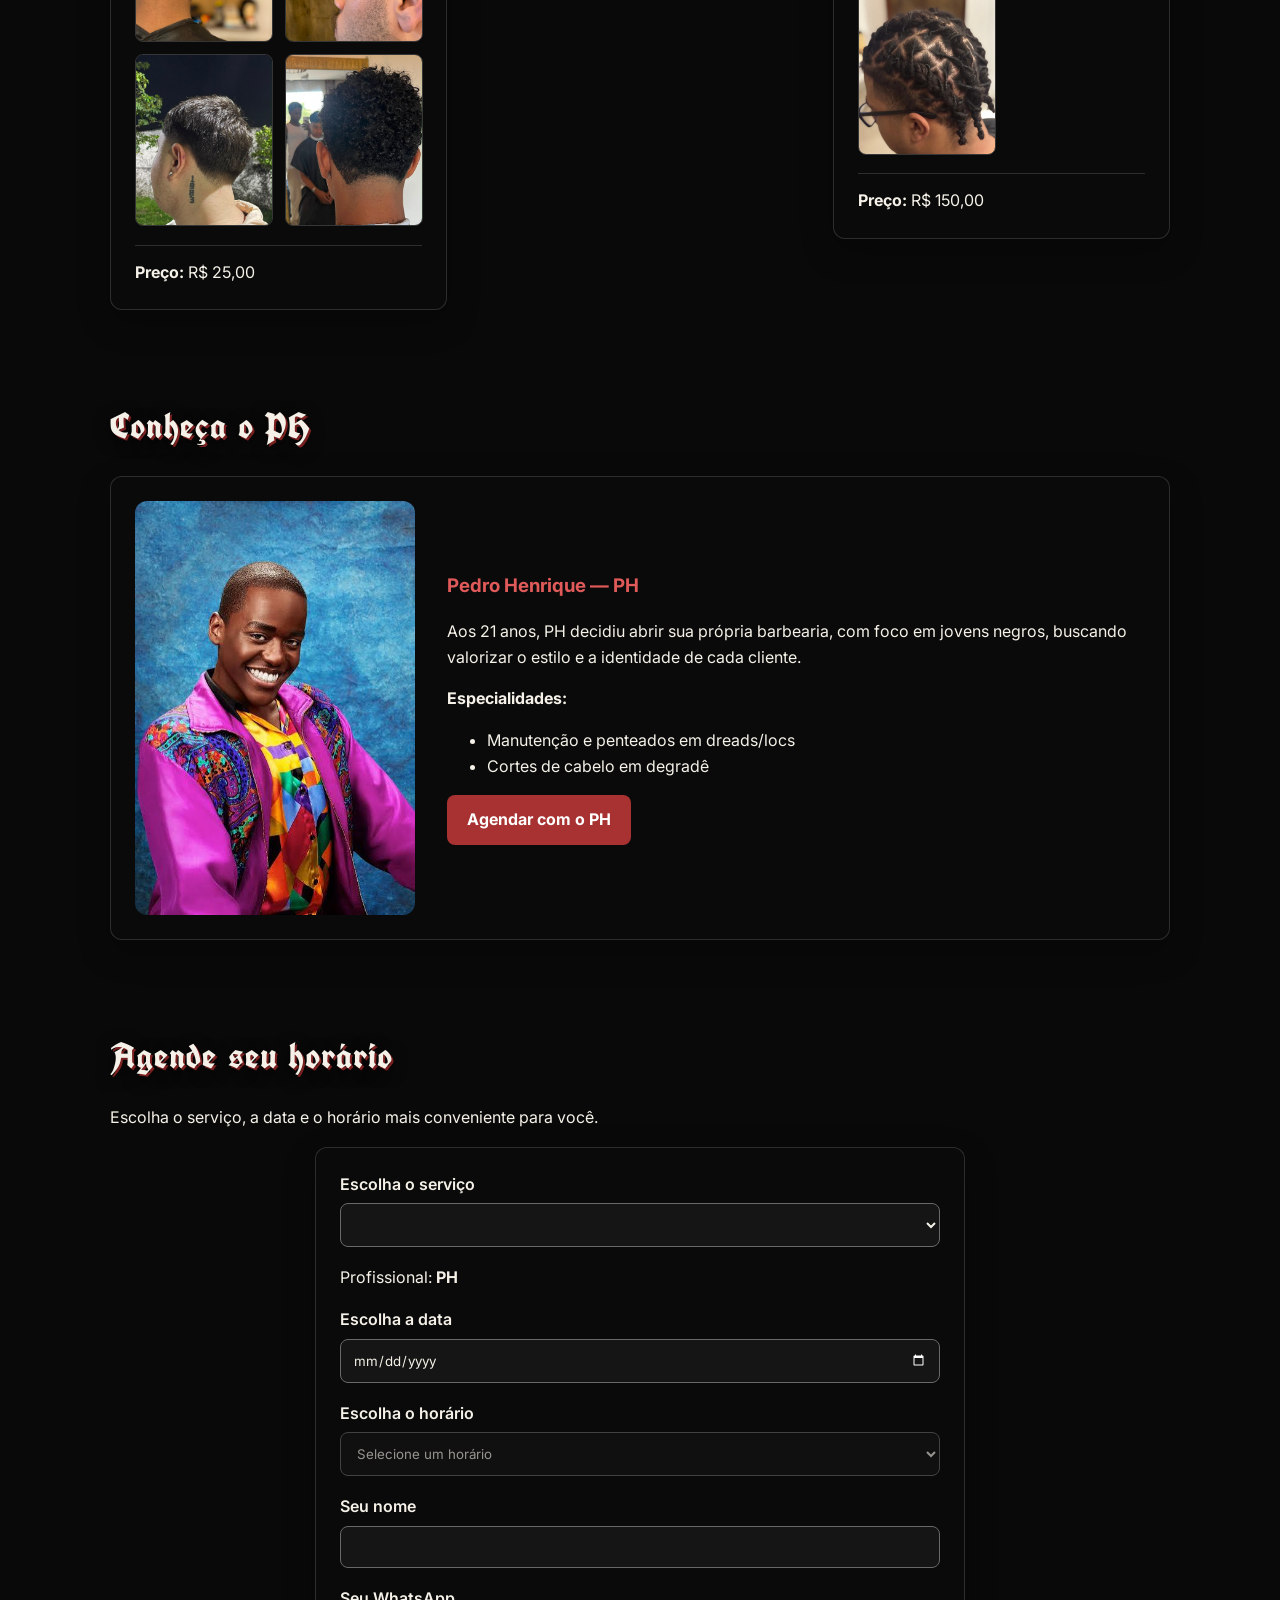
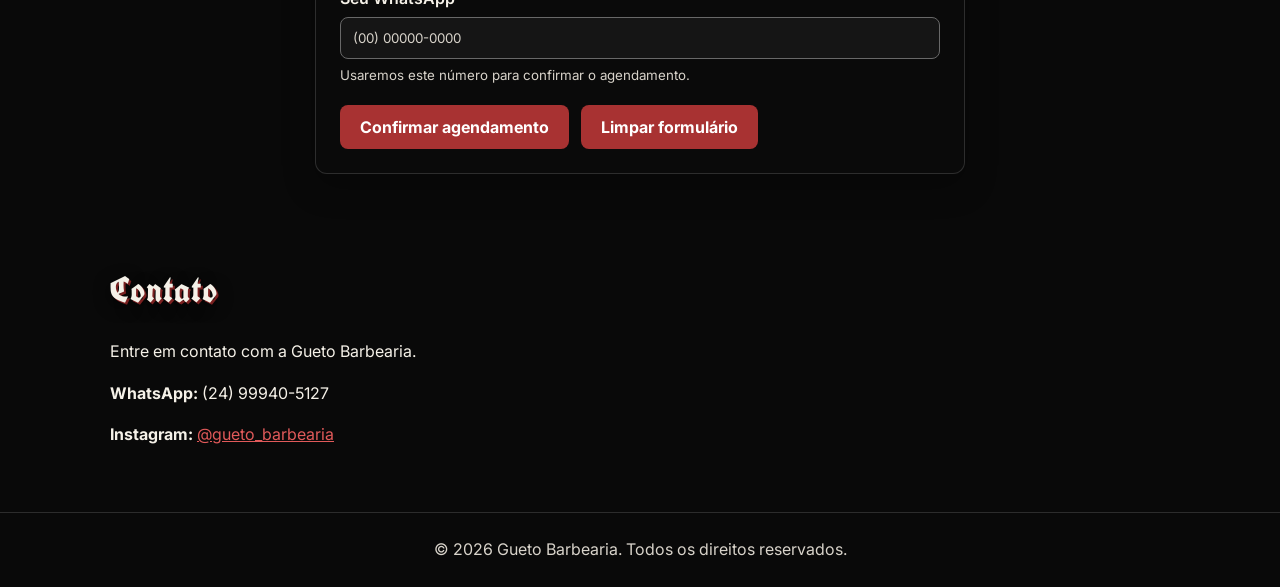
==== commit 918ab0c4: "feat(agendamentos): implementa sistema de reservas, validações e melhorias de API e UI - API e Backe" ====
--- a/src/GuetoBarbearia.Api/wwwroot/index.html
+++ b/src/GuetoBarbearia.Api/wwwroot/index.html
@@ -204,6 +204,8 @@
             <h2>Agende seu horário</h2>
             <p>Escolha o serviço, a data e o horário mais conveniente para você.</p>
 
+            <p id="erro-global" aria-live="assertive" style="color:var(--cor-erro, #e74c3c); font-weight:600;"></p>
+
             <form id="form-agendamento">
                 <div class="campo-formulario">
                     <label for="servico">Escolha o serviço</label>
--- a/src/GuetoBarbearia.Api/wwwroot/assets/CSS/style.css
+++ b/src/GuetoBarbearia.Api/wwwroot/assets/CSS/style.css
@@ -624,3 +624,38 @@
         font-size: 1.15rem;
     }
 }
+
+/* --- Bot�o WhatsApp no resumo do agendamento --- */
+.botao-whatsapp {
+    display: inline-block;
+    margin-top: 14px;
+    background-color: #25D366;
+    color: #fff;
+    font-weight: 700;
+    text-decoration: none;
+    padding: 12px 20px;
+    border-radius: 8px;
+    transition: background-color 0.2s ease, transform 0.2s ease;
+}
+
+.botao-whatsapp:hover {
+    background-color: #1DA851;
+    transform: translateY(-1px);
+}
+
+/* Mensagem de resumo p�s-agendamento */
+.resumo-info {
+    margin-top: 12px;
+    font-size: 0.88rem;
+    color: var(--cor-texto-secundario);
+    font-style: italic;
+}
+
+/* Erro global (retorno da API) */
+#erro-global:not(:empty) {
+    padding: 10px 14px;
+    background-color: rgba(231, 76, 60, 0.12);
+    border: 1px solid #e74c3c;
+    border-radius: 8px;
+    margin-bottom: 16px;
+}
